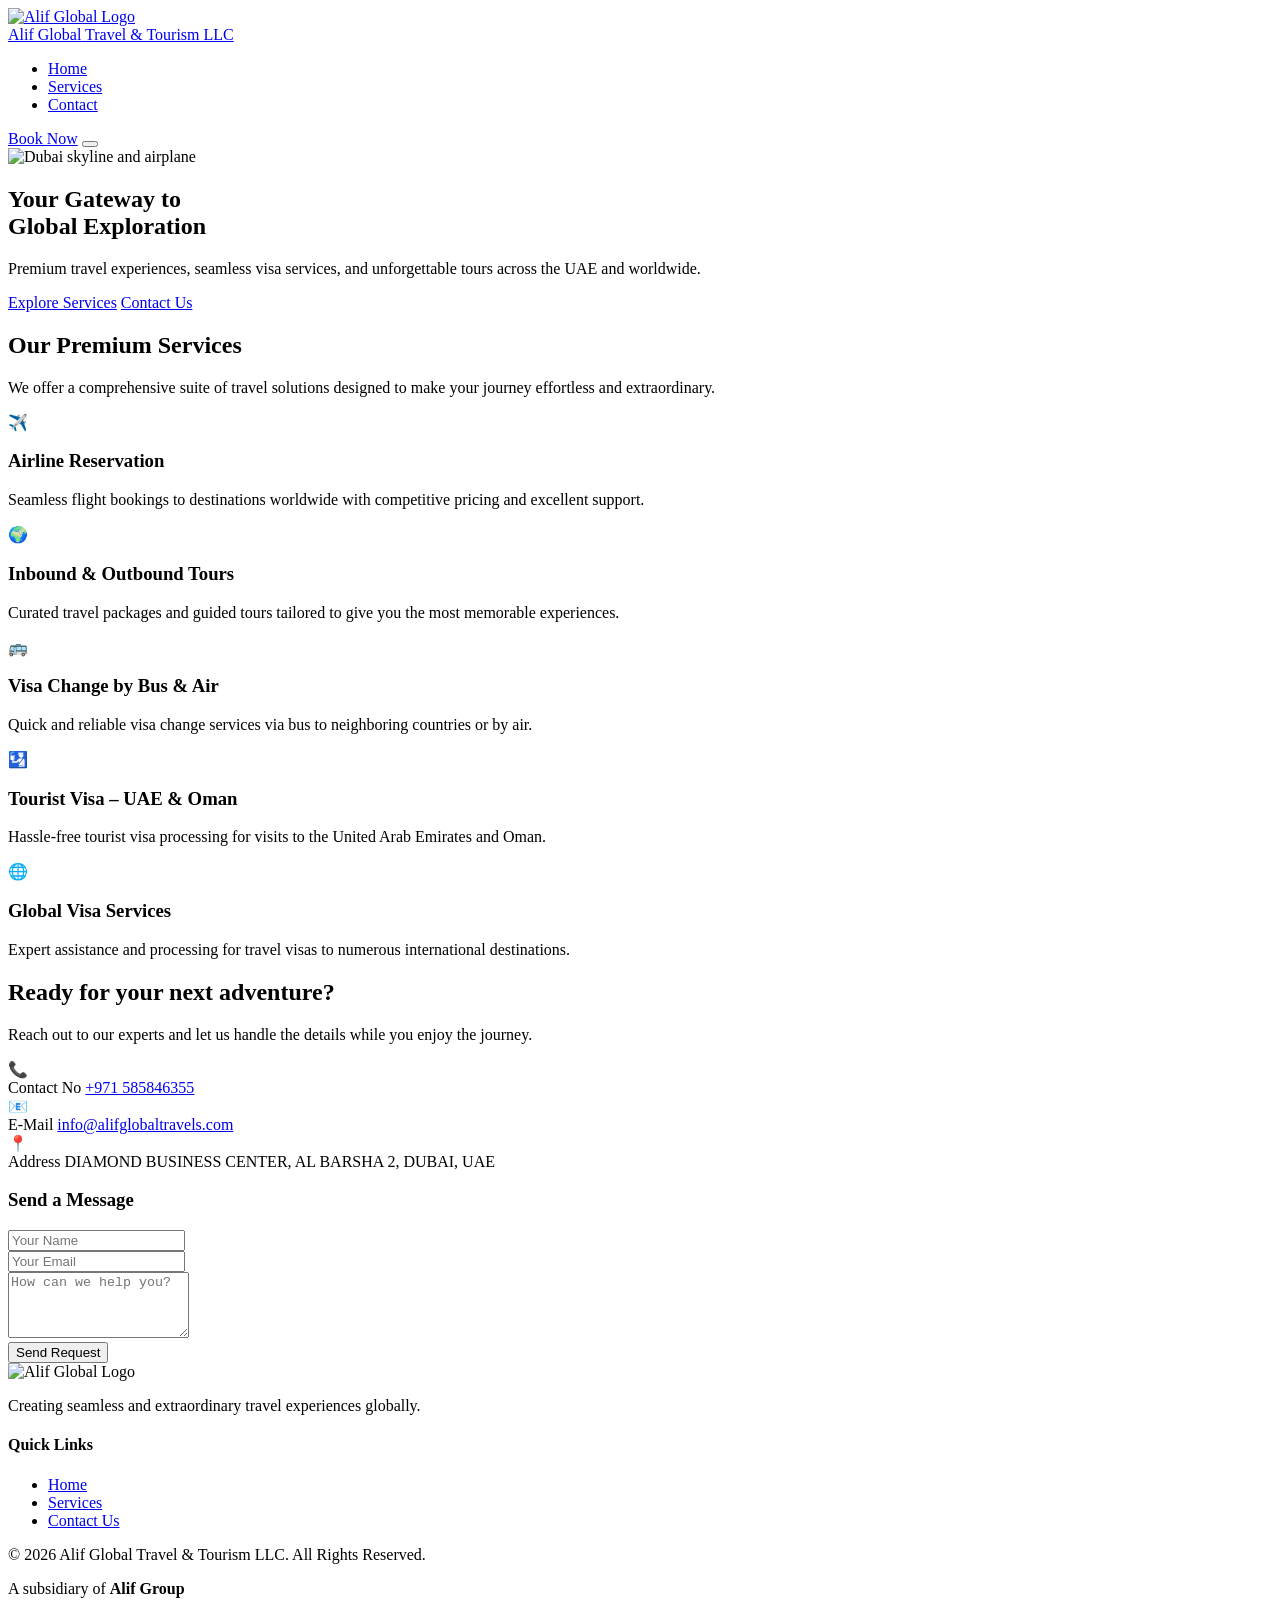
==== index.html @ 5198c52e "feat: integrate Google Apps Script for contact form submission" ====
<!DOCTYPE html>
<html lang="en">
<head>
    <meta charset="UTF-8">
    <meta name="viewport" content="width=device-width, initial-scale=1.0">
    <meta name="description" content="Alif Global Travel & Tourism LLC. Explore our services including Airline Reservation, Inbound & Outbound Tours, and Visa Services in UAE & Oman.">
    <title>Alif Global Travel & Tourism LLC</title>
    <!-- Favicon -->
    <link rel="icon" type="image/png" href="assets/logo.png">
    
    <!-- Google Fonts -->
    <link rel="preconnect" href="https://fonts.googleapis.com">
    <link rel="preconnect" href="https://fonts.gstatic.com" crossorigin>
    <link href="https://fonts.googleapis.com/css2?family=Outfit:wght@300;400;600;700;800&family=Playfair+Display:ital,wght@0,600;1,600&display=swap" rel="stylesheet">
    <link rel="stylesheet" href="style.css">
</head>
<body>

    <!-- Header Section -->
    <header class="header" id="header">
        <div class="container nav-container">
            <a href="#" class="logo">
                <img src="assets/logo.png" alt="Alif Global Logo" class="logo-img">
                <div class="logo-text">
                    <span class="company-name">Alif Global</span>
                    <span class="company-sub">Travel & Tourism LLC</span>
                </div>
            </a>
            <nav class="nav">
                <ul class="nav-list">
                    <li><a href="#hero" class="nav-link">Home</a></li>
                    <li><a href="#services" class="nav-link">Services</a></li>
                    <li><a href="#contact" class="nav-link">Contact</a></li>
                </ul>
            </nav>
            <a href="#contact" class="btn btn-primary nav-cta">Book Now</a>
            <button class="mobile-toggle" id="mobile-toggle" aria-label="Toggle navigation">
                <span></span>
                <span></span>
                <span></span>
            </button>
        </div>
    </header>

    <!-- Hero Section -->
    <section class="hero" id="hero">
        <div class="hero-bg">
            <img src="assets/hero.png" alt="Dubai skyline and airplane">
            <div class="hero-overlay"></div>
        </div>
        <div class="container hero-content">
            <div class="hero-text-box">
                <h1 class="hero-title">Your Gateway to <br><span class="highlight">Global Exploration</span></h1>
                <p class="hero-subtitle">Premium travel experiences, seamless visa services, and unforgettable tours across the UAE and worldwide.</p>
                <div class="hero-buttons">
                    <a href="#services" class="btn btn-primary btn-large">Explore Services</a>
                    <a href="#contact" class="btn btn-outline btn-large">Contact Us</a>
                </div>
            </div>
        </div>
    </section>

    <!-- Services Section -->
    <section class="services section" id="services">
        <div class="container">
            <div class="section-header">
                <h2 class="section-title">Our Premium Services</h2>
                <div class="divider"></div>
                <p class="section-desc">We offer a comprehensive suite of travel solutions designed to make your journey effortless and extraordinary.</p>
            </div>
            
            <div class="services-grid">
                <!-- Service 1 -->
                <div class="service-card">
                    <div class="service-icon">✈️</div>
                    <h3 class="service-title">Airline Reservation</h3>
                    <p class="service-text">Seamless flight bookings to destinations worldwide with competitive pricing and excellent support.</p>
                </div>
                <!-- Service 2 -->
                <div class="service-card">
                    <div class="service-icon">🌍</div>
                    <h3 class="service-title">Inbound & Outbound Tours</h3>
                    <p class="service-text">Curated travel packages and guided tours tailored to give you the most memorable experiences.</p>
                </div>
                <!-- Service 3 -->
                <div class="service-card">
                    <div class="service-icon">🚌</div>
                    <h3 class="service-title">Visa Change by Bus & Air</h3>
                    <p class="service-text">Quick and reliable visa change services via bus to neighboring countries or by air.</p>
                </div>
                <!-- Service 4 -->
                <div class="service-card">
                    <div class="service-icon">🛂</div>
                    <h3 class="service-title">Tourist Visa – UAE & Oman</h3>
                    <p class="service-text">Hassle-free tourist visa processing for visits to the United Arab Emirates and Oman.</p>
                </div>
                <!-- Service 5 -->
                <div class="service-card">
                    <div class="service-icon">🌐</div>
                    <h3 class="service-title">Global Visa Services</h3>
                    <p class="service-text">Expert assistance and processing for travel visas to numerous international destinations.</p>
                </div>
            </div>
        </div>
    </section>

    <!-- Contact Section -->
    <section class="contact section" id="contact">
        <div class="container">
            <div class="contact-card glass-panel">
                <div class="contact-info">
                    <h2 class="contact-title">Ready for your next adventure?</h2>
                    <p class="contact-desc">Reach out to our experts and let us handle the details while you enjoy the journey.</p>
                    
                    <div class="contact-details">
                        <div class="contact-item">
                            <span class="icon">📞</span>
                            <div>
                                <span class="label">Contact No</span>
                                <a href="tel:+971585846355" class="value">+971 585846355</a>
                            </div>
                        </div>
                        <div class="contact-item">
                            <span class="icon">📧</span>
                            <div>
                                <span class="label">E-Mail</span>
                                <a href="mailto:info@alifglobaltravels.com" class="value">info@alifglobaltravels.com</a>
                            </div>
                        </div>
                        <div class="contact-item">
                            <span class="icon">📍</span>
                            <div>
                                <span class="label">Address</span>
                                <span class="value">DIAMOND BUSINESS CENTER, AL BARSHA 2, DUBAI, UAE</span>
                            </div>
                        </div>
                    </div>
                </div>
                
                <form class="contact-form" id="contactForm">
                    <h3 class="form-title">Send a Message</h3>
                    <div id="form-message" style="display: none; padding: 10px; margin-bottom: 15px; border-radius: 5px; text-align: center;"></div>
                    <div class="form-group">
                        <input type="text" name="Name" id="name" class="form-control" placeholder="Your Name" required>
                    </div>
                    <div class="form-group">
                        <input type="email" name="Email" id="email" class="form-control" placeholder="Your Email" required>
                    </div>
                    <div class="form-group">
                        <textarea name="Message" id="message" class="form-control" rows="4" placeholder="How can we help you?" required></textarea>
                    </div>
                    <button type="submit" class="btn btn-primary btn-full">Send Request</button>
                </form>
            </div>
        </div>
    </section>

    <!-- Footer -->
    <footer class="footer">
        <div class="container">
            <div class="footer-content">
                <div class="footer-brand">
                    <img src="assets/logo.png" alt="Alif Global Logo" class="footer-logo">
                    <p class="footer-text">Creating seamless and extraordinary travel experiences globally.</p>
                </div>
                <div class="footer-links">
                    <h4 class="footer-title">Quick Links</h4>
                    <ul>
                        <li><a href="#hero">Home</a></li>
                        <li><a href="#services">Services</a></li>
                        <li><a href="#contact">Contact Us</a></li>
                    </ul>
                </div>
            </div>
            <div class="footer-bottom">
                <p>&copy; 2026 Alif Global Travel & Tourism LLC. All Rights Reserved.</p>
                <div class="alif-group">A subsidiary of <strong>Alif Group</strong></div>
            </div>
        </div>
    </footer>

    <script src="script.js"></script>
</body>
</html>
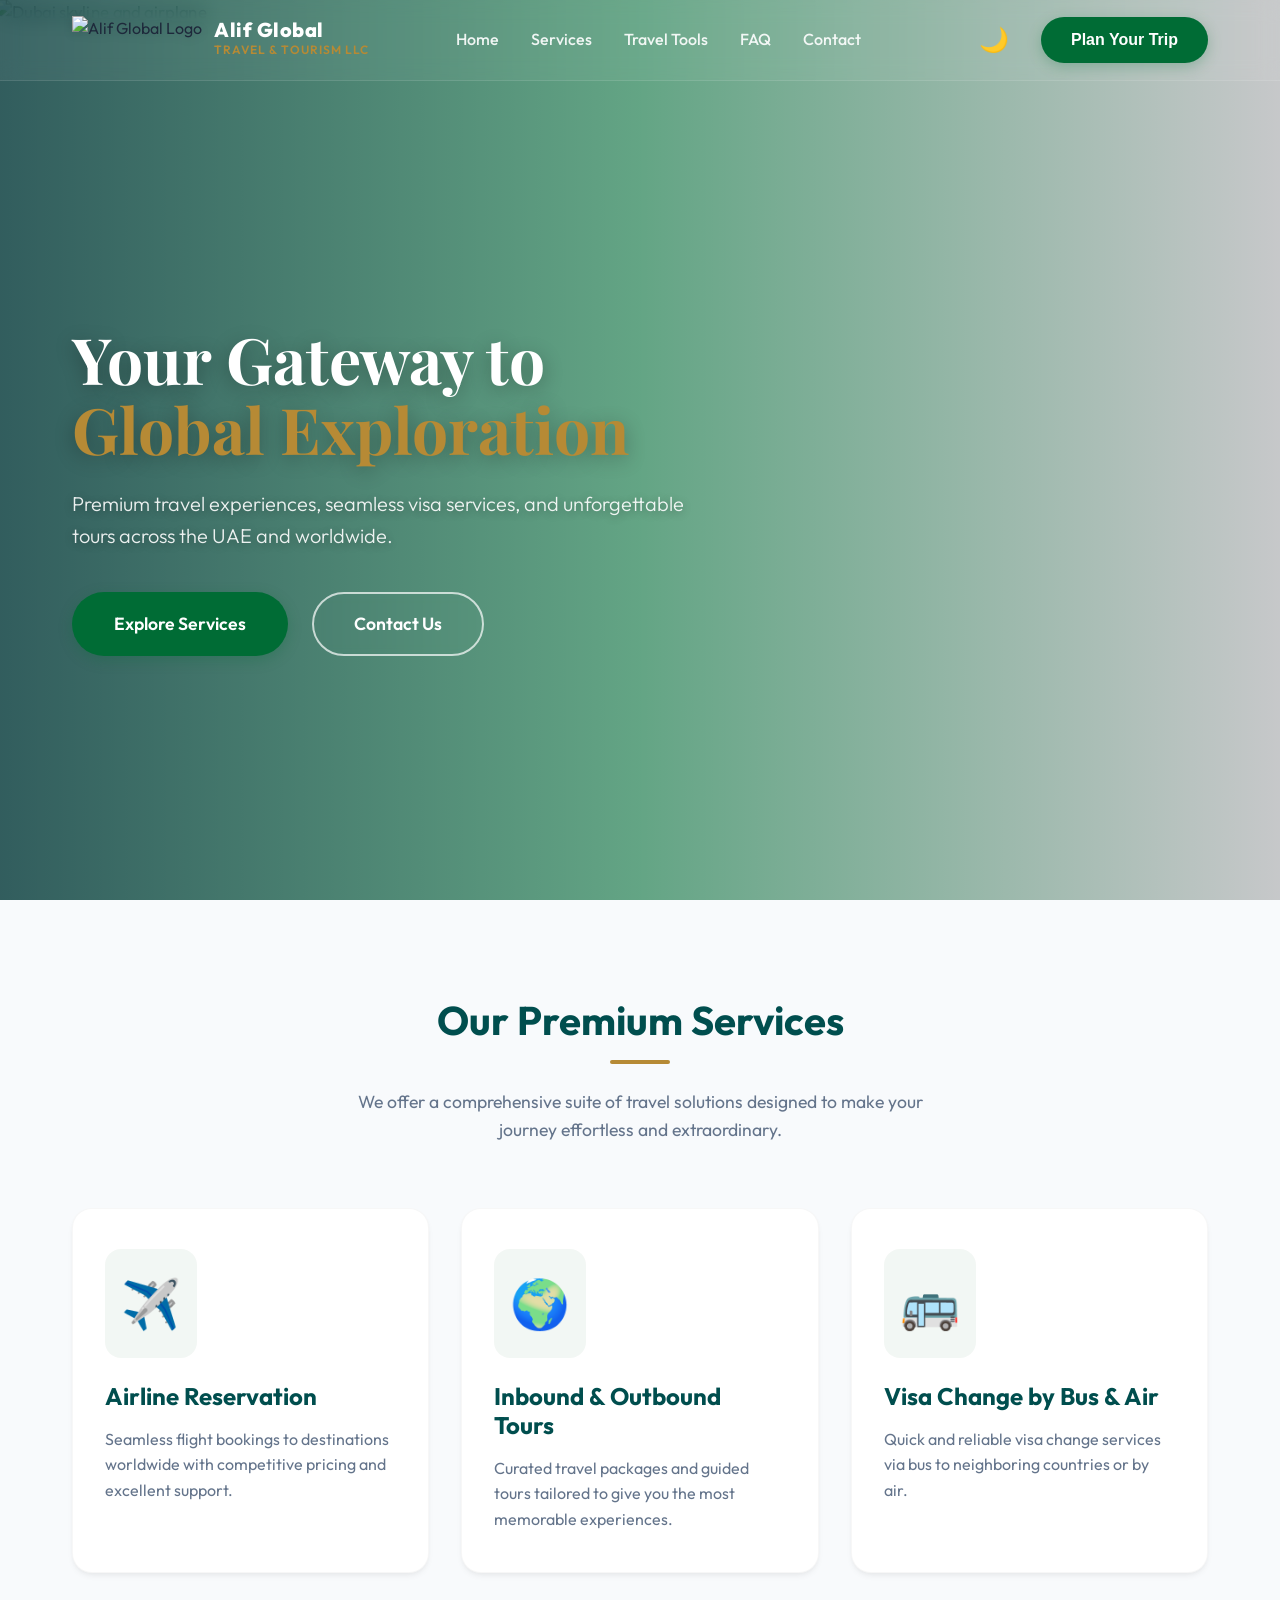
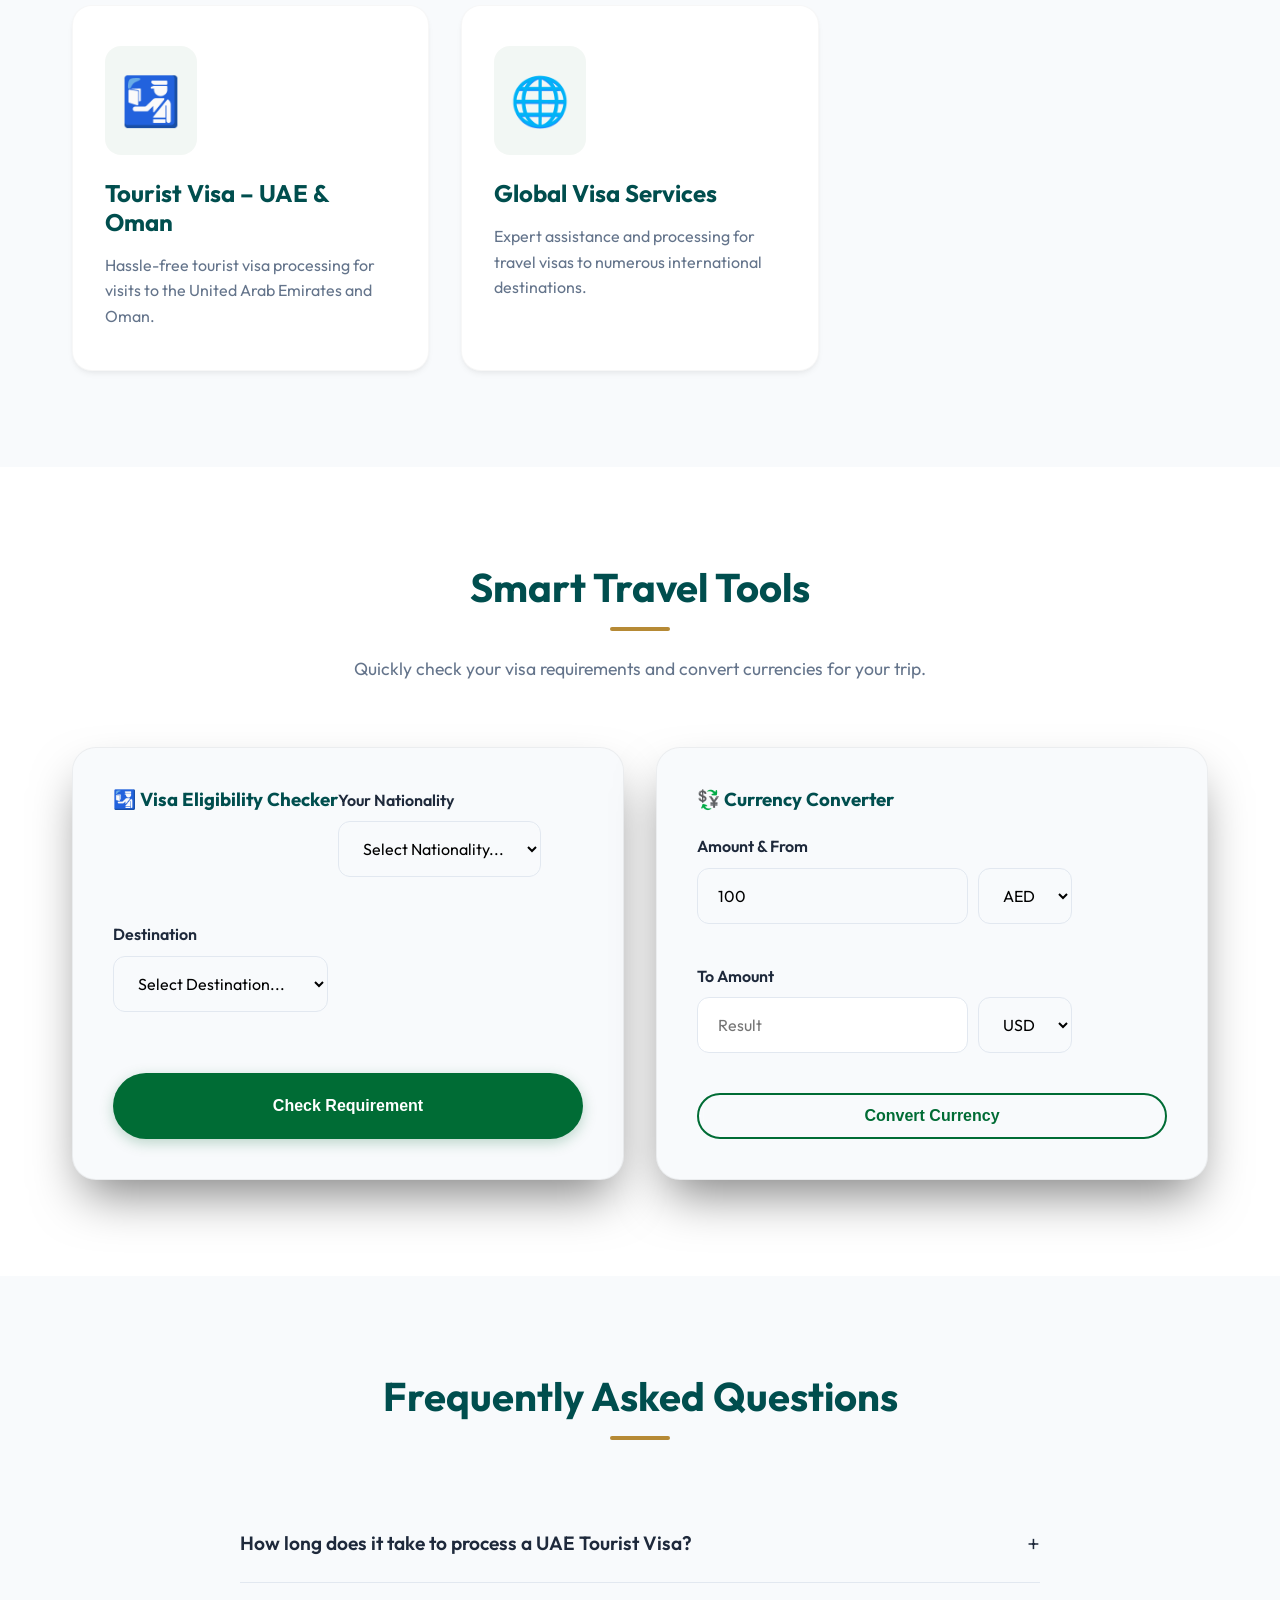
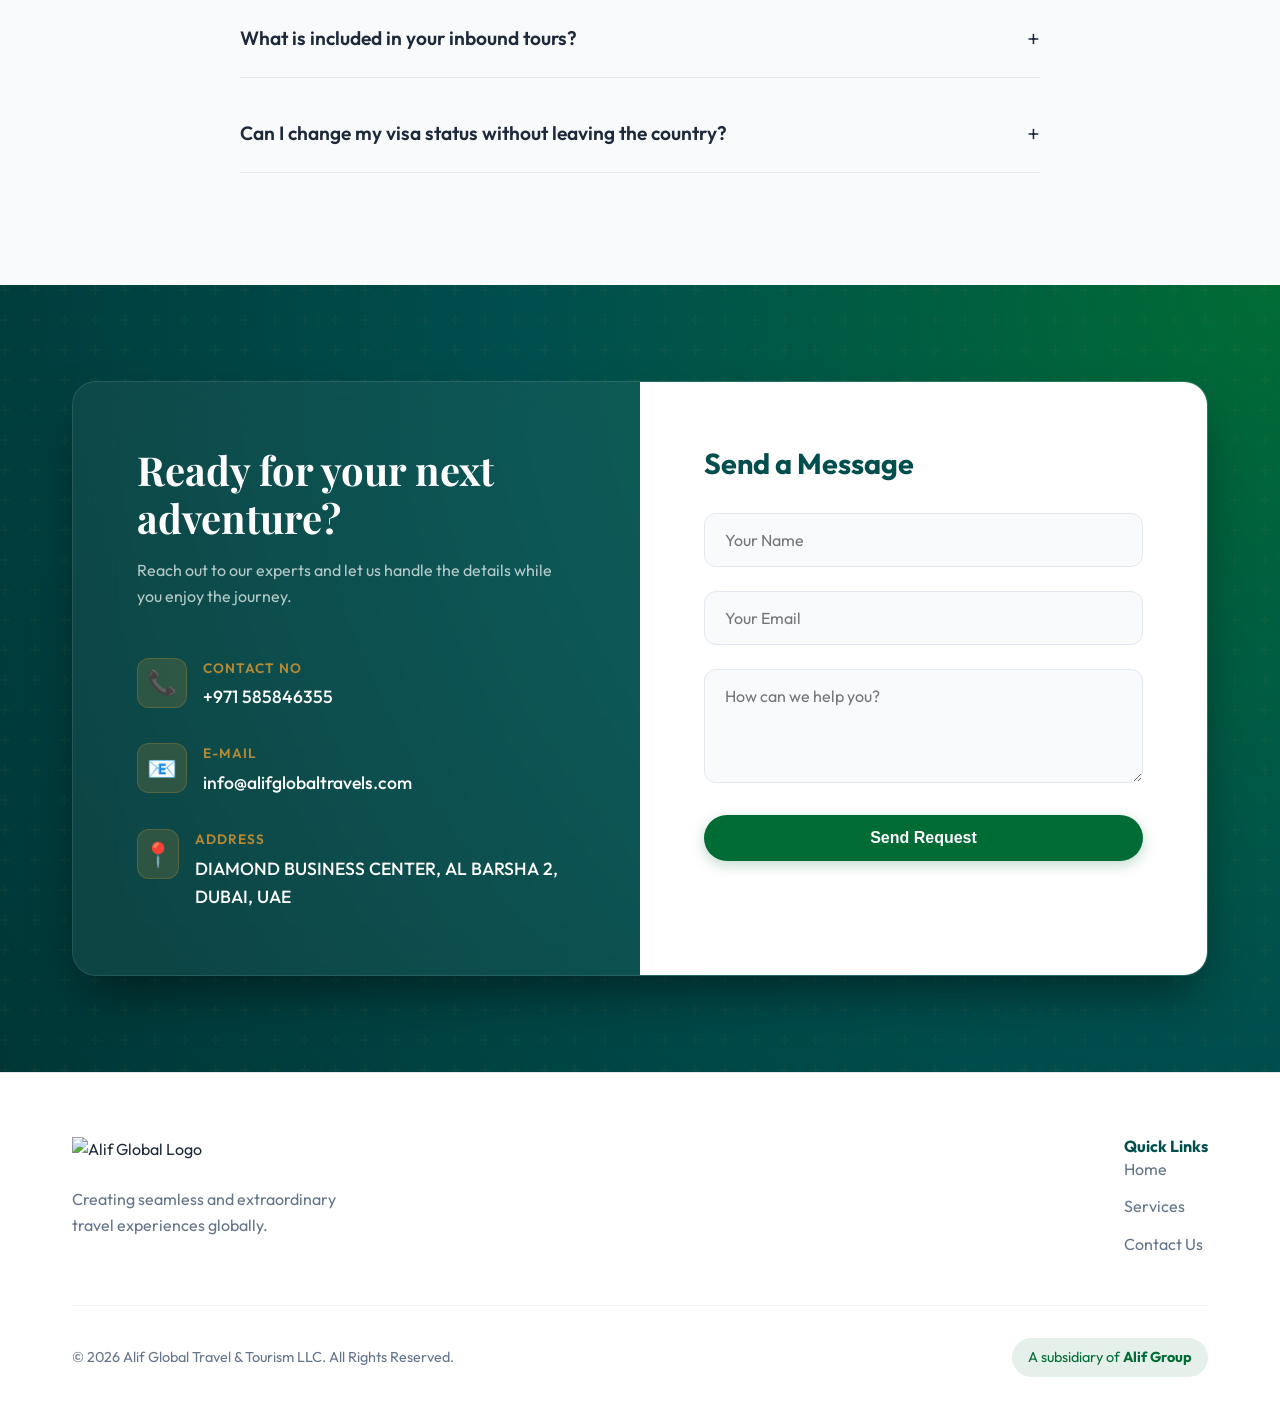
==== commit 86d81d23: "Update site with new interactive features and styling" ====
--- a/index.html
+++ b/index.html
@@ -30,10 +30,16 @@
                 <ul class="nav-list">
                     <li><a href="#hero" class="nav-link">Home</a></li>
                     <li><a href="#services" class="nav-link">Services</a></li>
+                    <li><a href="#tools" class="nav-link">Travel Tools</a></li>
+                    <li><a href="#faq" class="nav-link">FAQ</a></li>
                     <li><a href="#contact" class="nav-link">Contact</a></li>
                 </ul>
             </nav>
-            <a href="#contact" class="btn btn-primary nav-cta">Book Now</a>
+            <div class="nav-actions">
+                <div id="google_translate_element" class="translate-widget"></div>
+                <button id="theme-toggle" class="theme-toggle" aria-label="Toggle Dark Mode">🌙</button>
+                <button id="open-modal-btn" class="btn btn-primary nav-cta">Plan Your Trip</button>
+            </div>
             <button class="mobile-toggle" id="mobile-toggle" aria-label="Toggle navigation">
                 <span></span>
                 <span></span>
@@ -99,6 +105,105 @@
                     <div class="service-icon">🌐</div>
                     <h3 class="service-title">Global Visa Services</h3>
                     <p class="service-text">Expert assistance and processing for travel visas to numerous international destinations.</p>
+                </div>
+            </div>
+        </div>
+    </section>
+
+    <!-- Travel Tools Section (Visa & Currency) -->
+    <section class="tools section" id="tools" style="background-color: var(--color-surface);">
+        <div class="container">
+            <div class="section-header">
+                <h2 class="section-title">Smart Travel Tools</h2>
+                <div class="divider"></div>
+                <p class="section-desc">Quickly check your visa requirements and convert currencies for your trip.</p>
+            </div>
+            
+            <div class="tools-grid">
+                <!-- Visa Form -->
+                <div class="tool-card glass-panel" style="padding: 2.5rem; background: var(--color-bg);">
+                    <h3 class="tool-title" style="margin-bottom: 1.5rem;">🛂 Visa Eligibility Checker</h3>
+                    <div class="form-group">
+                        <label for="nationality" style="display:block; margin-bottom: 0.5rem; color: var(--color-text-main); font-weight: 600;">Your Nationality</label>
+                        <select id="nationality" class="form-control">
+                            <option value="">Select Nationality...</option>
+                            <option value="US">United States</option>
+                            <option value="UK">United Kingdom</option>
+                            <option value="IN">India</option>
+                            <option value="PK">Pakistan</option>
+                            <option value="PH">Philippines</option>
+                            <option value="RU">Russia</option>
+                            <option value="CN">China</option>
+                            <option value="EU">European Union</option>
+                            <option value="OTHER">Other</option>
+                        </select>
+                    </div>
+                    <div class="form-group">
+                        <label for="destination" style="display:block; margin-bottom: 0.5rem; color: var(--color-text-main); font-weight: 600;">Destination</label>
+                        <select id="destination" class="form-control">
+                            <option value="">Select Destination...</option>
+                            <option value="UAE">United Arab Emirates</option>
+                            <option value="OMAN">Oman</option>
+                        </select>
+                    </div>
+                    <button id="check-visa-btn" class="btn btn-primary btn-full" style="margin-top: 1rem;">Check Requirement</button>
+                    <div id="visa-result" class="tool-result" style="display: none; margin-top: 1.5rem; padding: 1rem; border-radius: 8px; text-align: center; font-weight: bold;"></div>
+                </div>
+
+                <!-- Currency Form -->
+                <div class="tool-card glass-panel" style="padding: 2.5rem; background: var(--color-bg);">
+                    <h3 class="tool-title" style="margin-bottom: 1.5rem;">💱 Currency Converter</h3>
+                    <div class="form-group">
+                        <label style="display:block; margin-bottom: 0.5rem; color: var(--color-text-main); font-weight: 600;">Amount & From</label>
+                        <div style="display: flex; gap: 10px;">
+                            <input type="number" id="currency-amount" class="form-control" placeholder="100" value="100" style="flex: 1;">
+                            <select id="currency-from" class="form-control" style="width: auto;">
+                                <option value="USD">USD</option>
+                                <option value="EUR">EUR</option>
+                                <option value="GBP">GBP</option>
+                                <option value="INR">INR</option>
+                                <option value="AED" selected>AED</option>
+                            </select>
+                        </div>
+                    </div>
+                    <div class="form-group" style="margin-top: 1rem;">
+                        <label style="display:block; margin-bottom: 0.5rem; color: var(--color-text-main); font-weight: 600;">To Amount</label>
+                        <div style="display: flex; gap: 10px;">
+                            <input type="text" id="currency-result" class="form-control" placeholder="Result" readonly style="flex: 1; background-color: var(--color-surface); cursor: not-allowed;">
+                            <select id="currency-to" class="form-control" style="width: auto;">
+                                <option value="USD" selected>USD</option>
+                                <option value="EUR">EUR</option>
+                                <option value="GBP">GBP</option>
+                                <option value="INR">INR</option>
+                                <option value="AED">AED</option>
+                            </select>
+                        </div>
+                    </div>
+                    <button id="convert-btn" class="btn btn-outline btn-full" style="margin-top: 1rem; color: var(--color-primary); border-color: var(--color-primary);">Convert Currency</button>
+                </div>
+            </div>
+        </div>
+    </section>
+
+    <!-- FAQ Section -->
+    <section class="faq section" id="faq">
+        <div class="container">
+            <div class="section-header">
+                <h2 class="section-title">Frequently Asked Questions</h2>
+                <div class="divider"></div>
+            </div>
+            <div class="faq-container" style="max-width: 800px; margin: 0 auto;">
+                <div class="faq-item">
+                    <button class="faq-question">How long does it take to process a UAE Tourist Visa? <span class="icon" style="float: right;">+</span></button>
+                    <div class="faq-answer"><p>Standard processing typically takes 2 to 3 working days. We also offer express processing services if you need your visa urgently.</p></div>
+                </div>
+                <div class="faq-item">
+                    <button class="faq-question">What is included in your inbound tours? <span class="icon" style="float: right;">+</span></button>
+                    <div class="faq-answer"><p>Our inbound tours generally include airport transfers, accommodation, guided sightseeing, and selected attraction tickets. Custom packages are also available.</p></div>
+                </div>
+                <div class="faq-item">
+                    <button class="faq-question">Can I change my visa status without leaving the country? <span class="icon" style="float: right;">+</span></button>
+                    <div class="faq-answer"><p>Yes! We offer inside-country visa change services via bus to neighboring countries (like Oman) or affordable airport-to-airport visa change flights.</p></div>
                 </div>
             </div>
         </div>
@@ -179,6 +284,74 @@
         </div>
     </footer>
 
+    <!-- Plan Your Trip Modal (Wizard) -->
+    <div id="trip-modal" class="modal-overlay">
+        <div class="modal-content glass-panel" style="background: var(--color-surface);">
+            <span class="close-modal">&times;</span>
+            <div class="modal-header">
+                <h3 style="font-family: var(--font-heading); font-size: 2rem; color: var(--color-secondary);">Plan Your Trip</h3>
+                <div class="step-indicator">
+                    <div class="step active">1</div><div class="step-line"></div>
+                    <div class="step">2</div><div class="step-line"></div>
+                    <div class="step">3</div>
+                </div>
+            </div>
+            <div class="modal-body">
+                <form id="tripForm">
+                    <div id="trip-form-message" style="display: none; padding: 10px; margin-bottom: 15px; border-radius: 5px; text-align: center;"></div>
+                    <!-- Step 1 -->
+                    <div class="wizard-step active" id="step-1">
+                        <h4 style="margin-bottom: 1rem; color: var(--color-text-main);">Where do you want to go?</h4>
+                        <select name="Destination" id="wizard-dest" class="form-control" style="margin-bottom: 1.5rem;" required>
+                            <option value="UAE">United Arab Emirates</option>
+                            <option value="OMAN">Oman</option>
+                            <option value="EUROPE">Europe</option>
+                            <option value="ASIA">Asia</option>
+                            <option value="OTHER">Other</option>
+                        </select>
+                        <button type="button" class="btn btn-primary btn-full next-step">Next Step: Travelers</button>
+                    </div>
+                    <!-- Step 2 -->
+                    <div class="wizard-step" id="step-2" style="display: none;">
+                        <h4 style="margin-bottom: 1rem; color: var(--color-text-main);">Who is traveling?</h4>
+                        <div style="display: flex; gap: 1rem; margin-bottom: 1.5rem;">
+                            <div style="flex: 1;">
+                                <label style="display:block; font-size: 0.9rem; margin-bottom:0.3rem; color: var(--color-text-main);">Adults</label>
+                                <input type="number" name="Adults" class="form-control" value="1" min="1" required>
+                            </div>
+                            <div style="flex: 1;">
+                                <label style="display:block; font-size: 0.9rem; margin-bottom:0.3rem; color: var(--color-text-main);">Children</label>
+                                <input type="number" name="Children" class="form-control" value="0" min="0" required>
+                            </div>
+                        </div>
+                        <div style="display: flex; gap: 1rem;">
+                            <button type="button" class="btn btn-outline prev-step" style="flex: 1; color: var(--color-text-main); border-color: var(--color-text-muted);">Back</button>
+                            <button type="button" class="btn btn-primary next-step" style="flex: 2;">Next Step: Contact</button>
+                        </div>
+                    </div>
+                    <!-- Step 3 -->
+                    <div class="wizard-step" id="step-3" style="display: none;">
+                        <h4 style="margin-bottom: 1rem; color: var(--color-text-main);">Your Details</h4>
+                        <input type="text" name="Name" class="form-control" placeholder="Full Name" style="margin-bottom: 1rem; width: 100%;" required>
+                        <input type="email" name="Email" class="form-control" placeholder="Email Address" style="margin-bottom: 1.5rem; width: 100%;" required>
+                        <div style="display: flex; gap: 1rem;">
+                            <button type="button" class="btn btn-outline prev-step" style="flex: 1; color: var(--color-text-main); border-color: var(--color-text-muted);">Back</button>
+                            <button type="submit" class="btn btn-primary" style="flex: 2;">Submit Request</button>
+                        </div>
+                    </div>
+                </form>
+            </div>
+        </div>
+    </div>
+
+    <!-- Google Translate Script -->
+    <script type="text/javascript">
+        function googleTranslateElementInit() {
+            new google.translate.TranslateElement({pageLanguage: 'en', layout: google.translate.TranslateElement.InlineLayout.SIMPLE, autoDisplay: false}, 'google_translate_element');
+        }
+    </script>
+    <script type="text/javascript" src="//translate.google.com/translate_a/element.js?cb=googleTranslateElementInit"></script>
+
     <script src="script.js"></script>
 </body>
 </html>
--- a/style.css
+++ b/style.css
@@ -0,0 +1,886 @@
+:root {
+    /* Brand Colors based on Alif Safety UAE */
+    --color-primary: #006C35; /* Deep Green */
+    --color-primary-light: #008f46;
+    --color-secondary: #004E4E; /* Dark Teal */
+    --color-secondary-dark: #003636;
+    --color-accent: #B68A35; /* Gold / Bronze */
+    --color-accent-light: #d8a84b;
+    
+    /* Neutral Colors */
+    --color-bg: #f8fafc;
+    --color-surface: #ffffff;
+    --color-text-main: #1e293b;
+    --color-text-muted: #64748b;
+    --color-text-light: #f1f5f9;
+    
+    /* Typography */
+    --font-main: 'Outfit', sans-serif;
+    --font-heading: 'Playfair Display', serif;
+    
+    /* Effects */
+    --shadow-sm: 0 4px 6px -1px rgba(0, 0, 0, 0.05), 0 2px 4px -1px rgba(0, 0, 0, 0.03);
+    --shadow-md: 0 10px 15px -3px rgba(0, 0, 0, 0.05), 0 4px 6px -2px rgba(0, 0, 0, 0.025);
+    --shadow-lg: 0 20px 25px -5px rgba(0, 0, 0, 0.1), 0 10px 10px -5px rgba(0, 0, 0, 0.04);
+    --shadow-gold: 0 10px 25px -5px rgba(182, 138, 53, 0.3);
+    
+    /* Transitions */
+    --transition-fast: 0.2s cubic-bezier(0.4, 0, 0.2, 1);
+    --transition-normal: 0.3s cubic-bezier(0.4, 0, 0.2, 1);
+}
+
+/* Reset */
+* {
+    margin: 0;
+    padding: 0;
+    box-sizing: border-box;
+}
+
+html {
+    scroll-behavior: smooth;
+    font-size: 16px;
+}
+
+body {
+    font-family: var(--font-main);
+    color: var(--color-text-main);
+    background-color: var(--color-bg);
+    line-height: 1.6;
+    overflow-x: hidden;
+}
+
+ul {
+    list-style: none;
+}
+
+a {
+    text-decoration: none;
+    color: inherit;
+    transition: all var(--transition-fast);
+}
+
+/* Typography Base */
+h1, h2, h3, h4 {
+    font-family: var(--font-main);
+    font-weight: 700;
+    line-height: 1.2;
+    color: var(--color-secondary);
+}
+
+/* Layout */
+.container {
+    width: 100%;
+    max-width: 1200px;
+    margin: 0 auto;
+    padding: 0 2rem;
+}
+
+.section {
+    padding: 6rem 0;
+}
+
+/* Components: Buttons */
+.btn {
+    display: inline-flex;
+    align-items: center;
+    justify-content: center;
+    padding: 0.75rem 1.75rem;
+    border-radius: 50px;
+    font-weight: 600;
+    font-size: 1rem;
+    cursor: pointer;
+    transition: all var(--transition-normal);
+    border: 2px solid transparent;
+}
+
+.btn-large {
+    padding: 1rem 2.5rem;
+    font-size: 1.1rem;
+}
+
+.btn-full {
+    width: 100%;
+}
+
+.btn-primary {
+    background-color: var(--color-primary);
+    color: var(--color-surface);
+    box-shadow: 0 4px 14px 0 rgba(0, 108, 53, 0.25);
+}
+
+.btn-primary:hover {
+    background-color: var(--color-primary-light);
+    transform: translateY(-2px);
+    box-shadow: 0 6px 20px 0 rgba(0, 108, 53, 0.35);
+}
+
+.btn-outline {
+    background-color: transparent;
+    color: var(--color-surface);
+    border-color: rgba(255, 255, 255, 0.7);
+    backdrop-filter: blur(5px);
+}
+
+.btn-outline:hover {
+    background-color: var(--color-surface);
+    color: var(--color-primary);
+    border-color: var(--color-surface);
+}
+
+/* Header */
+.header {
+    position: fixed;
+    top: 0;
+    left: 0;
+    width: 100%;
+    z-index: 1000;
+    transition: all var(--transition-normal);
+    background-color: rgba(255, 255, 255, 0.05);
+    backdrop-filter: blur(10px);
+    border-bottom: 1px solid rgba(255, 255, 255, 0.1);
+}
+
+.header.scrolled {
+    background-color: rgba(255, 255, 255, 0.95);
+    backdrop-filter: blur(15px);
+    box-shadow: var(--shadow-sm);
+    padding: 0.5rem 0;
+}
+
+.nav-container {
+    display: flex;
+    justify-content: space-between;
+    align-items: center;
+    height: 80px;
+}
+
+.logo {
+    display: flex;
+    align-items: center;
+    gap: 0.75rem;
+}
+
+.logo-img {
+    height: 48px;
+    width: auto;
+    filter: drop-shadow(0 2px 4px rgba(0,0,0,0.1));
+}
+
+.logo-text {
+    display: flex;
+    flex-direction: column;
+}
+
+.company-name {
+    font-size: 1.25rem;
+    font-weight: 800;
+    color: var(--color-surface);
+    letter-spacing: 0.5px;
+    line-height: 1;
+}
+
+.header.scrolled .company-name {
+    color: var(--color-secondary);
+}
+
+.company-sub {
+    font-size: 0.75rem;
+    font-weight: 600;
+    color: var(--color-accent);
+    letter-spacing: 1px;
+    text-transform: uppercase;
+}
+
+.nav-list {
+    display: flex;
+    gap: 2rem;
+}
+
+.nav-link {
+    font-weight: 500;
+    color: rgba(255, 255, 255, 0.9);
+    position: relative;
+    padding: 0.5rem 0;
+}
+
+.header.scrolled .nav-link {
+    color: var(--color-text-main);
+}
+
+.nav-link::after {
+    content: '';
+    position: absolute;
+    bottom: 0;
+    left: 0;
+    width: 0;
+    height: 2px;
+    background-color: var(--color-accent);
+    transition: width var(--transition-normal);
+}
+
+.nav-link:hover::after {
+    width: 100%;
+}
+
+.nav-cta {
+    margin-left: 1rem;
+}
+
+.mobile-toggle {
+    display: none;
+    background: transparent;
+    border: none;
+    cursor: pointer;
+    flex-direction: column;
+    gap: 5px;
+}
+
+.mobile-toggle span {
+    display: block;
+    width: 25px;
+    height: 3px;
+    background-color: var(--color-surface);
+    transition: var(--transition-fast);
+}
+
+.header.scrolled .mobile-toggle span {
+    background-color: var(--color-secondary);
+}
+
+/* Hero Section */
+.hero {
+    position: relative;
+    height: 100vh;
+    min-height: 700px;
+    display: flex;
+    align-items: center;
+    padding-top: 80px;
+    overflow: hidden;
+}
+
+.hero-bg {
+    position: absolute;
+    top: 0;
+    left: 0;
+    width: 100%;
+    height: 100%;
+    z-index: -1;
+}
+
+.hero-bg img {
+    width: 100%;
+    height: 100%;
+    object-fit: cover;
+    object-position: center;
+    transform: scale(1.05); /* Slight zoom for image */
+    animation: slowZoom 20s infinite alternate linear;
+}
+
+@keyframes slowZoom {
+    0% { transform: scale(1); }
+    100% { transform: scale(1.1); }
+}
+
+.hero-overlay {
+    position: absolute;
+    top: 0;
+    left: 0;
+    width: 100%;
+    height: 100%;
+    background: linear-gradient(to right, rgba(0, 54, 54, 0.8) 0%, rgba(0, 108, 53, 0.6) 50%, rgba(0, 0, 0, 0.2) 100%);
+}
+
+.hero-content {
+    position: relative;
+    z-index: 10;
+}
+
+.hero-text-box {
+    max-width: 650px;
+    animation: fadeInUp 1s ease-out;
+}
+
+@keyframes fadeInUp {
+    from {
+        opacity: 0;
+        transform: translateY(30px);
+    }
+    to {
+        opacity: 1;
+        transform: translateY(0);
+    }
+}
+
+.hero-title {
+    font-family: var(--font-heading);
+    font-size: clamp(3rem, 5vw, 4.5rem);
+    color: var(--color-surface);
+    margin-bottom: 1.5rem;
+    line-height: 1.1;
+    text-shadow: 0 4px 20px rgba(0,0,0,0.3);
+}
+
+.hero-title .highlight {
+    color: var(--color-accent);
+}
+
+.hero-subtitle {
+    font-size: 1.25rem;
+    color: rgba(255, 255, 255, 0.9);
+    margin-bottom: 2.5rem;
+    font-weight: 300;
+    text-shadow: 0 2px 10px rgba(0,0,0,0.3);
+}
+
+.hero-buttons {
+    display: flex;
+    gap: 1.5rem;
+    flex-wrap: wrap;
+}
+
+/* Services */
+.services {
+    background-color: var(--color-bg);
+}
+
+.section-header {
+    text-align: center;
+    margin-bottom: 4rem;
+}
+
+.section-title {
+    font-size: 2.5rem;
+    margin-bottom: 1rem;
+}
+
+.divider {
+    height: 4px;
+    width: 60px;
+    background-color: var(--color-accent);
+    margin: 0 auto 1.5rem;
+    border-radius: 2px;
+}
+
+.section-desc {
+    color: var(--color-text-muted);
+    max-width: 600px;
+    margin: 0 auto;
+    font-size: 1.1rem;
+}
+
+.services-grid {
+    display: grid;
+    grid-template-columns: repeat(auto-fit, minmax(300px, 1fr));
+    gap: 2rem;
+}
+
+.service-card {
+    background: var(--color-surface);
+    border-radius: 20px;
+    padding: 2.5rem 2rem;
+    box-shadow: var(--shadow-sm);
+    transition: all var(--transition-normal);
+    position: relative;
+    overflow: hidden;
+    border: 1px solid rgba(0,0,0,0.03);
+}
+
+.service-card::before {
+    content: '';
+    position: absolute;
+    top: 0;
+    left: 0;
+    width: 100%;
+    height: 4px;
+    background: linear-gradient(90deg, var(--color-primary), var(--color-secondary));
+    transform: scaleX(0);
+    transform-origin: left;
+    transition: transform var(--transition-normal);
+}
+
+.service-card:hover {
+    transform: translateY(-10px);
+    box-shadow: var(--shadow-lg);
+}
+
+.service-card:hover::before {
+    transform: scaleX(1);
+}
+
+.service-icon {
+    font-size: 3rem;
+    margin-bottom: 1.5rem;
+    display: inline-block;
+    padding: 1rem;
+    background-color: rgba(0, 108, 53, 0.05);
+    border-radius: 16px;
+    color: var(--color-primary);
+}
+
+.service-title {
+    font-size: 1.5rem;
+    margin-bottom: 1rem;
+    color: var(--color-secondary);
+}
+
+.service-text {
+    color: var(--color-text-muted);
+}
+
+/* Contact Section */
+.contact {
+    background-color: var(--color-secondary);
+    background-image: radial-gradient(circle at top right, var(--color-primary) 0%, var(--color-secondary) 50%, var(--color-secondary-dark) 100%);
+    position: relative;
+    z-index: 1;
+}
+
+.contact::before {
+    content: '';
+    position: absolute;
+    top: 0;
+    left: 0;
+    width: 100%;
+    height: 100%;
+    background-image: url('data:image/svg+xml,%3Csvg width="60" height="60" viewBox="0 0 60 60" xmlns="http://www.w3.org/2000/svg"%3E%3Cg fill="none" fill-rule="evenodd"%3E%3Cg fill="%23b68a35" fill-opacity="0.05"%3E%3Cpath d="M36 34v-4h-2v4h-4v2h4v4h2v-4h4v-2h-4zm0-30V0h-2v4h-4v2h4v4h2V6h4V4h-4zM6 34v-4H4v4H0v2h4v4h2v-4h4v-2H6zM6 4V0H4v4H0v2h4v4h2V6h4V4H6z"/%3E%3C/g%3E%3C/g%3E%3C/svg%3E');
+    z-index: -1;
+}
+
+.glass-panel {
+    background: rgba(255, 255, 255, 0.05);
+    backdrop-filter: blur(20px);
+    -webkit-backdrop-filter: blur(20px);
+    border: 1px solid rgba(255, 255, 255, 0.1);
+    border-radius: 24px;
+    overflow: hidden;
+    display: flex;
+    flex-wrap: wrap;
+    box-shadow: 0 25px 50px -12px rgba(0, 0, 0, 0.5);
+}
+
+.contact-info {
+    flex: 1;
+    min-width: 300px;
+    padding: 4rem;
+    color: var(--color-text-light);
+}
+
+.contact-title {
+    color: var(--color-surface);
+    font-family: var(--font-heading);
+    font-size: 2.5rem;
+    margin-bottom: 1rem;
+}
+
+.contact-desc {
+    color: rgba(255, 255, 255, 0.7);
+    margin-bottom: 3rem;
+}
+
+.contact-details {
+    display: flex;
+    flex-direction: column;
+    gap: 2rem;
+}
+
+.contact-item {
+    display: flex;
+    align-items: flex-start;
+    gap: 1rem;
+}
+
+.contact-item .icon {
+    font-size: 1.5rem;
+    background: rgba(182, 138, 53, 0.2);
+    width: 50px;
+    height: 50px;
+    display: flex;
+    align-items: center;
+    justify-content: center;
+    border-radius: 12px;
+    border: 1px solid rgba(182, 138, 53, 0.3);
+}
+
+.contact-item .label {
+    display: block;
+    font-size: 0.85rem;
+    color: var(--color-accent);
+    text-transform: uppercase;
+    letter-spacing: 1px;
+    margin-bottom: 0.25rem;
+    font-weight: 600;
+}
+
+.contact-item .value {
+    color: var(--color-surface);
+    font-size: 1.1rem;
+    font-weight: 500;
+}
+
+.contact-item a.value:hover {
+    color: var(--color-accent-light);
+}
+
+.contact-form {
+    flex: 1;
+    min-width: 300px;
+    background: var(--color-surface);
+    padding: 4rem;
+}
+
+.form-title {
+    margin-bottom: 2rem;
+    font-size: 1.8rem;
+}
+
+.form-group {
+    margin-bottom: 1.5rem;
+}
+
+.form-control {
+    width: 100%;
+    padding: 1rem 1.25rem;
+    border: 1px solid #e2e8f0;
+    border-radius: 12px;
+    font-family: var(--font-main);
+    font-size: 1rem;
+    background-color: #f8fafc;
+    transition: all var(--transition-fast);
+}
+
+.form-control:focus {
+    outline: none;
+    border-color: var(--color-primary);
+    box-shadow: 0 0 0 4px rgba(0, 108, 53, 0.1);
+    background-color: var(--color-surface);
+}
+
+/* Footer */
+.footer {
+    background-color: var(--color-surface);
+    padding: 4rem 0 2rem;
+    border-top: 1px solid #e2e8f0;
+}
+
+.footer-content {
+    display: flex;
+    justify-content: space-between;
+    flex-wrap: wrap;
+    gap: 3rem;
+    margin-bottom: 3rem;
+}
+
+.footer-brand {
+    max-width: 300px;
+}
+
+.footer-logo {
+    height: 50px;
+    margin-bottom: 1.5rem;
+}
+
+.footer-text {
+    color: var(--color-text-muted);
+}
+
+.footer-links ul {
+    display: flex;
+    flex-direction: column;
+    gap: 0.75rem;
+}
+
+.footer-links a {
+    color: var(--color-text-muted);
+}
+
+.footer-links a:hover {
+    color: var(--color-primary);
+}
+
+.footer-bottom {
+    display: flex;
+    justify-content: space-between;
+    align-items: center;
+    flex-wrap: wrap;
+    gap: 1rem;
+    padding-top: 2rem;
+    border-top: 1px solid #f1f5f9;
+    color: var(--color-text-muted);
+    font-size: 0.9rem;
+}
+
+.alif-group {
+    background: rgba(0, 108, 53, 0.1);
+    padding: 0.5rem 1rem;
+    border-radius: 20px;
+    color: var(--color-primary);
+}
+
+/* Dark Mode Theme */
+[data-theme="dark"] {
+    --color-bg: #0f172a;
+    --color-surface: #1e293b;
+    --color-text-main: #f8fafc;
+    --color-text-muted: #94a3b8;
+    --shadow-sm: 0 4px 6px -1px rgba(0,0,0,0.3);
+    --shadow-md: 0 10px 15px -3px rgba(0,0,0,0.3);
+    --shadow-lg: 0 20px 25px -5px rgba(0,0,0,0.3);
+}
+
+[data-theme="dark"] .form-control {
+    background-color: #0f172a;
+    border-color: #334155;
+    color: var(--color-text-main);
+}
+[data-theme="dark"] .form-control:focus {
+    background-color: #1e293b;
+}
+
+/* Nav Actions (Translate & Toggle) */
+.nav-actions {
+    display: flex;
+    align-items: center;
+    gap: 1rem;
+    margin-left: 1rem;
+}
+
+.theme-toggle {
+    background: none;
+    border: none;
+    font-size: 1.5rem;
+    cursor: pointer;
+    color: var(--color-text-main);
+    transition: transform var(--transition-fast);
+}
+
+.theme-toggle:hover {
+    transform: scale(1.1);
+}
+
+.goog-te-gadget-simple {
+    background-color: var(--color-surface) !important;
+    border: 1px solid rgba(0,0,0,0.1) !important;
+    padding: 4px 8px !important;
+    border-radius: 8px !important;
+    font-family: var(--font-main) !important;
+}
+
+/* Tools Section */
+.tools-grid {
+    display: grid;
+    grid-template-columns: repeat(auto-fit, minmax(300px, 1fr));
+    gap: 2rem;
+}
+
+.tool-card {
+    border: 1px solid rgba(0,0,0,0.05);
+}
+
+[data-theme="dark"] .tool-card {
+    border: 1px solid rgba(255,255,255,0.05);
+}
+
+.tool-result {
+    transition: all var(--transition-fast);
+}
+
+/* FAQ Section */
+.faq-item {
+    border-bottom: 1px solid #e2e8f0;
+    margin-bottom: 1rem;
+}
+
+[data-theme="dark"] .faq-item {
+    border-color: #334155;
+}
+
+.faq-question {
+    width: 100%;
+    text-align: left;
+    background: none;
+    border: none;
+    padding: 1.5rem 0;
+    font-size: 1.2rem;
+    font-weight: 600;
+    color: var(--color-text-main);
+    cursor: pointer;
+    font-family: var(--font-main);
+    display: flex;
+    justify-content: space-between;
+    align-items: center;
+}
+
+.faq-answer {
+    max-height: 0;
+    overflow: hidden;
+    transition: max-height 0.4s ease-out;
+    color: var(--color-text-muted);
+}
+
+.faq-answer p {
+    padding-bottom: 1.5rem;
+}
+
+.faq-item.active .faq-answer {
+    max-height: 300px; /* Arbitrary large max-height for toggle */
+}
+
+.faq-item .icon {
+    font-size: 1.5rem;
+    transition: transform var(--transition-fast);
+    font-weight: 300;
+}
+
+.faq-item.active .icon {
+    transform: rotate(45deg);
+}
+
+/* Modal (Wizard) */
+.modal-overlay {
+    position: fixed;
+    top: 0;
+    left: 0;
+    width: 100%;
+    height: 100%;
+    background: rgba(0,0,0,0.5);
+    backdrop-filter: blur(5px);
+    z-index: 2000;
+    display: flex;
+    justify-content: center;
+    align-items: center;
+    opacity: 0;
+    visibility: hidden;
+    transition: opacity var(--transition-fast);
+}
+
+.modal-overlay.active {
+    opacity: 1;
+    visibility: visible;
+}
+
+.modal-content {
+    background: var(--color-surface);
+    width: 90%;
+    max-width: 500px;
+    padding: 2.5rem;
+    border-radius: 20px;
+    position: relative;
+    transform: translateY(20px);
+    transition: transform var(--transition-fast);
+    box-shadow: var(--shadow-lg);
+}
+
+.modal-overlay.active .modal-content {
+    transform: translateY(0);
+}
+
+.close-modal {
+    position: absolute;
+    top: 1rem;
+    right: 1.5rem;
+    font-size: 2rem;
+    cursor: pointer;
+    color: var(--color-text-muted);
+    transition: color var(--transition-fast);
+}
+
+.close-modal:hover {
+    color: var(--color-primary);
+}
+
+.step-indicator {
+    display: flex;
+    align-items: center;
+    justify-content: center;
+    margin: 1.5rem 0 2.5rem;
+}
+
+.step {
+    width: 35px;
+    height: 35px;
+    border-radius: 50%;
+    background: #e2e8f0;
+    color: var(--color-text-muted);
+    display: flex;
+    align-items: center;
+    justify-content: center;
+    font-weight: bold;
+    transition: background var(--transition-fast), color var(--transition-fast);
+}
+
+.step.active {
+    background: var(--color-primary);
+    color: white;
+}
+
+.step-line {
+    height: 3px;
+    width: 40px;
+    background: #e2e8f0;
+    transition: background var(--transition-fast);
+}
+
+[data-theme="dark"] .step-line, 
+[data-theme="dark"] .step { 
+    background: #334155; 
+}
+
+[data-theme="dark"] .step.active,
+[data-theme="dark"] .step-line.active { 
+    background: var(--color-primary); 
+}
+
+/* Responsive */
+@media (max-width: 900px) {
+    .glass-panel {
+        flex-direction: column;
+    }
+    .contact-info, .contact-form {
+        padding: 3rem 2rem;
+    }
+}
+
+@media (max-width: 768px) {
+    .nav {
+        position: fixed;
+        top: 80px;
+        left: -100%;
+        width: 100%;
+        height: calc(100vh - 80px);
+        background-color: var(--color-surface);
+        padding: 2rem;
+        transition: left var(--transition-normal);
+    }
+    .nav.active {
+        left: 0;
+    }
+    .nav-list {
+        flex-direction: column;
+        align-items: center;
+        gap: 2rem;
+    }
+    .nav-actions {
+        flex-direction: column;
+        margin-top: 2rem;
+        margin-left: 0;
+    }
+    .nav-link, .header.scrolled .nav-link {
+        color: var(--color-text-main);
+        font-size: 1.25rem;
+    }
+    .mobile-toggle {
+        display: flex;
+    }
+    .nav-cta {
+        display: none;
+    }
+    .hero-title {
+        font-size: 2.5rem;
+    }
+    .company-name {
+        font-size: 1rem;
+    }
+    .logo-img {
+        height: 36px;
+    }
+}
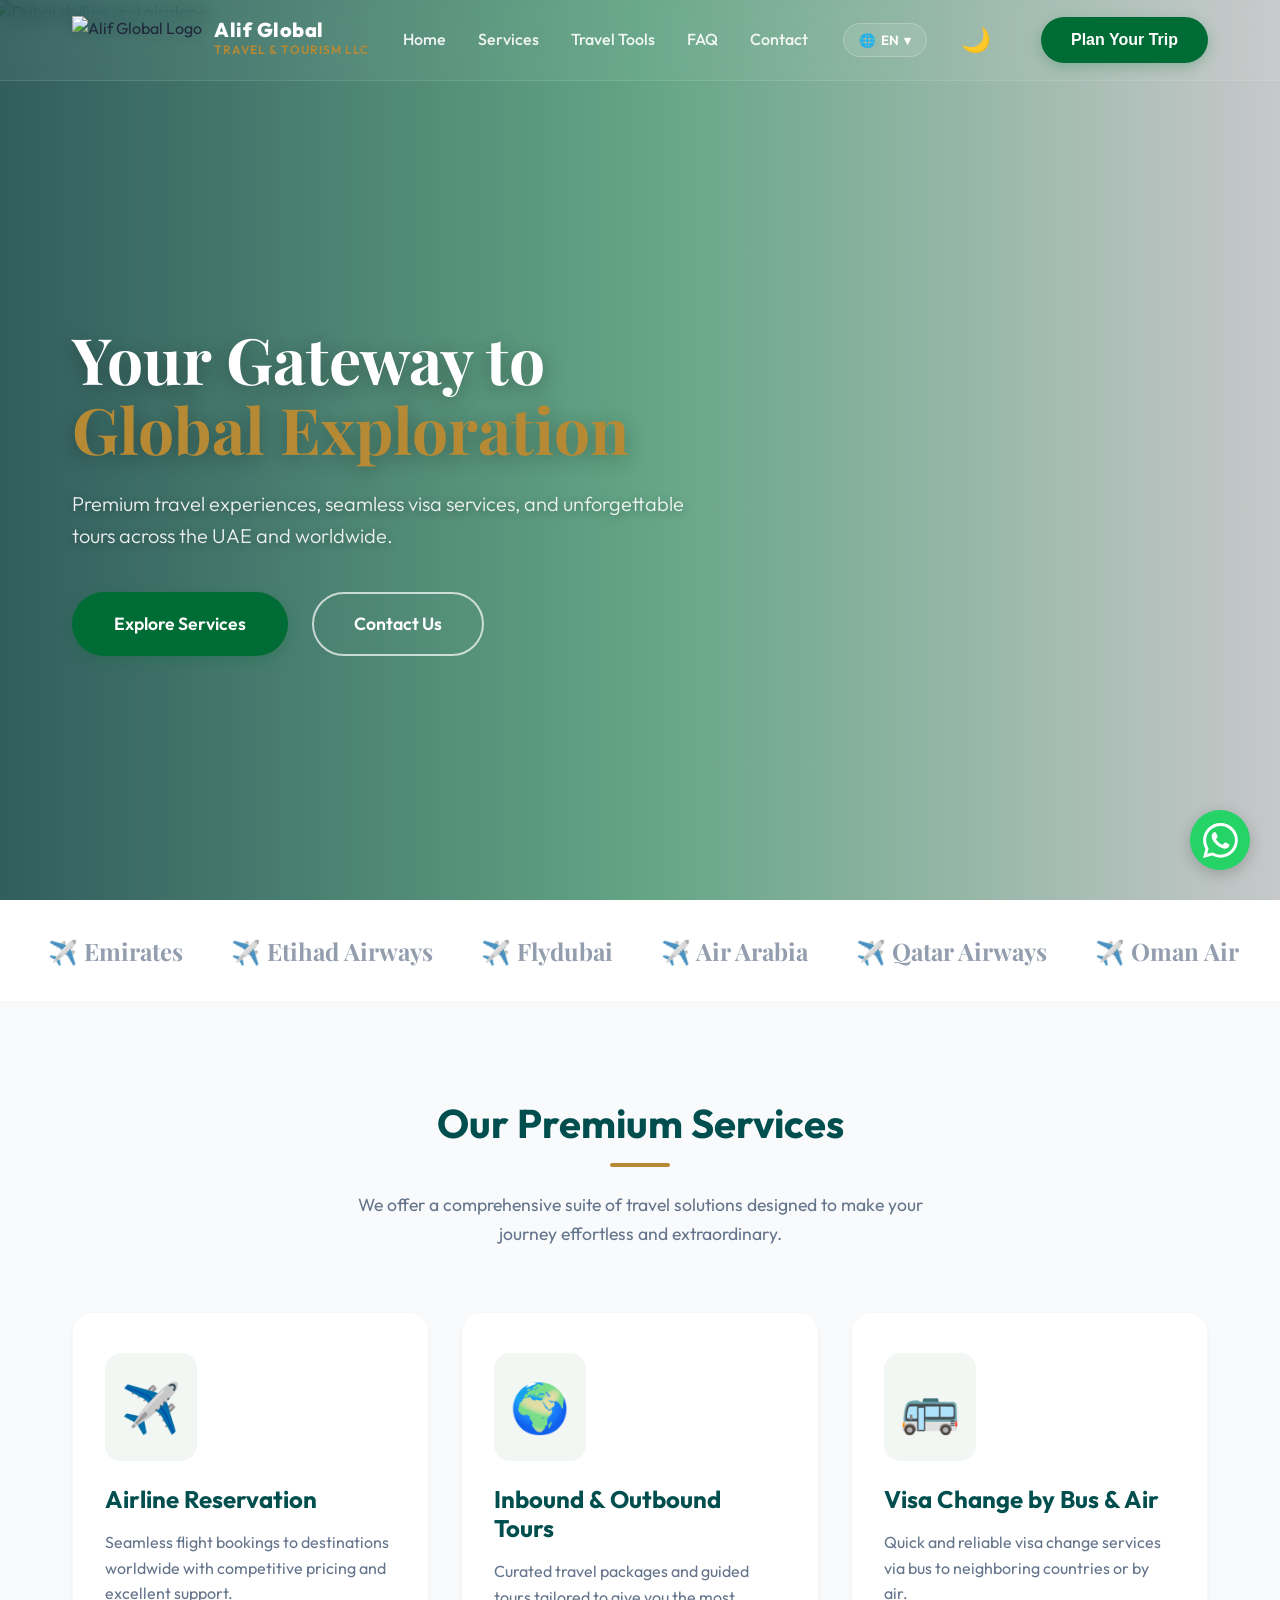
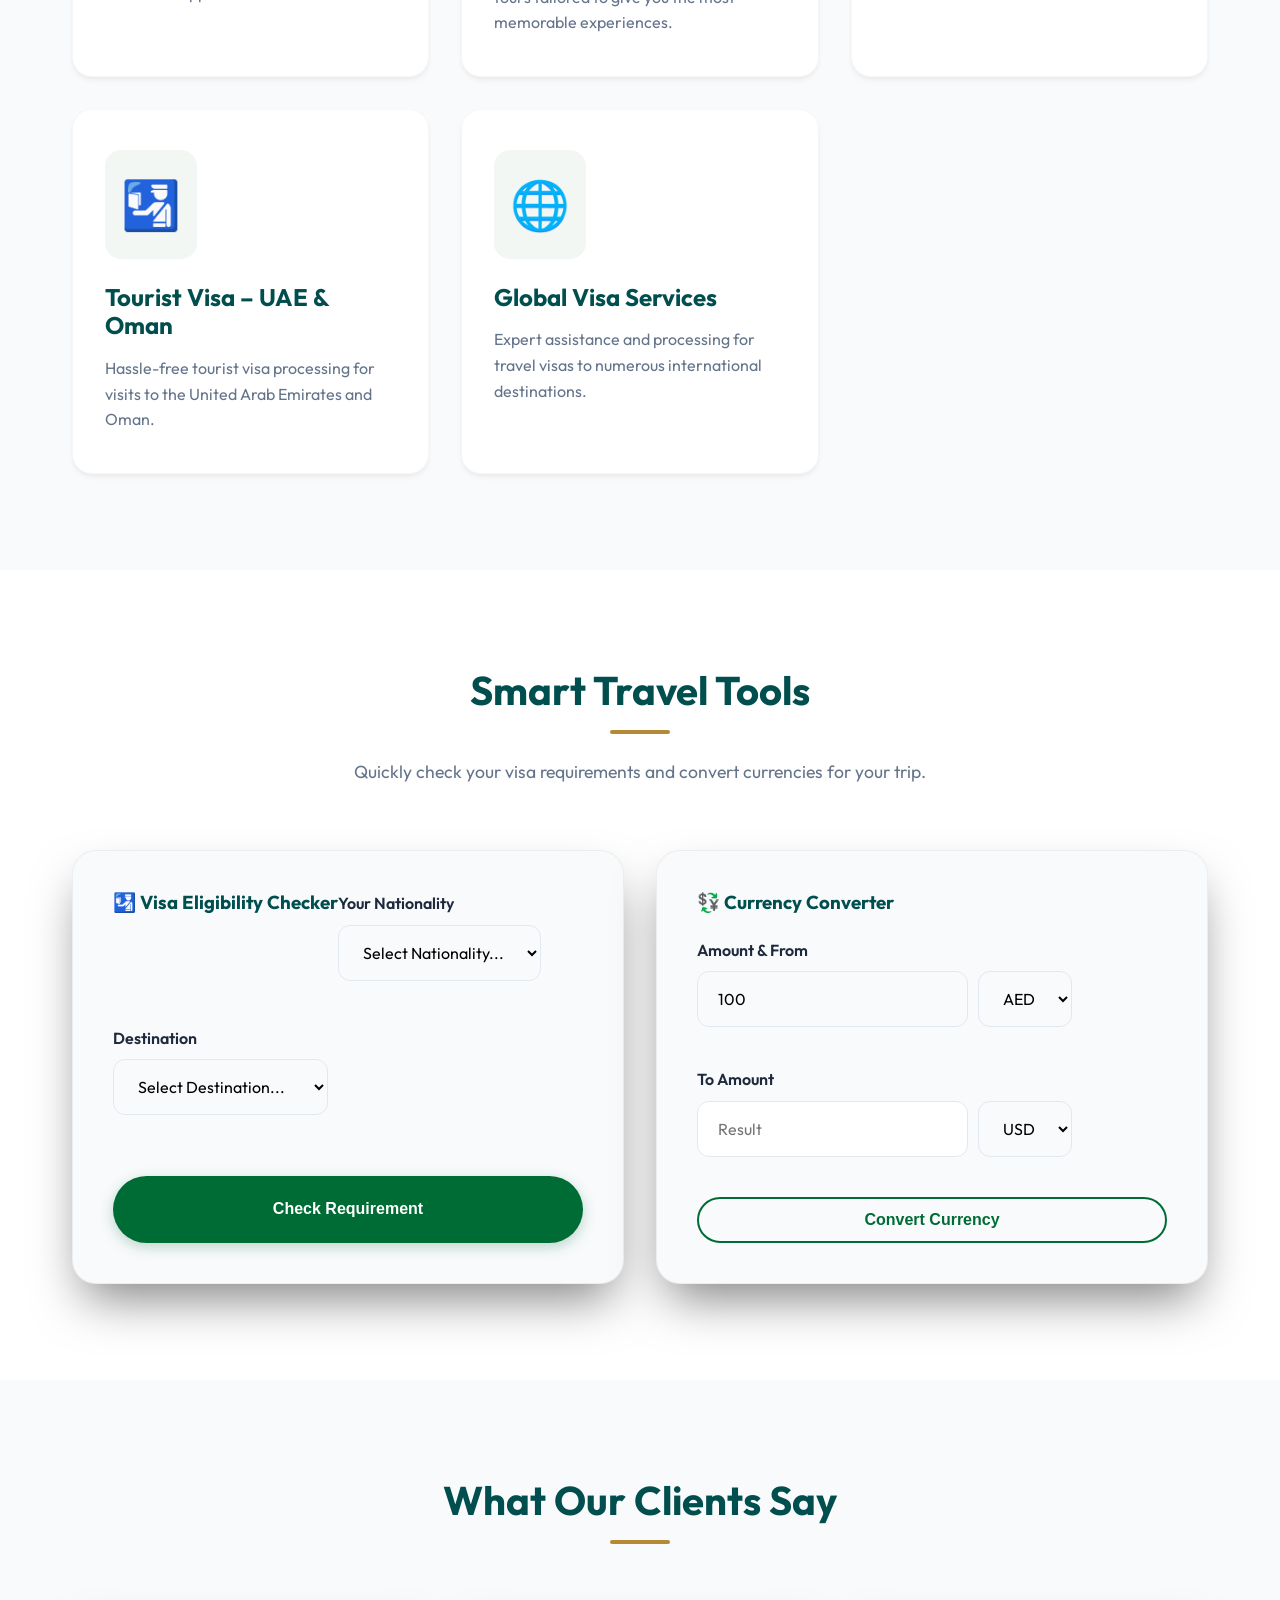
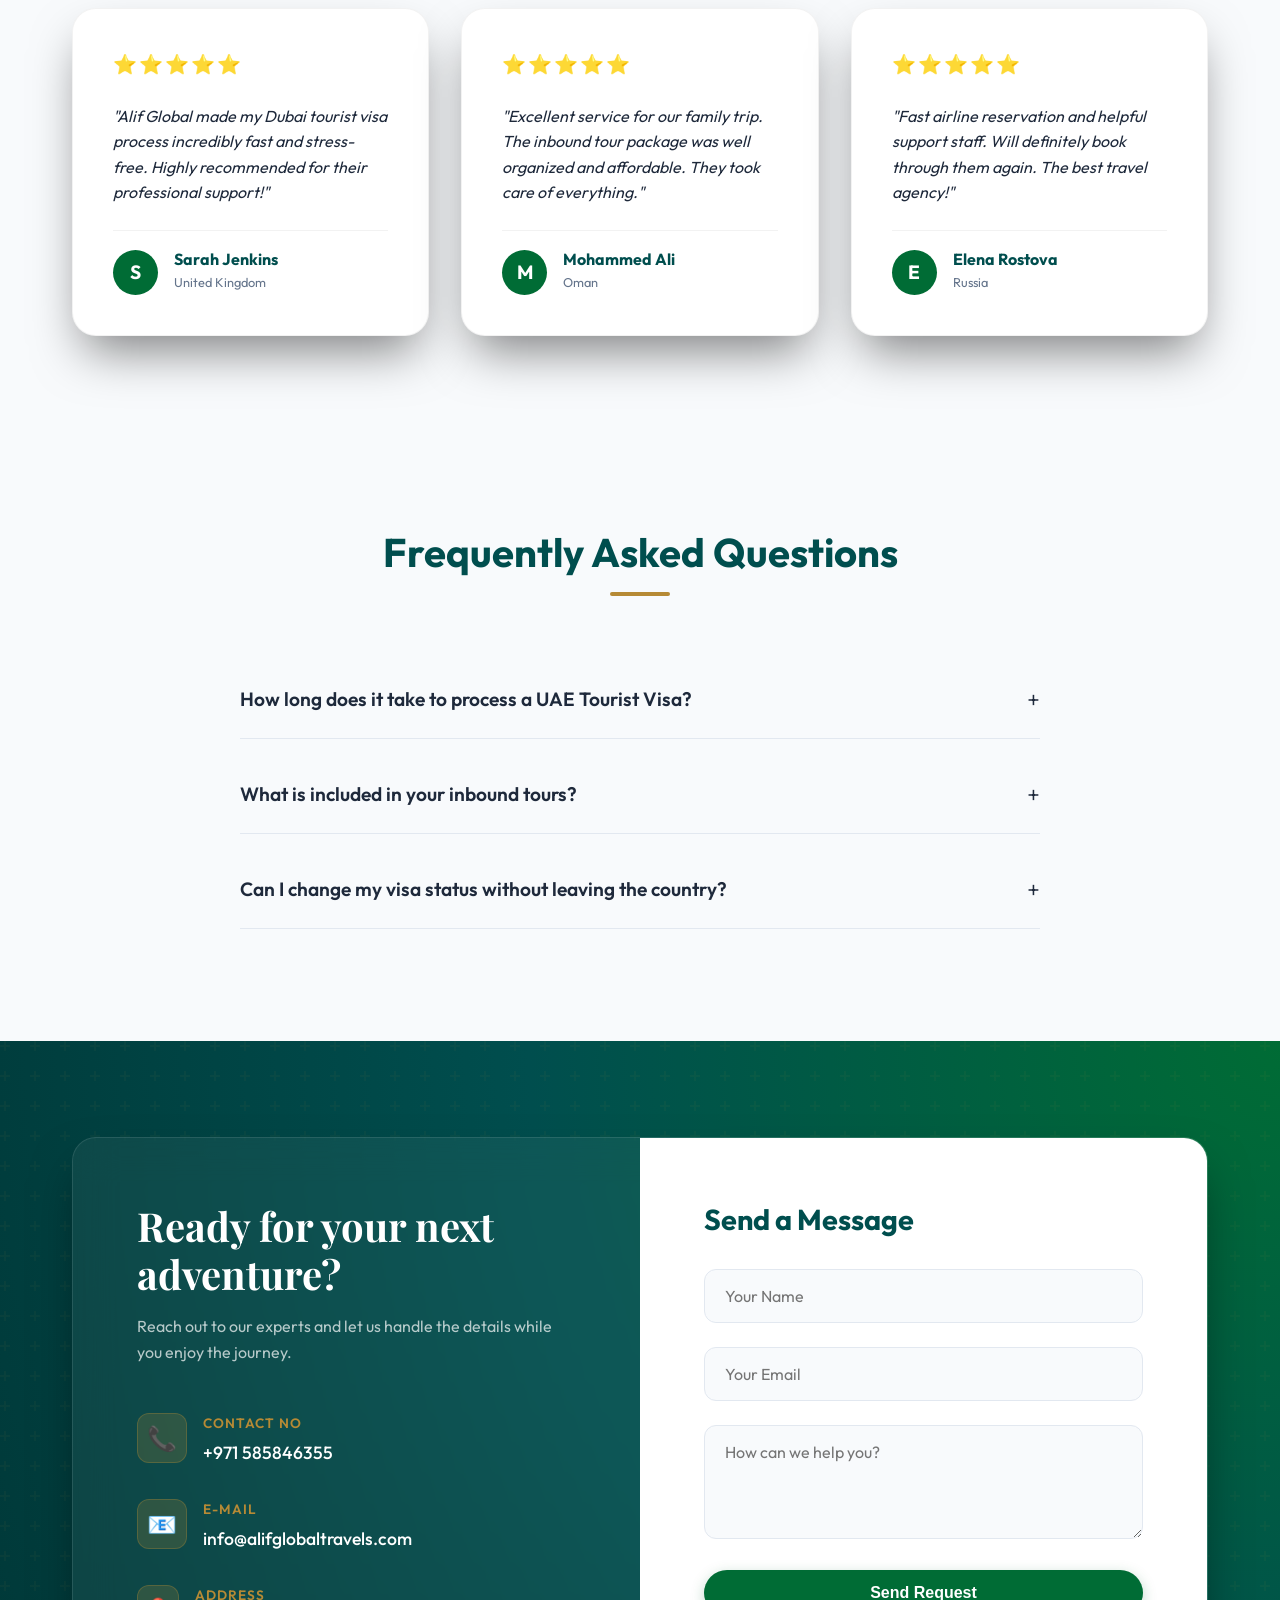
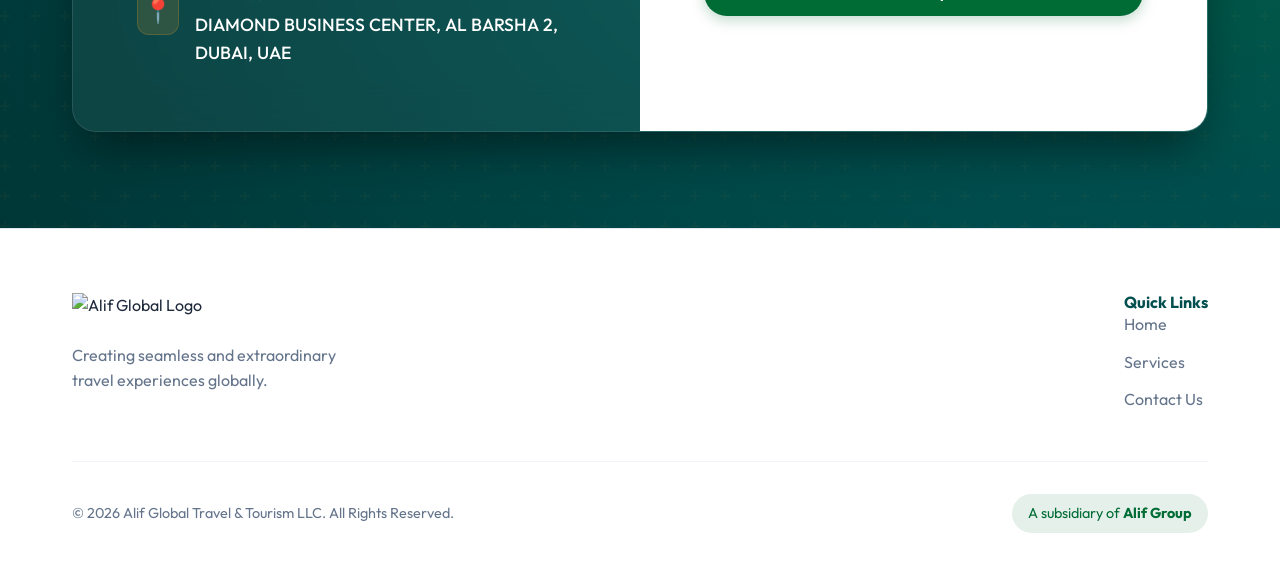
==== commit 3c94b874: "feat: custom translator, whatsapp float, testimonials, and partners section" ====
--- a/index.html
+++ b/index.html
@@ -35,8 +35,20 @@
                     <li><a href="#contact" class="nav-link">Contact</a></li>
                 </ul>
             </nav>
-            <div class="nav-actions">
-                <div id="google_translate_element" class="translate-widget"></div>
+                <div class="custom-translate">
+                    <button class="translate-btn" aria-label="Select Language">
+                        <span class="globe-icon">🌐</span> <span class="current-lang">EN</span> <span class="caret">▾</span>
+                    </button>
+                    <ul class="translate-dropdown">
+                        <li data-lang="en">English</li>
+                        <li data-lang="ar">العربية (Arabic)</li>
+                        <li data-lang="ru">Русский (Russian)</li>
+                        <li data-lang="hi">हिन्दी (Hindi)</li>
+                        <li data-lang="zh-CN">中文 (Chinese)</li>
+                    </ul>
+                </div>
+                <!-- Hidden Google Translate Element -->
+                <div id="google_translate_element" style="display:none;"></div>
                 <button id="theme-toggle" class="theme-toggle" aria-label="Toggle Dark Mode">🌙</button>
                 <button id="open-modal-btn" class="btn btn-primary nav-cta">Plan Your Trip</button>
             </div>
@@ -62,6 +74,29 @@
                     <a href="#services" class="btn btn-primary btn-large">Explore Services</a>
                     <a href="#contact" class="btn btn-outline btn-large">Contact Us</a>
                 </div>
+            </div>
+        </div>
+    </section>
+
+    <!-- Trusted Partners Marquee -->
+    <section class="partners-section">
+        <div class="partners-marquee">
+            <div class="marquee-content">
+                <span>✈️ Emirates</span>
+                <span>✈️ Etihad Airways</span>
+                <span>✈️ Flydubai</span>
+                <span>✈️ Air Arabia</span>
+                <span>✈️ Qatar Airways</span>
+                <span>✈️ Oman Air</span>
+                <span>✈️ Saudi Airlines</span>
+                <!-- Duplicate for infinite effect -->
+                <span>✈️ Emirates</span>
+                <span>✈️ Etihad Airways</span>
+                <span>✈️ Flydubai</span>
+                <span>✈️ Air Arabia</span>
+                <span>✈️ Qatar Airways</span>
+                <span>✈️ Oman Air</span>
+                <span>✈️ Saudi Airlines</span>
             </div>
         </div>
     </section>
@@ -180,6 +215,51 @@
                         </div>
                     </div>
                     <button id="convert-btn" class="btn btn-outline btn-full" style="margin-top: 1rem; color: var(--color-primary); border-color: var(--color-primary);">Convert Currency</button>
+                </div>
+            </div>
+        </div>
+    </section>
+
+    <!-- Testimonials Section -->
+    <section class="testimonials section" id="testimonials">
+        <div class="container">
+            <div class="section-header">
+                <h2 class="section-title">What Our Clients Say</h2>
+                <div class="divider"></div>
+            </div>
+            <div class="testimonials-grid">
+                <div class="testimonial-card glass-panel">
+                    <div class="stars">⭐⭐⭐⭐⭐</div>
+                    <p class="review-text">"Alif Global made my Dubai tourist visa process incredibly fast and stress-free. Highly recommended for their professional support!"</p>
+                    <div class="reviewer">
+                        <div class="reviewer-avatar">S</div>
+                        <div class="reviewer-info">
+                            <h4>Sarah Jenkins</h4>
+                            <span>United Kingdom</span>
+                        </div>
+                    </div>
+                </div>
+                <div class="testimonial-card glass-panel">
+                    <div class="stars">⭐⭐⭐⭐⭐</div>
+                    <p class="review-text">"Excellent service for our family trip. The inbound tour package was well organized and affordable. They took care of everything."</p>
+                    <div class="reviewer">
+                        <div class="reviewer-avatar">M</div>
+                        <div class="reviewer-info">
+                            <h4>Mohammed Ali</h4>
+                            <span>Oman</span>
+                        </div>
+                    </div>
+                </div>
+                <div class="testimonial-card glass-panel">
+                    <div class="stars">⭐⭐⭐⭐⭐</div>
+                    <p class="review-text">"Fast airline reservation and helpful support staff. Will definitely book through them again. The best travel agency!"</p>
+                    <div class="reviewer">
+                        <div class="reviewer-avatar">E</div>
+                        <div class="reviewer-info">
+                            <h4>Elena Rostova</h4>
+                            <span>Russia</span>
+                        </div>
+                    </div>
                 </div>
             </div>
         </div>
@@ -347,11 +427,18 @@
     <!-- Google Translate Script -->
     <script type="text/javascript">
         function googleTranslateElementInit() {
-            new google.translate.TranslateElement({pageLanguage: 'en', layout: google.translate.TranslateElement.InlineLayout.SIMPLE, autoDisplay: false}, 'google_translate_element');
+            new google.translate.TranslateElement({pageLanguage: 'en', includedLanguages: 'en,ar,ru,hi,zh-CN', layout: google.translate.TranslateElement.InlineLayout.SIMPLE, autoDisplay: false}, 'google_translate_element');
         }
     </script>
     <script type="text/javascript" src="//translate.google.com/translate_a/element.js?cb=googleTranslateElementInit"></script>
 
+    <!-- WhatsApp Floating Button -->
+    <a href="https://wa.me/971585846355" class="whatsapp-float" target="_blank" aria-label="Chat on WhatsApp">
+        <svg xmlns="http://www.w3.org/2000/svg" width="35" height="35" fill="currentColor" viewBox="0 0 16 16">
+            <path d="M13.601 2.326A7.854 7.854 0 0 0 7.994 0C3.627 0 .068 3.558.064 7.926c0 1.399.366 2.76 1.057 3.965L0 16l4.204-1.102a7.933 7.933 0 0 0 3.79.965h.004c4.368 0 7.926-3.558 7.93-7.93A7.898 7.898 0 0 0 13.6 2.326zM7.994 14.521a6.573 6.573 0 0 1-3.356-.92l-.24-.144-2.494.654.666-2.433-.156-.251a6.56 6.56 0 0 1-1.007-3.505c0-3.626 2.957-6.584 6.591-6.584a6.56 6.56 0 0 1 4.66 1.931 6.557 6.557 0 0 1 1.928 4.66c-.004 3.639-2.961 6.592-6.592 6.592zm3.615-4.934c-.197-.099-1.17-.578-1.353-.646-.182-.065-.315-.099-.445.099-.133.197-.513.646-.627.775-.114.133-.232.148-.43.05-.197-.1-.836-.308-1.592-.985-.59-.525-.985-1.175-1.103-1.372-.114-.198-.011-.304.088-.403.087-.088.197-.232.296-.346.1-.114.133-.198.198-.33.065-.134.034-.248-.015-.347-.05-.099-.445-1.076-.612-1.47-.16-.389-.323-.335-.445-.34-.114-.007-.247-.007-.38-.007a.729.729 0 0 0-.529.247c-.182.198-.691.677-.691 1.654 0 .977.71 1.916.81 2.049.098.133 1.394 2.132 3.383 2.992.47.205.84.326 1.129.418.475.152.904.129 1.246.08.38-.058 1.171-.48 1.338-.943.164-.464.164-.86.114-.943-.049-.084-.182-.133-.38-.232z"/>
+        </svg>
+    </a>
+
     <script src="script.js"></script>
 </body>
 </html>
--- a/style.css
+++ b/style.css
@@ -884,3 +884,195 @@
         height: 36px;
     }
 }
+
+/* --- New Features --- */
+
+/* Custom Translate Dropdown */
+.custom-translate {
+    position: relative;
+    display: inline-block;
+}
+.translate-btn {
+    background: rgba(255, 255, 255, 0.1);
+    border: 1px solid rgba(255, 255, 255, 0.2);
+    color: var(--color-surface);
+    padding: 8px 15px;
+    border-radius: 20px;
+    cursor: pointer;
+    font-family: var(--font-main);
+    font-weight: 600;
+    display: flex;
+    align-items: center;
+    gap: 5px;
+    transition: all var(--transition-fast);
+}
+.header.scrolled .translate-btn, [data-theme="dark"] .translate-btn {
+    color: var(--color-text-main);
+    border-color: rgba(0, 0, 0, 0.1);
+}
+[data-theme="dark"] .header.scrolled .translate-btn {
+    border-color: rgba(255, 255, 255, 0.1);
+}
+.translate-btn:hover {
+    background: rgba(0, 108, 53, 0.1);
+}
+.translate-dropdown {
+    position: absolute;
+    top: 120%;
+    right: 0;
+    background: var(--color-surface);
+    border-radius: 12px;
+    box-shadow: var(--shadow-md);
+    list-style: none;
+    min-width: 150px;
+    opacity: 0;
+    visibility: hidden;
+    transform: translateY(-10px);
+    transition: all var(--transition-fast);
+    padding: 10px 0;
+    z-index: 100;
+}
+.custom-translate.active .translate-dropdown {
+    opacity: 1;
+    visibility: visible;
+    transform: translateY(0);
+}
+.translate-dropdown li {
+    padding: 10px 20px;
+    cursor: pointer;
+    color: var(--color-text-main);
+    transition: background var(--transition-fast);
+}
+.translate-dropdown li:hover {
+    background: rgba(0, 108, 53, 0.1);
+    color: var(--color-primary);
+}
+
+/* Partners Marquee */
+.partners-section {
+    padding: 2rem 0;
+    background: var(--color-surface);
+    border-bottom: 1px solid rgba(0,0,0,0.05);
+    overflow: hidden;
+}
+[data-theme="dark"] .partners-section {
+    border-bottom: 1px solid rgba(255,255,255,0.05);
+}
+.partners-marquee {
+    display: flex;
+    white-space: nowrap;
+    overflow: hidden;
+}
+.marquee-content {
+    display: flex;
+    animation: scroll 20s linear infinite;
+    gap: 3rem;
+    padding-left: 3rem;
+}
+.marquee-content span {
+    font-size: 1.5rem;
+    font-weight: 700;
+    color: var(--color-text-muted);
+    font-family: var(--font-heading);
+    opacity: 0.7;
+    transition: all var(--transition-fast);
+}
+.marquee-content span:hover {
+    opacity: 1;
+    color: var(--color-primary);
+    transform: scale(1.05);
+}
+@keyframes scroll {
+    0% { transform: translateX(0); }
+    100% { transform: translateX(-50%); }
+}
+
+/* Testimonials */
+.testimonials-grid {
+    display: grid;
+    grid-template-columns: repeat(auto-fit, minmax(300px, 1fr));
+    gap: 2rem;
+}
+.testimonial-card {
+    padding: 2.5rem;
+    display: flex;
+    flex-direction: column;
+    gap: 1.5rem;
+    background: var(--color-surface);
+    border: 1px solid rgba(0,0,0,0.05);
+}
+[data-theme="dark"] .testimonial-card {
+    border: 1px solid rgba(255,255,255,0.05);
+}
+.stars {
+    font-size: 1.2rem;
+    letter-spacing: 2px;
+}
+.review-text {
+    font-style: italic;
+    color: var(--color-text-main);
+    line-height: 1.6;
+    flex-grow: 1;
+}
+.reviewer {
+    display: flex;
+    align-items: center;
+    gap: 1rem;
+    border-top: 1px solid rgba(0,0,0,0.05);
+    padding-top: 1.2rem;
+}
+[data-theme="dark"] .reviewer {
+    border-top-color: rgba(255,255,255,0.05);
+}
+.reviewer-avatar {
+    width: 45px;
+    height: 45px;
+    background: var(--color-primary);
+    color: white;
+    border-radius: 50%;
+    display: flex;
+    justify-content: center;
+    align-items: center;
+    font-weight: bold;
+    font-size: 1.2rem;
+}
+.reviewer-info h4 {
+    margin: 0;
+    font-size: 1rem;
+    color: var(--color-secondary);
+}
+.reviewer-info span {
+    font-size: 0.8rem;
+    color: var(--color-text-muted);
+}
+
+/* WhatsApp Floating Button */
+.whatsapp-float {
+    position: fixed;
+    bottom: 30px;
+    right: 30px;
+    background-color: #25d366;
+    color: white;
+    border-radius: 50%;
+    width: 60px;
+    height: 60px;
+    display: flex;
+    justify-content: center;
+    align-items: center;
+    box-shadow: 0px 4px 15px rgba(0, 0, 0, 0.2);
+    z-index: 1000;
+    transition: transform 0.3s ease, box-shadow 0.3s ease;
+}
+.whatsapp-float:hover {
+    transform: scale(1.1);
+    box-shadow: 0px 6px 20px rgba(0, 0, 0, 0.3);
+    color: white;
+}
+
+/* Hide Default Google Translate Banner entirely */
+body {
+    top: 0 !important;
+}
+.skiptranslate iframe, .skiptranslate {
+    display: none !important;
+}
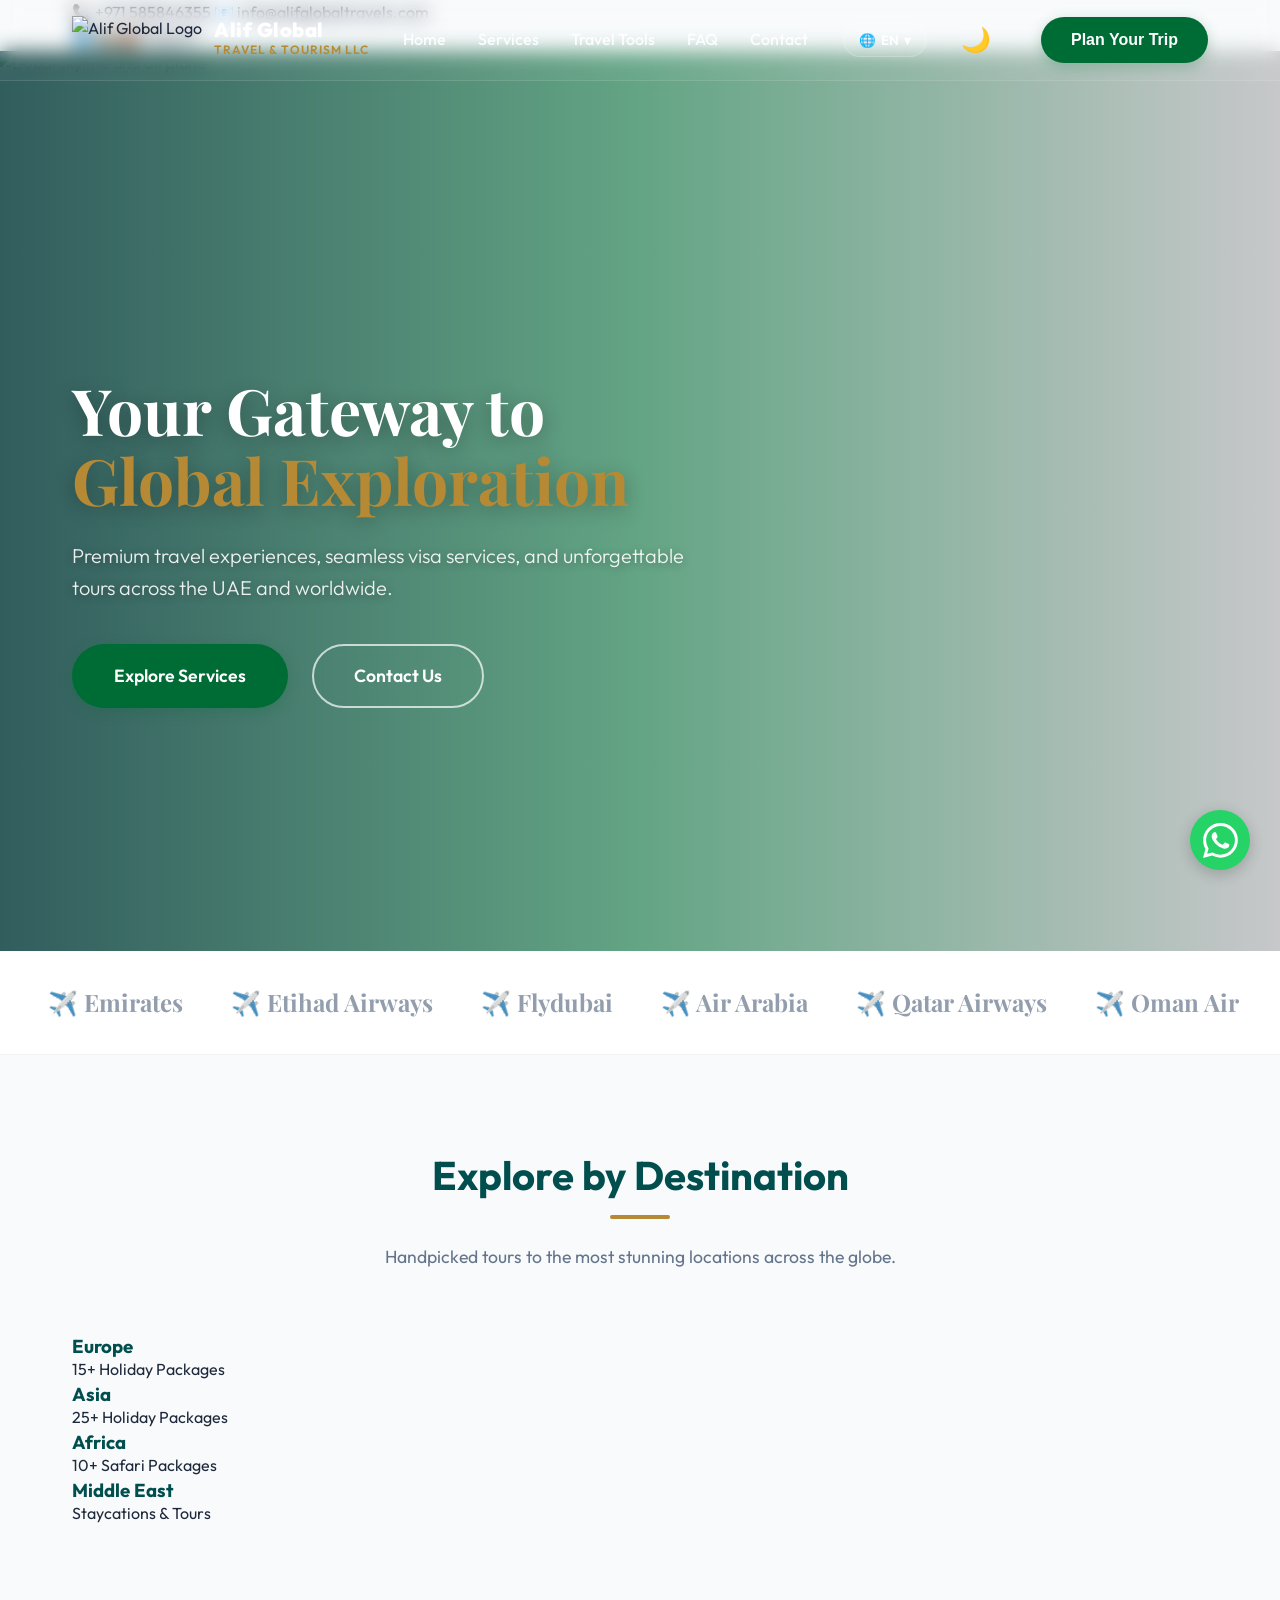
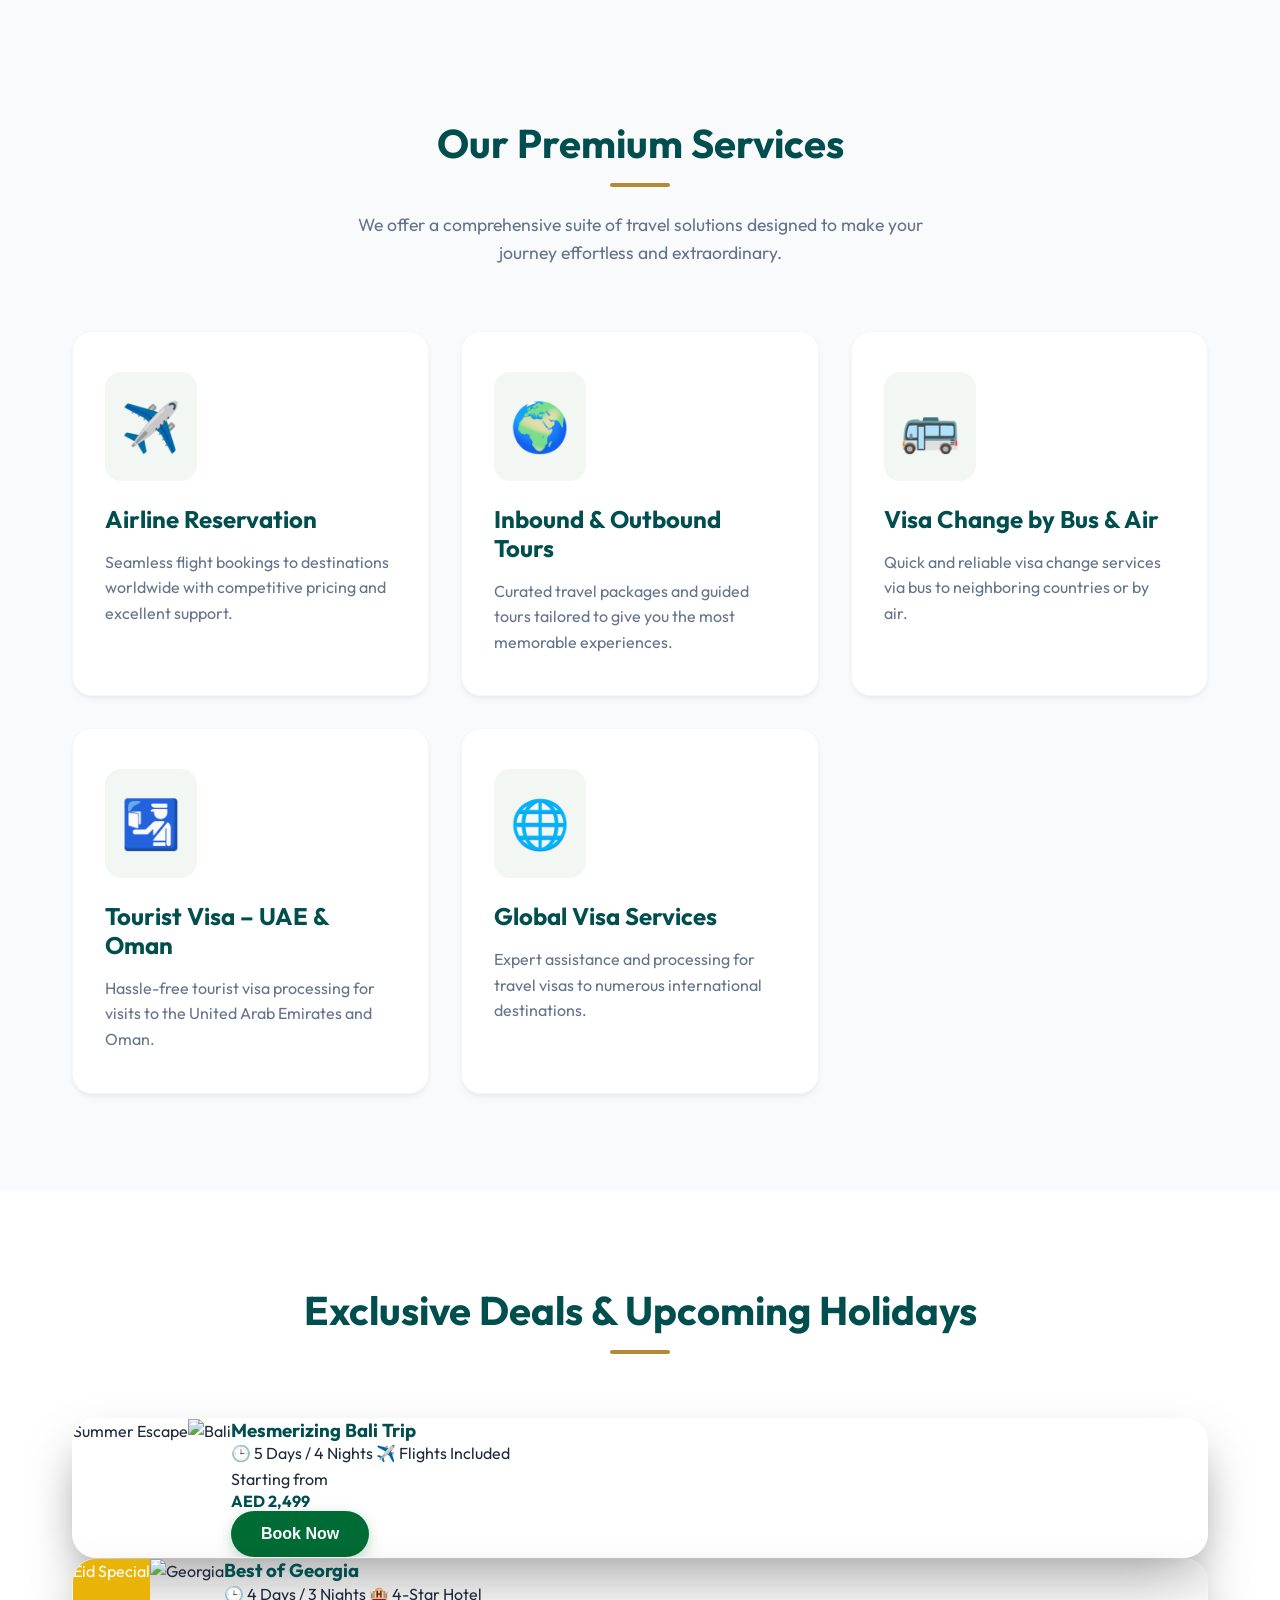
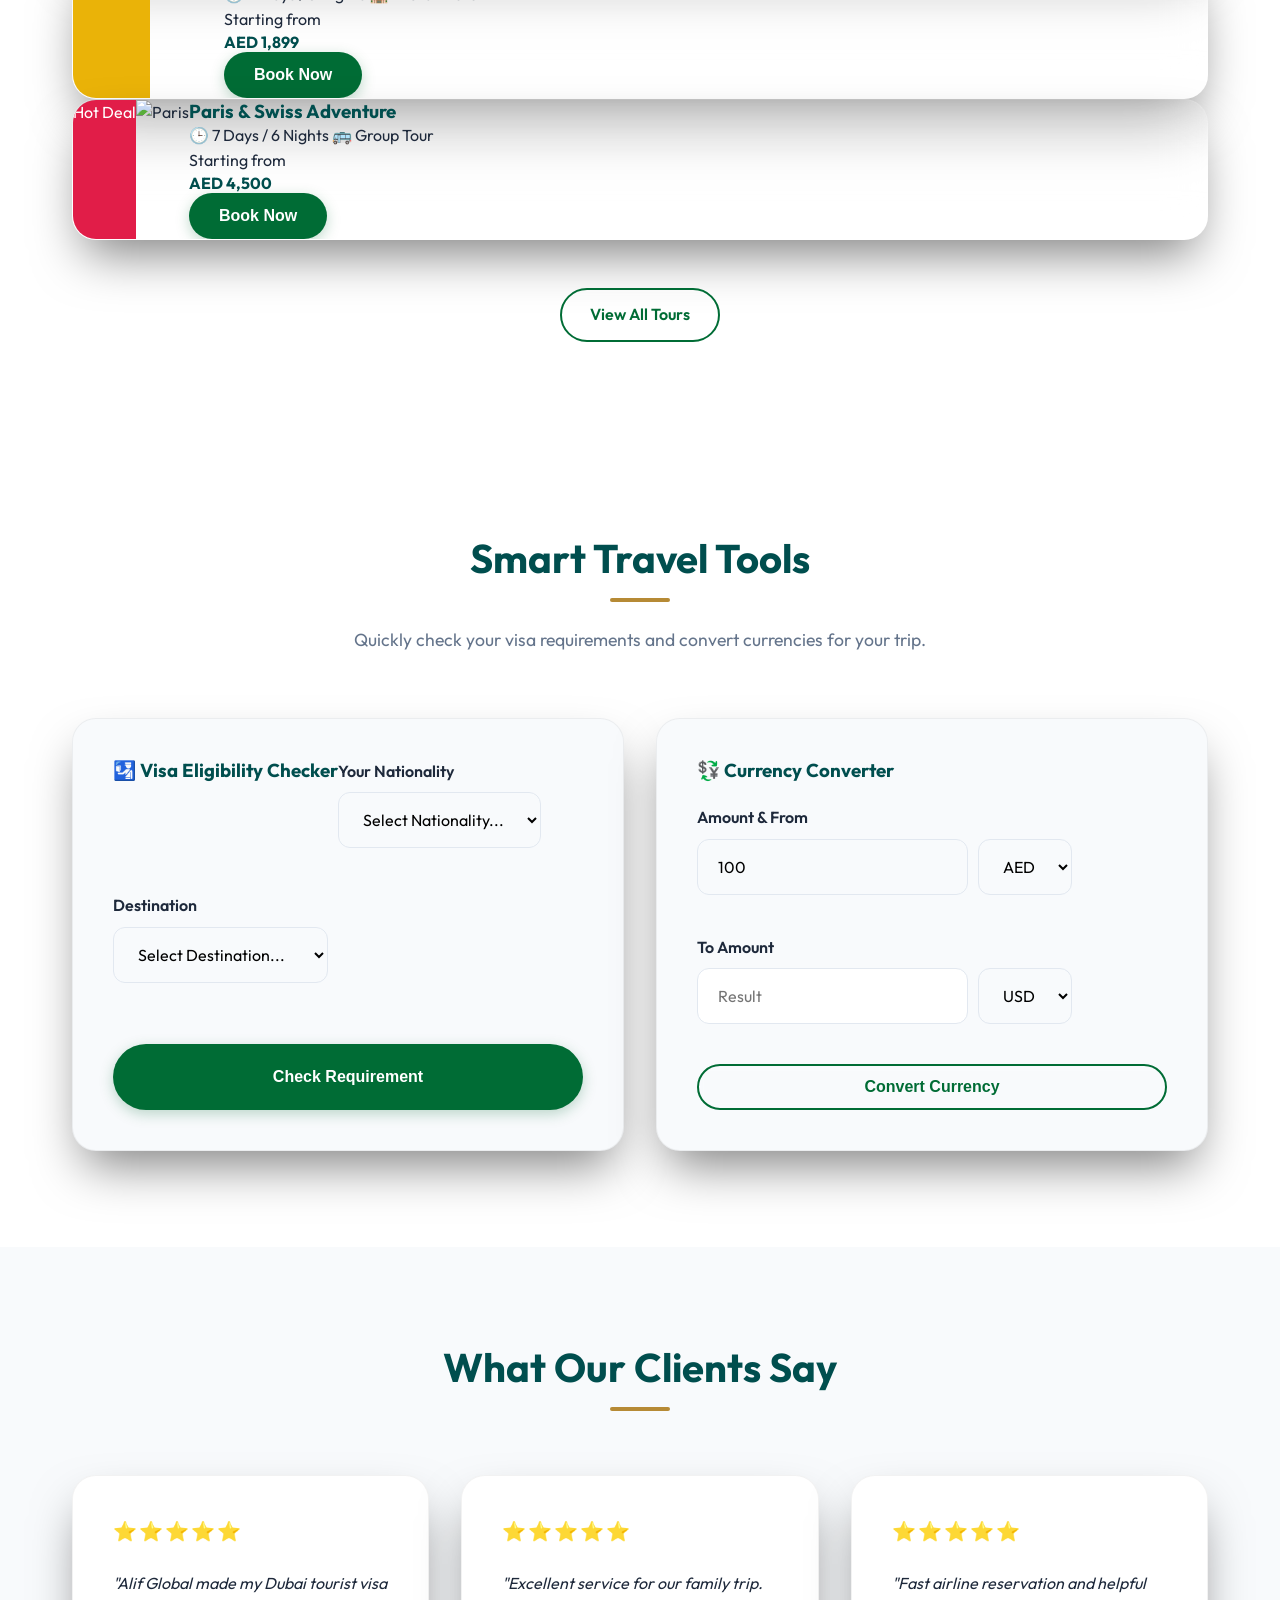
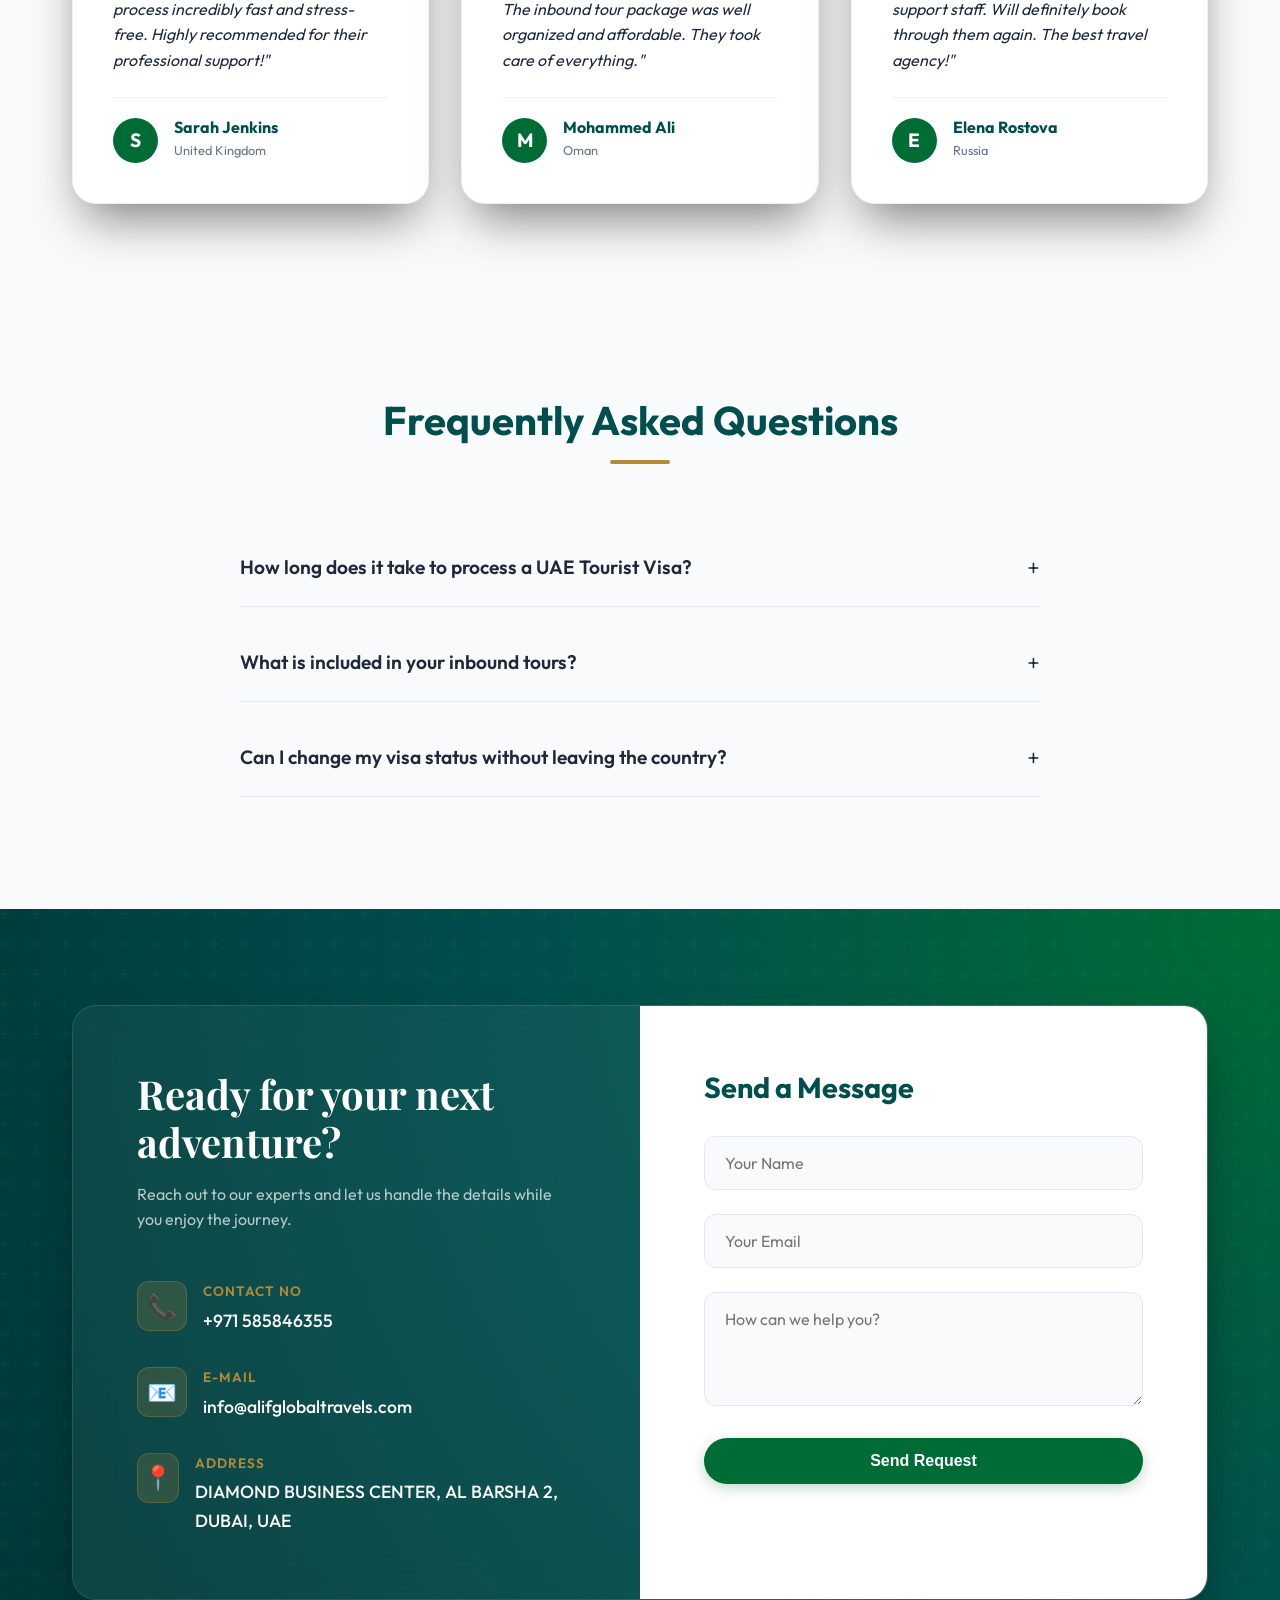
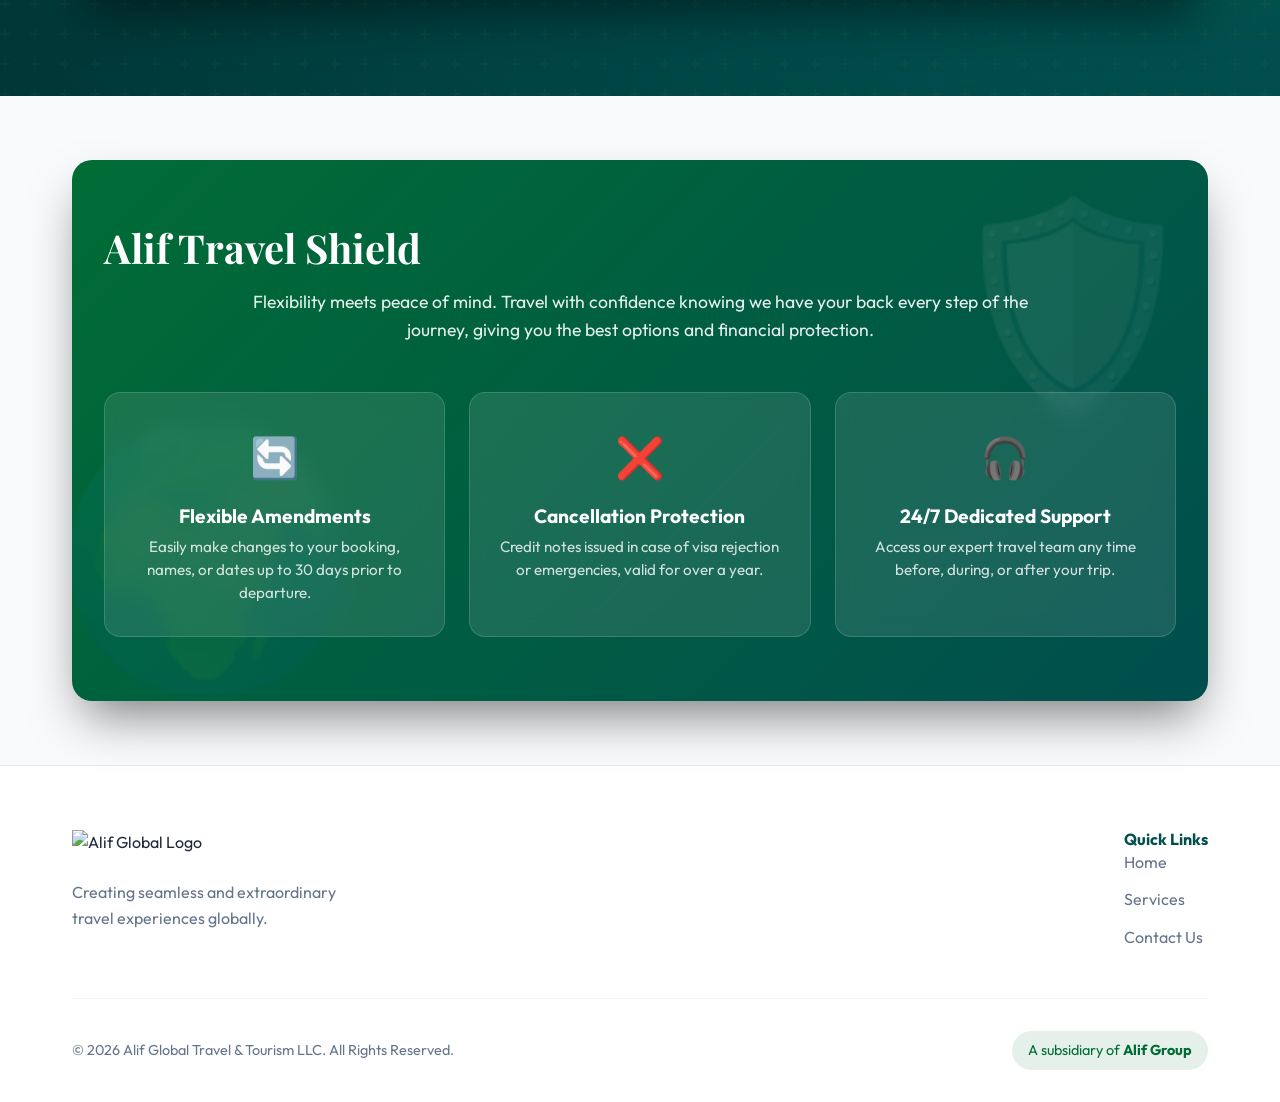
==== commit 2f2a9d3d: "fix(cache): add versioning to css and js imports to bust cache" ====
--- a/index.html
+++ b/index.html
@@ -12,9 +12,25 @@
     <link rel="preconnect" href="https://fonts.googleapis.com">
     <link rel="preconnect" href="https://fonts.gstatic.com" crossorigin>
     <link href="https://fonts.googleapis.com/css2?family=Outfit:wght@300;400;600;700;800&family=Playfair+Display:ital,wght@0,600;1,600&display=swap" rel="stylesheet">
-    <link rel="stylesheet" href="style.css">
+    <link rel="stylesheet" href="style.css?v=2.0">
 </head>
 <body>
+
+    <!-- Top Contact Bar -->
+    <div class="top-bar" id="top-bar">
+        <div class="container top-bar-container">
+            <div class="top-bar-left">
+                <a href="tel:+971585846355"><span class="icon">📞</span> +971 585846355</a>
+                <a href="mailto:info@alifglobaltravels.com" class="hide-mobile"><span class="icon">📧</span> info@alifglobaltravels.com</a>
+            </div>
+            <div class="top-bar-right">
+                <a href="#" aria-label="Facebook">📘</a>
+                <a href="#" aria-label="Instagram">📸</a>
+                <a href="#" aria-label="LinkedIn">💼</a>
+                <a href="#contact" class="top-bar-link hide-mobile">Support</a>
+            </div>
+        </div>
+    </div>
 
     <!-- Header Section -->
     <header class="header" id="header">
@@ -101,6 +117,47 @@
         </div>
     </section>
 
+    <!-- Top Destinations Section -->
+    <section class="destinations section" id="destinations">
+        <div class="container">
+            <div class="section-header">
+                <h2 class="section-title">Explore by Destination</h2>
+                <div class="divider"></div>
+                <p class="section-desc">Handpicked tours to the most stunning locations across the globe.</p>
+            </div>
+            <div class="destinations-grid">
+                <a href="#deals" class="dest-card" style="background-image: url('https://images.unsplash.com/photo-1499856871958-5b9627545d1a?auto=format&fit=crop&w=800&q=80');">
+                    <div class="dest-overlay"></div>
+                    <div class="dest-content">
+                        <h3>Europe</h3>
+                        <p>15+ Holiday Packages</p>
+                    </div>
+                </a>
+                <a href="#deals" class="dest-card" style="background-image: url('https://images.unsplash.com/photo-1540483756294-b2586d5e1dc4?auto=format&fit=crop&w=800&q=80');">
+                    <div class="dest-overlay"></div>
+                    <div class="dest-content">
+                        <h3>Asia</h3>
+                        <p>25+ Holiday Packages</p>
+                    </div>
+                </a>
+                <a href="#deals" class="dest-card" style="background-image: url('https://images.unsplash.com/photo-1516026672322-bc52d61a55d5?auto=format&fit=crop&w=800&q=80');">
+                    <div class="dest-overlay"></div>
+                    <div class="dest-content">
+                        <h3>Africa</h3>
+                        <p>10+ Safari Packages</p>
+                    </div>
+                </a>
+                <a href="#deals" class="dest-card" style="background-image: url('https://images.unsplash.com/photo-1518684079-3c830dcef090?auto=format&fit=crop&w=800&q=80');">
+                    <div class="dest-overlay"></div>
+                    <div class="dest-content">
+                        <h3>Middle East</h3>
+                        <p>Staycations & Tours</p>
+                    </div>
+                </a>
+            </div>
+        </div>
+    </section>
+
     <!-- Services Section -->
     <section class="services section" id="services">
         <div class="container">
@@ -141,6 +198,75 @@
                     <h3 class="service-title">Global Visa Services</h3>
                     <p class="service-text">Expert assistance and processing for travel visas to numerous international destinations.</p>
                 </div>
+            </div>
+        </div>
+    </section>
+
+    <!-- Special Deals Section -->
+    <section class="deals section" id="deals" style="background-color: var(--color-surface);">
+        <div class="container">
+            <div class="section-header">
+                <h2 class="section-title">Exclusive Deals & Upcoming Holidays</h2>
+                <div class="divider"></div>
+            </div>
+            <div class="deals-grid">
+                <div class="deal-card glass-panel">
+                    <div class="deal-badge">Summer Escape</div>
+                    <img src="https://images.unsplash.com/photo-1537996194471-e657df975ab4?auto=format&fit=crop&w=600&q=80" alt="Bali" class="deal-img">
+                    <div class="deal-info">
+                        <h3>Mesmerizing Bali Trip</h3>
+                        <div class="deal-meta">
+                            <span>🕒 5 Days / 4 Nights</span>
+                            <span>✈️ Flights Included</span>
+                        </div>
+                        <div class="deal-price-row">
+                            <div class="price">
+                                <span class="starting-at">Starting from</span>
+                                <h4>AED 2,499</h4>
+                            </div>
+                            <button class="btn btn-primary btn-sm deal-book-btn">Book Now</button>
+                        </div>
+                    </div>
+                </div>
+                <div class="deal-card glass-panel">
+                    <div class="deal-badge" style="background: #eab308; color: #fff;">Eid Special</div>
+                    <img src="https://images.unsplash.com/photo-1565008576549-57569a49371d?auto=format&fit=crop&w=600&q=80" alt="Georgia" class="deal-img">
+                    <div class="deal-info">
+                        <h3>Best of Georgia</h3>
+                        <div class="deal-meta">
+                            <span>🕒 4 Days / 3 Nights</span>
+                            <span>🏨 4-Star Hotel</span>
+                        </div>
+                        <div class="deal-price-row">
+                            <div class="price">
+                                <span class="starting-at">Starting from</span>
+                                <h4>AED 1,899</h4>
+                            </div>
+                            <button class="btn btn-primary btn-sm deal-book-btn">Book Now</button>
+                        </div>
+                    </div>
+                </div>
+                <div class="deal-card glass-panel">
+                    <div class="deal-badge" style="background: #e11d48; color: #fff;">Hot Deal</div>
+                    <img src="https://images.unsplash.com/photo-1502602898657-3e907a5ea82c?auto=format&fit=crop&w=600&q=80" alt="Paris" class="deal-img">
+                    <div class="deal-info">
+                        <h3>Paris & Swiss Adventure</h3>
+                        <div class="deal-meta">
+                            <span>🕒 7 Days / 6 Nights</span>
+                            <span>🚌 Group Tour</span>
+                        </div>
+                        <div class="deal-price-row">
+                            <div class="price">
+                                <span class="starting-at">Starting from</span>
+                                <h4>AED 4,500</h4>
+                            </div>
+                            <button class="btn btn-primary btn-sm deal-book-btn">Book Now</button>
+                        </div>
+                    </div>
+                </div>
+            </div>
+            <div class="center-btn" style="text-align: center; margin-top: 3rem;">
+                <a href="#contact" class="btn btn-outline" style="color: var(--color-primary); border-color: var(--color-primary);">View All Tours</a>
             </div>
         </div>
     </section>
@@ -340,6 +466,38 @@
         </div>
     </section>
 
+    <!-- Travel Confidence Banner -->
+    <section class="confidence-banner" style="padding: 4rem 0;">
+        <div class="container">
+            <div class="confidence-content glass-panel" style="background: linear-gradient(135deg, var(--color-primary) 0%, var(--color-secondary) 100%); color: white; padding: 4rem 2rem; border-radius: 20px; text-align: center; position: relative; overflow: hidden; border: none;">
+                <!-- Decorative background elements -->
+                <div style="position: absolute; top: -20px; right: 10px; opacity: 0.1; font-size: 200px;">🛡️</div>
+                <div style="position: absolute; bottom: -50px; left: -20px; opacity: 0.05; font-size: 250px;">🌍</div>
+                
+                <h2 style="font-family: var(--font-heading); font-size: 2.5rem; margin-bottom: 1rem; position: relative; z-index: 2; color: #fff;">Alif Travel Shield</h2>
+                <p style="font-size: 1.1rem; max-width: 800px; margin: 0 auto 3rem; opacity: 0.9; position: relative; z-index: 2; line-height: 1.6;">Flexibility meets peace of mind. Travel with confidence knowing we have your back every step of the journey, giving you the best options and financial protection.</p>
+                
+                <div class="confidence-features" style="display: flex; justify-content: center; gap: 1.5rem; flex-wrap: wrap; position: relative; z-index: 2;">
+                    <div class="conf-item" style="flex: 1; min-width: 250px; background: rgba(255,255,255,0.1); padding: 2rem 1.5rem; border-radius: 16px; backdrop-filter: blur(10px); -webkit-backdrop-filter: blur(10px); border: 1px solid rgba(255,255,255,0.15); transition: transform 0.3s ease;">
+                        <div style="font-size: 2.5rem; margin-bottom: 1rem;">🔄</div>
+                        <h4 style="margin-bottom: 0.5rem; color: white; font-size: 1.2rem;">Flexible Amendments</h4>
+                        <p style="font-size: 0.95rem; opacity: 0.8; line-height: 1.5;">Easily make changes to your booking, names, or dates up to 30 days prior to departure.</p>
+                    </div>
+                    <div class="conf-item" style="flex: 1; min-width: 250px; background: rgba(255,255,255,0.1); padding: 2rem 1.5rem; border-radius: 16px; backdrop-filter: blur(10px); -webkit-backdrop-filter: blur(10px); border: 1px solid rgba(255,255,255,0.15); transition: transform 0.3s ease;">
+                        <div style="font-size: 2.5rem; margin-bottom: 1rem;">❌</div>
+                        <h4 style="margin-bottom: 0.5rem; color: white; font-size: 1.2rem;">Cancellation Protection</h4>
+                        <p style="font-size: 0.95rem; opacity: 0.8; line-height: 1.5;">Credit notes issued in case of visa rejection or emergencies, valid for over a year.</p>
+                    </div>
+                    <div class="conf-item" style="flex: 1; min-width: 250px; background: rgba(255,255,255,0.1); padding: 2rem 1.5rem; border-radius: 16px; backdrop-filter: blur(10px); -webkit-backdrop-filter: blur(10px); border: 1px solid rgba(255,255,255,0.15); transition: transform 0.3s ease;">
+                        <div style="font-size: 2.5rem; margin-bottom: 1rem;">🎧</div>
+                        <h4 style="margin-bottom: 0.5rem; color: white; font-size: 1.2rem;">24/7 Dedicated Support</h4>
+                        <p style="font-size: 0.95rem; opacity: 0.8; line-height: 1.5;">Access our expert travel team any time before, during, or after your trip.</p>
+                    </div>
+                </div>
+            </div>
+        </div>
+    </section>
+
     <!-- Footer -->
     <footer class="footer">
         <div class="container">
@@ -439,6 +597,6 @@
         </svg>
     </a>
 
-    <script src="script.js"></script>
+    <script src="script.js?v=2.0"></script>
 </body>
 </html>
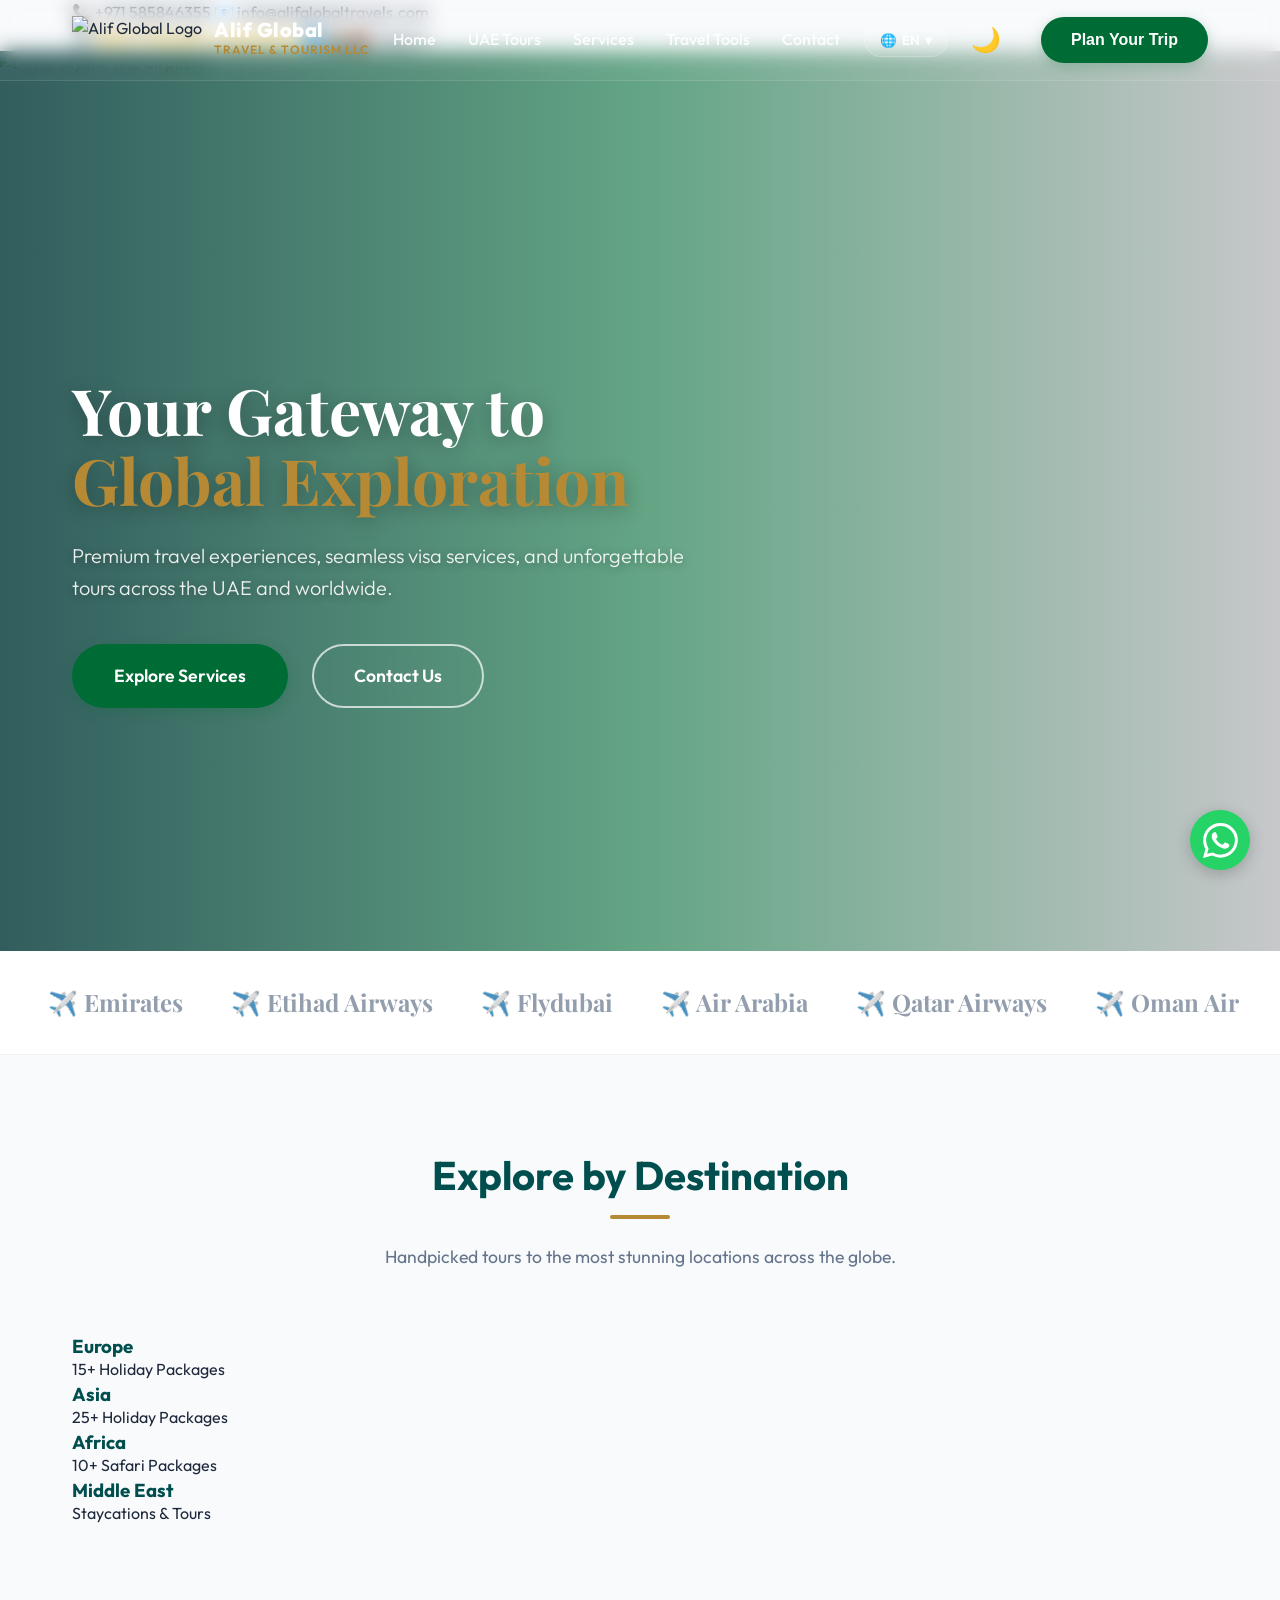
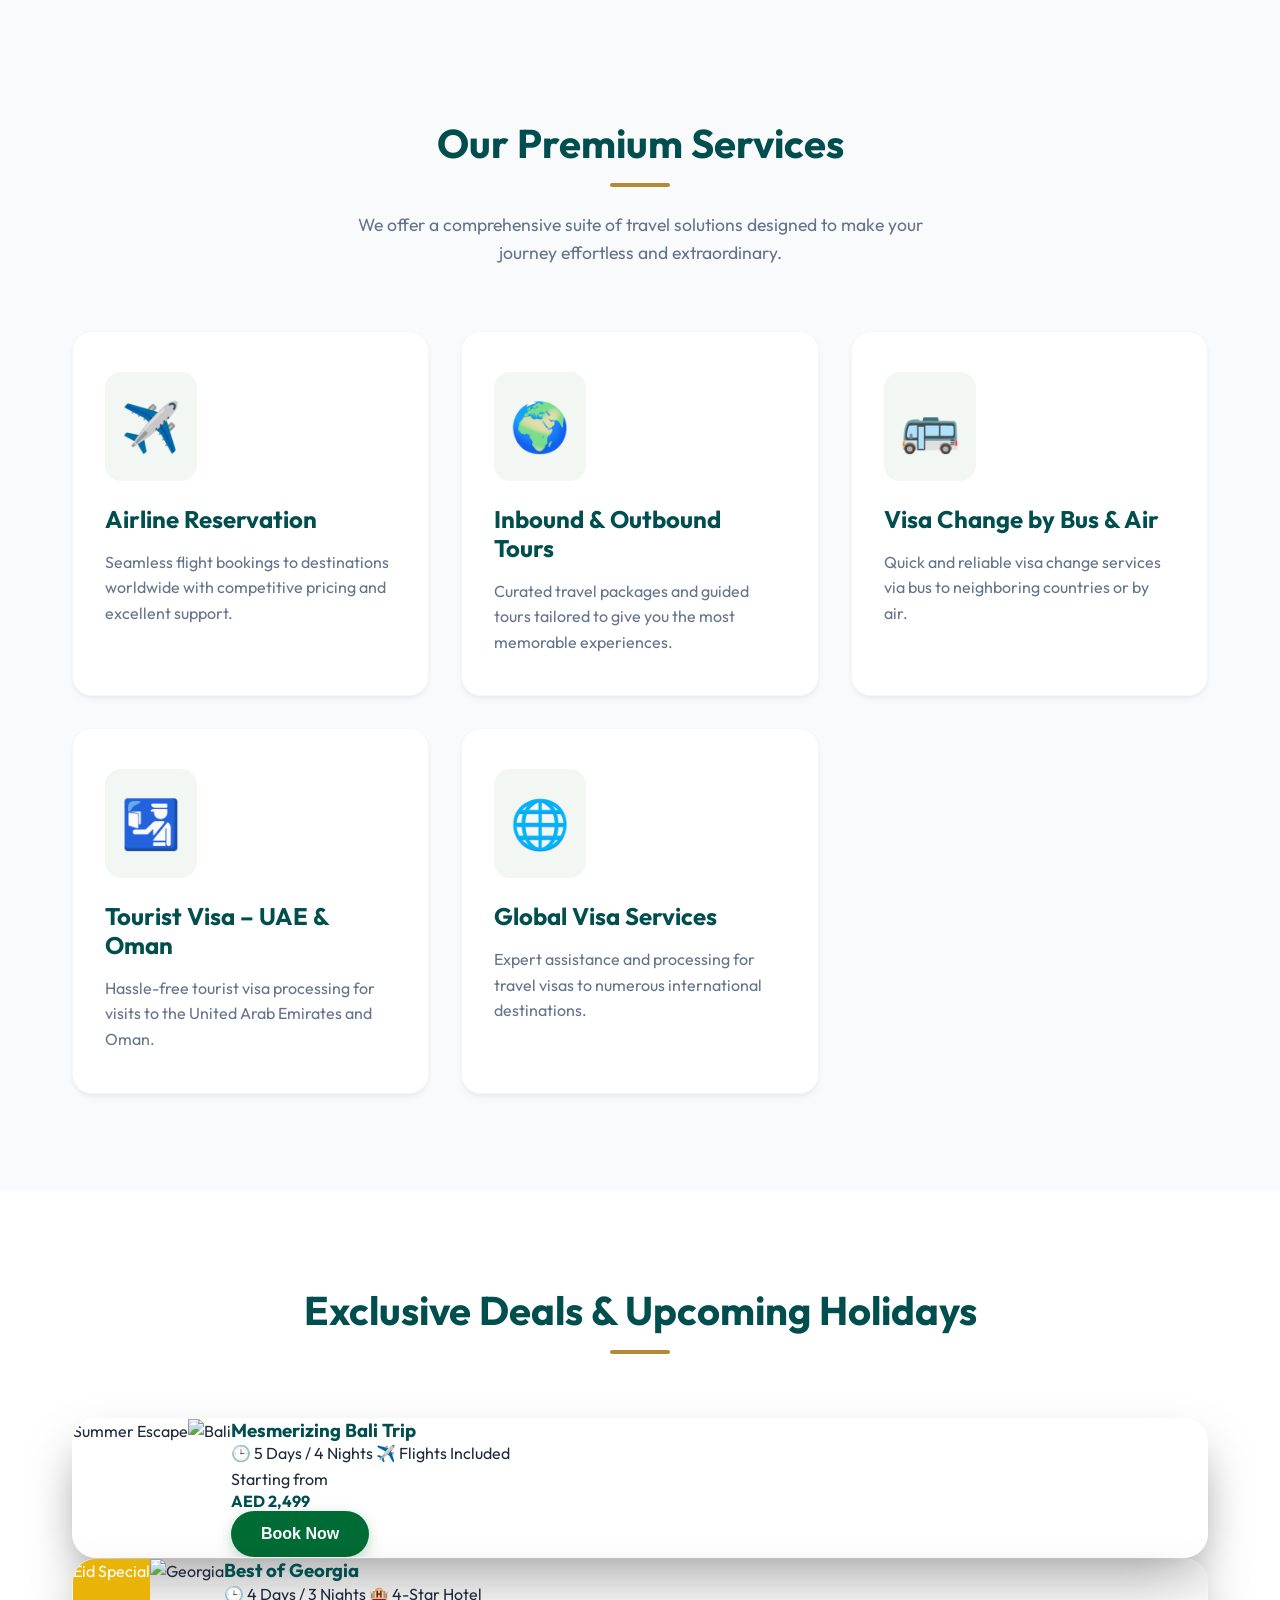
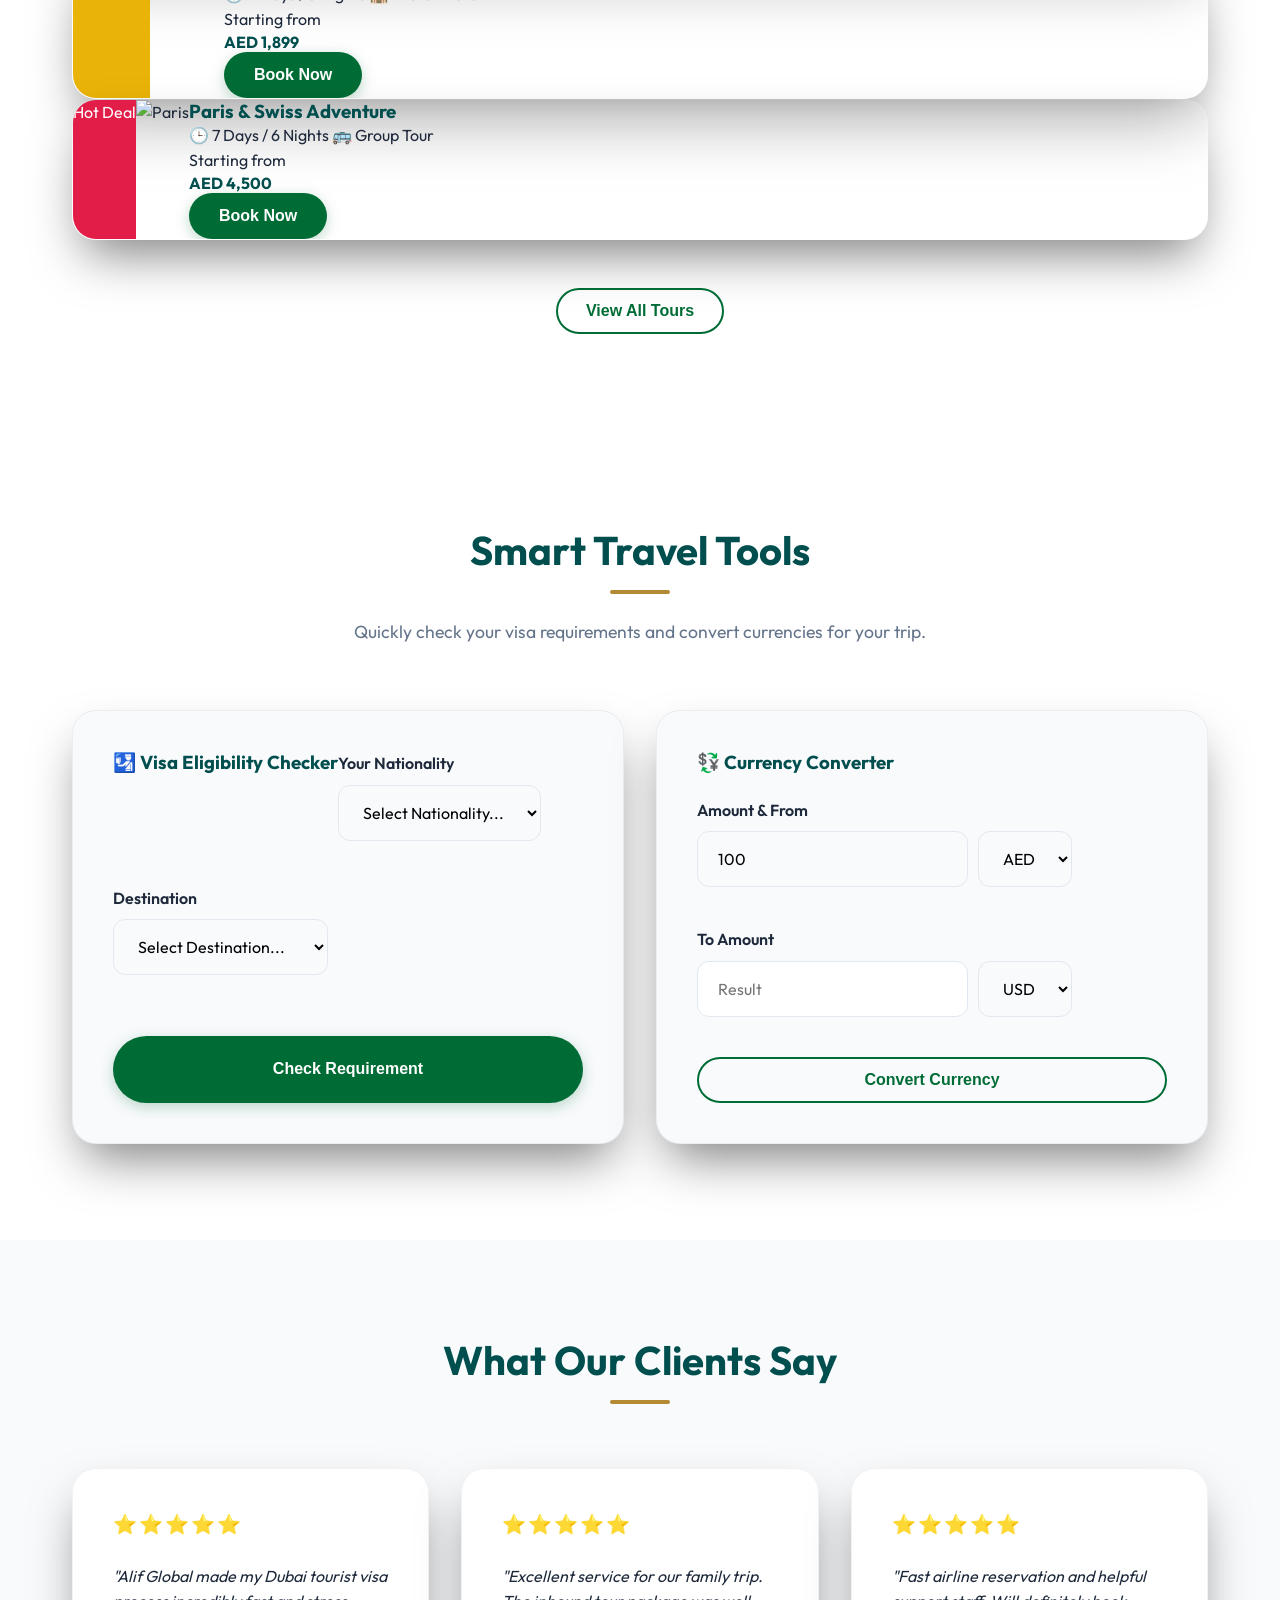
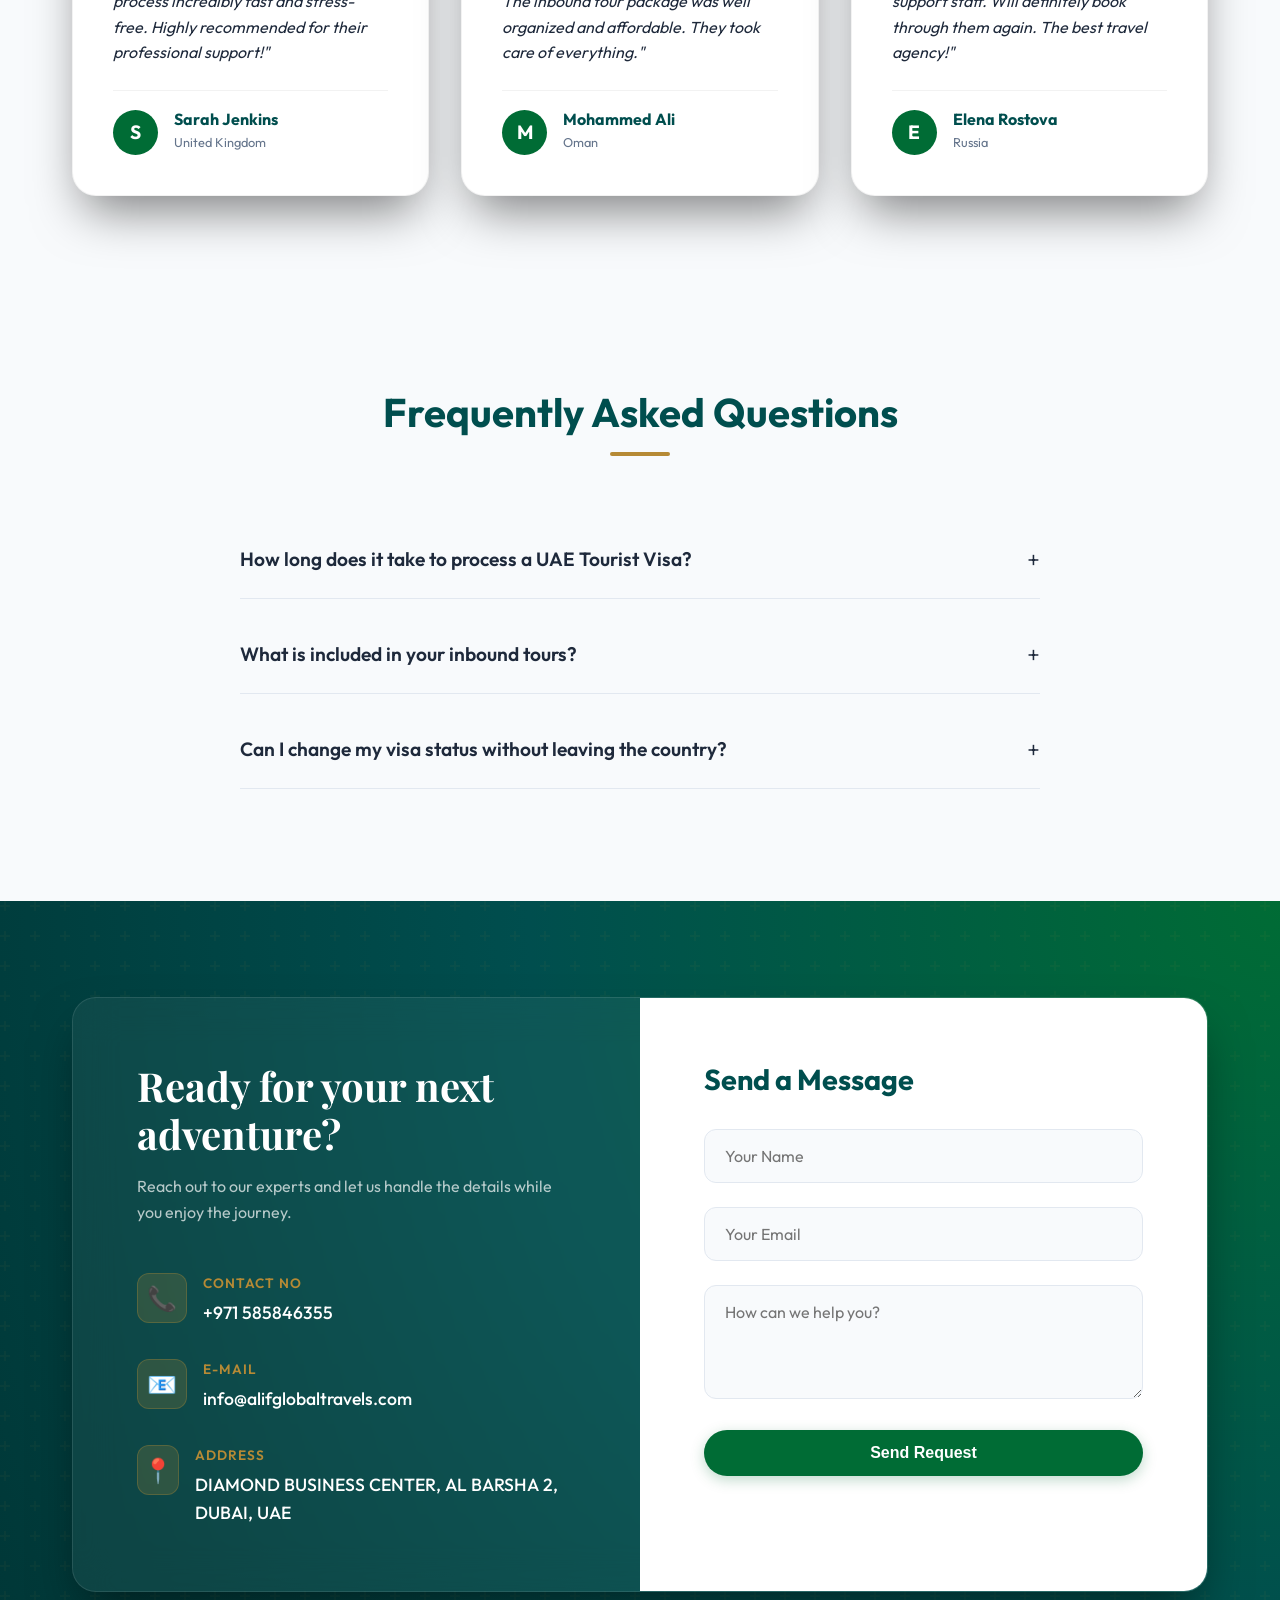
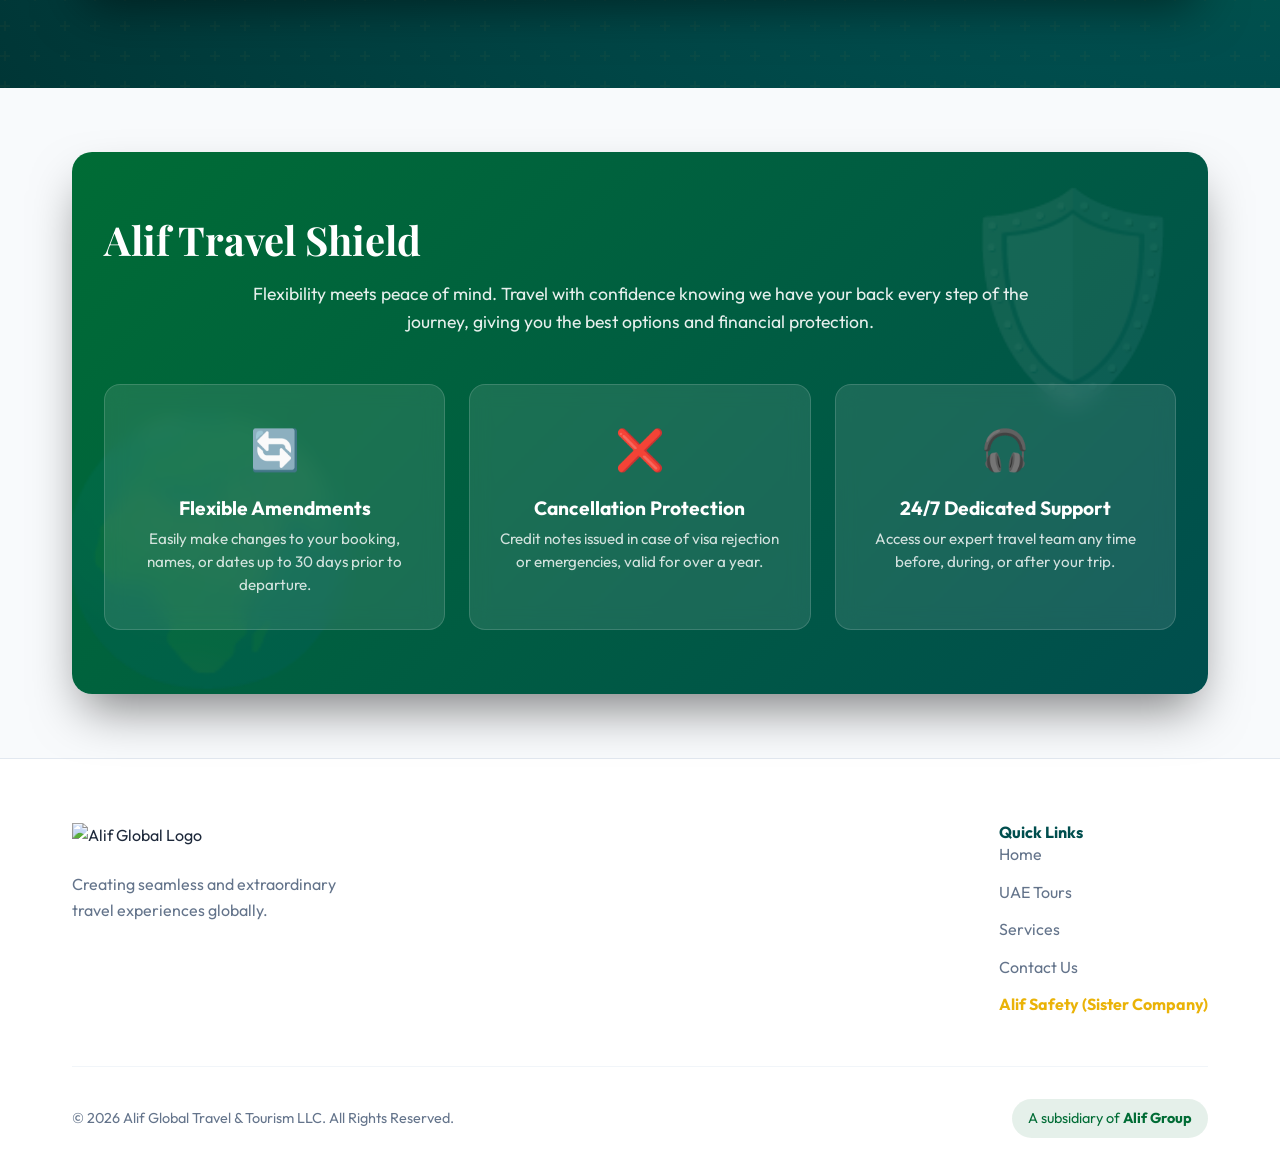
==== commit 8817b4d1: "Fix Google Translate dropdown functionality" ====
--- a/index.html
+++ b/index.html
@@ -12,7 +12,7 @@
     <link rel="preconnect" href="https://fonts.googleapis.com">
     <link rel="preconnect" href="https://fonts.gstatic.com" crossorigin>
     <link href="https://fonts.googleapis.com/css2?family=Outfit:wght@300;400;600;700;800&family=Playfair+Display:ital,wght@0,600;1,600&display=swap" rel="stylesheet">
-    <link rel="stylesheet" href="style.css?v=2.0">
+    <link rel="stylesheet" href="style.css?v=3.0">
 </head>
 <body>
 
@@ -24,6 +24,7 @@
                 <a href="mailto:info@alifglobaltravels.com" class="hide-mobile"><span class="icon">📧</span> info@alifglobaltravels.com</a>
             </div>
             <div class="top-bar-right">
+                <a href="https://alifsafetyuae.com" target="_blank" class="top-bar-link hide-mobile" style="color: #eab308; font-weight: bold;"><span class="icon">🏢</span> Sister Company: Alif Safety</a>
                 <a href="#" aria-label="Facebook">📘</a>
                 <a href="#" aria-label="Instagram">📸</a>
                 <a href="#" aria-label="LinkedIn">💼</a>
@@ -44,10 +45,10 @@
             </a>
             <nav class="nav">
                 <ul class="nav-list">
-                    <li><a href="#hero" class="nav-link">Home</a></li>
-                    <li><a href="#services" class="nav-link">Services</a></li>
-                    <li><a href="#tools" class="nav-link">Travel Tools</a></li>
-                    <li><a href="#faq" class="nav-link">FAQ</a></li>
+                    <li><a href="index.html" class="nav-link">Home</a></li>
+                    <li><a href="uae-tours.html" class="nav-link">UAE Tours</a></li>
+                    <li><a href="index.html#services" class="nav-link">Services</a></li>
+                    <li><a href="index.html#tools" class="nav-link">Travel Tools</a></li>
                     <li><a href="#contact" class="nav-link">Contact</a></li>
                 </ul>
             </nav>
@@ -64,7 +65,7 @@
                     </ul>
                 </div>
                 <!-- Hidden Google Translate Element -->
-                <div id="google_translate_element" style="display:none;"></div>
+                <div id="google_translate_element" style="position: absolute; width: 1px; height: 1px; padding: 0; margin: -1px; overflow: hidden; clip: rect(0, 0, 0, 0); border: 0;"></div>
                 <button id="theme-toggle" class="theme-toggle" aria-label="Toggle Dark Mode">🌙</button>
                 <button id="open-modal-btn" class="btn btn-primary nav-cta">Plan Your Trip</button>
             </div>
@@ -133,7 +134,7 @@
                         <p>15+ Holiday Packages</p>
                     </div>
                 </a>
-                <a href="#deals" class="dest-card" style="background-image: url('https://images.unsplash.com/photo-1540483756294-b2586d5e1dc4?auto=format&fit=crop&w=800&q=80');">
+                <a href="#deals" class="dest-card" style="background-image: url('assets/asia.png');">
                     <div class="dest-overlay"></div>
                     <div class="dest-content">
                         <h3>Asia</h3>
@@ -248,7 +249,7 @@
                 </div>
                 <div class="deal-card glass-panel">
                     <div class="deal-badge" style="background: #e11d48; color: #fff;">Hot Deal</div>
-                    <img src="https://images.unsplash.com/photo-1502602898657-3e907a5ea82c?auto=format&fit=crop&w=600&q=80" alt="Paris" class="deal-img">
+                    <img src="assets/paris.png" alt="Paris" class="deal-img">
                     <div class="deal-info">
                         <h3>Paris & Swiss Adventure</h3>
                         <div class="deal-meta">
@@ -264,9 +265,63 @@
                         </div>
                     </div>
                 </div>
+                <div class="deal-card glass-panel hidden-deal" style="display: none !important;">
+                    <div class="deal-badge" style="background: #0ea5e9;">Spring Fling</div>
+                    <img src="assets/switzerland.png" alt="Switzerland" class="deal-img">
+                    <div class="deal-info">
+                        <h3>Scenic Switzerland</h3>
+                        <div class="deal-meta">
+                            <span>🕒 6 Days / 5 Nights</span>
+                            <span>🏔️ Alps Tour Included</span>
+                        </div>
+                        <div class="deal-price-row">
+                            <div class="price">
+                                <span class="starting-at">Starting from</span>
+                                <h4>AED 5,200</h4>
+                            </div>
+                            <button class="btn btn-primary btn-sm deal-book-btn">Book Now</button>
+                        </div>
+                    </div>
+                </div>
+                <div class="deal-card glass-panel hidden-deal" style="display: none !important;">
+                    <div class="deal-badge" style="background: #f97316;">Desert Safari</div>
+                    <img src="https://images.unsplash.com/photo-1546412414-8035e1776c9a?auto=format&fit=crop&w=600&q=80" alt="Dubai Safari" class="deal-img">
+                    <div class="deal-info">
+                        <h3>Premium Dubai Safari</h3>
+                        <div class="deal-meta">
+                            <span>🕒 1 Day Tour</span>
+                            <span>🚙 4x4 Dune Bashing</span>
+                        </div>
+                        <div class="deal-price-row">
+                            <div class="price">
+                                <span class="starting-at">Starting from</span>
+                                <h4>AED 299</h4>
+                            </div>
+                            <button class="btn btn-primary btn-sm deal-book-btn">Book Now</button>
+                        </div>
+                    </div>
+                </div>
+                <div class="deal-card glass-panel hidden-deal" style="display: none !important;">
+                    <div class="deal-badge" style="background: #10b981;">Nature Escape</div>
+                    <img src="https://images.unsplash.com/photo-1537996194471-e657df975ab4?auto=format&fit=crop&w=600&q=80" alt="Maldives" class="deal-img">
+                    <div class="deal-info">
+                        <h3>Maldives Paradise</h3>
+                        <div class="deal-meta">
+                            <span>🕒 4 Days / 3 Nights</span>
+                            <span>🏖️ Beach Villa</span>
+                        </div>
+                        <div class="deal-price-row">
+                            <div class="price">
+                                <span class="starting-at">Starting from</span>
+                                <h4>AED 3,899</h4>
+                            </div>
+                            <button class="btn btn-primary btn-sm deal-book-btn">Book Now</button>
+                        </div>
+                    </div>
+                </div>
             </div>
             <div class="center-btn" style="text-align: center; margin-top: 3rem;">
-                <a href="#contact" class="btn btn-outline" style="color: var(--color-primary); border-color: var(--color-primary);">View All Tours</a>
+                <button id="view-all-tours-btn" class="btn btn-outline" style="color: var(--color-primary); border-color: var(--color-primary); background: transparent;">View All Tours</button>
             </div>
         </div>
     </section>
@@ -509,9 +564,11 @@
                 <div class="footer-links">
                     <h4 class="footer-title">Quick Links</h4>
                     <ul>
-                        <li><a href="#hero">Home</a></li>
-                        <li><a href="#services">Services</a></li>
+                        <li><a href="index.html">Home</a></li>
+                        <li><a href="uae-tours.html">UAE Tours</a></li>
+                        <li><a href="index.html#services">Services</a></li>
                         <li><a href="#contact">Contact Us</a></li>
+                        <li><a href="https://alifsafetyuae.com" target="_blank" style="color: #eab308; font-weight: bold;">Alif Safety (Sister Company)</a></li>
                     </ul>
                 </div>
             </div>
@@ -597,6 +654,6 @@
         </svg>
     </a>
 
-    <script src="script.js?v=2.0"></script>
+    <script src="script.js?v=3.0"></script>
 </body>
 </html>
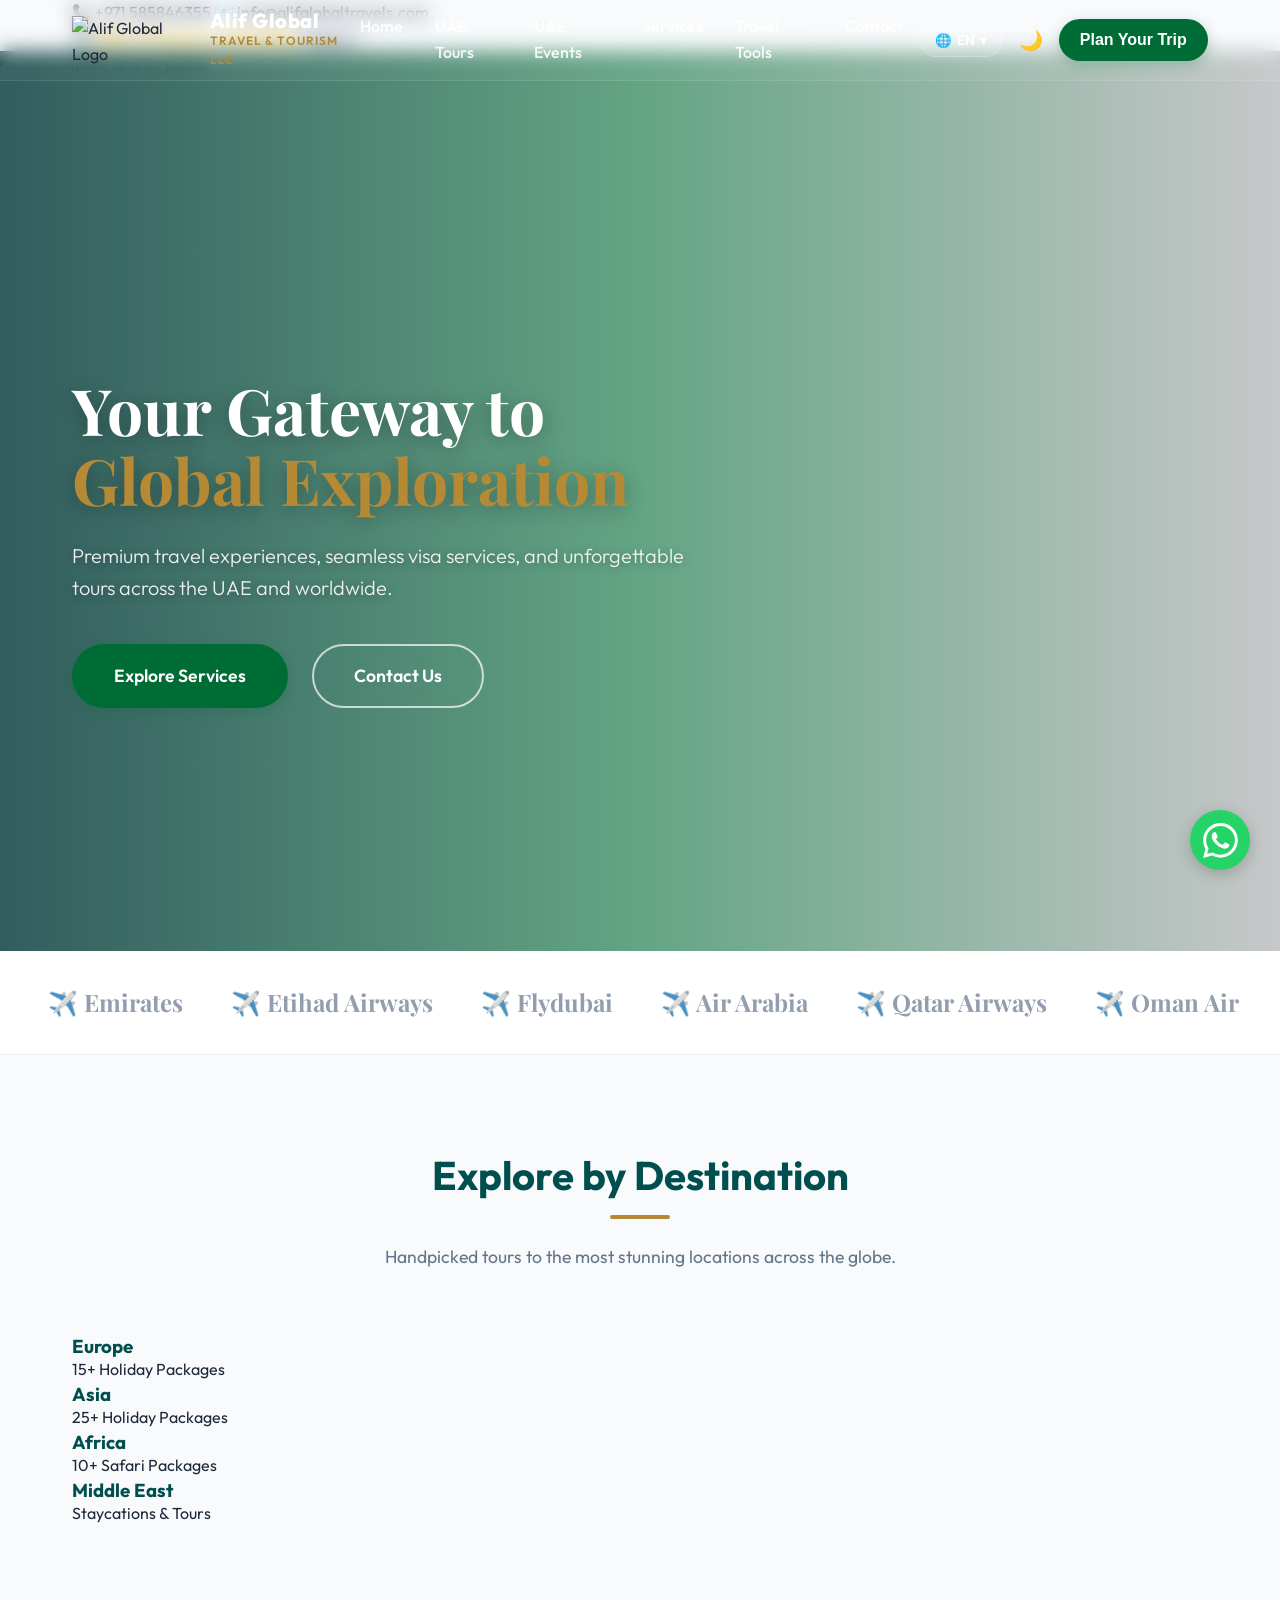
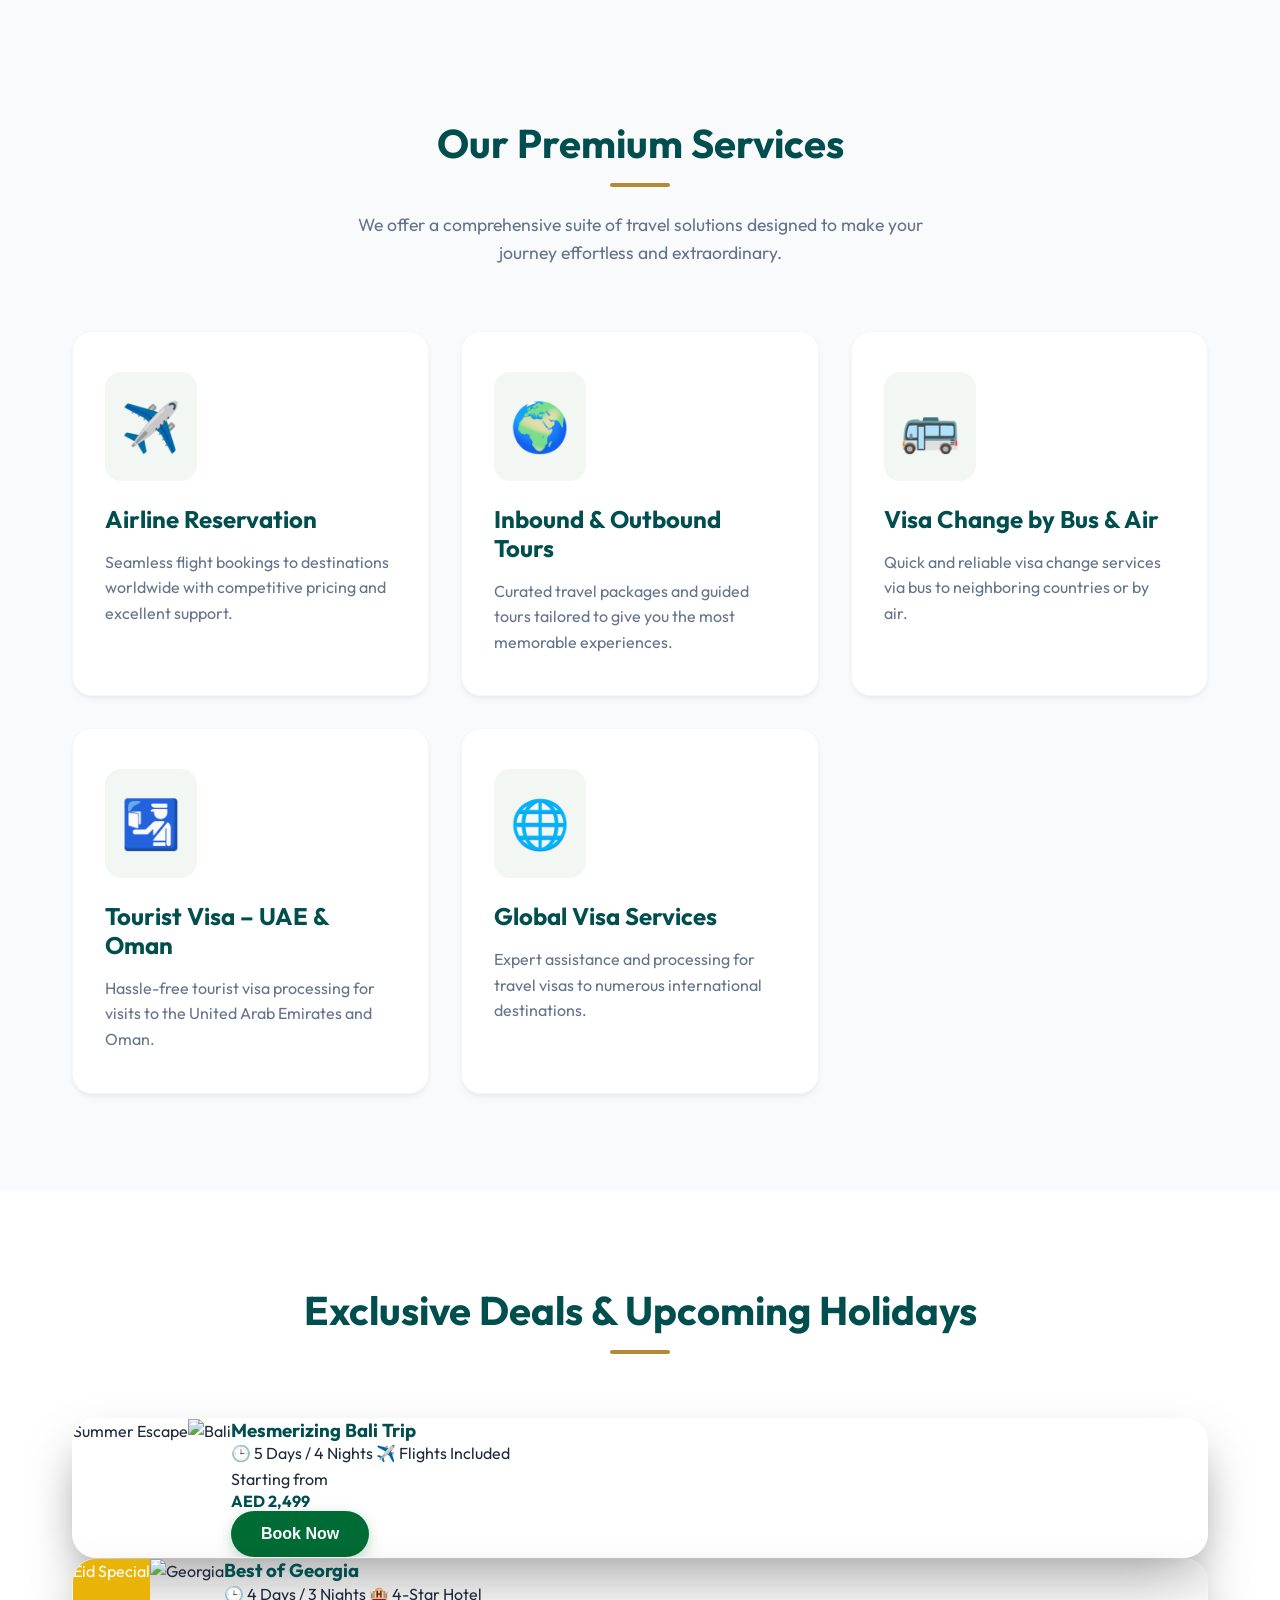
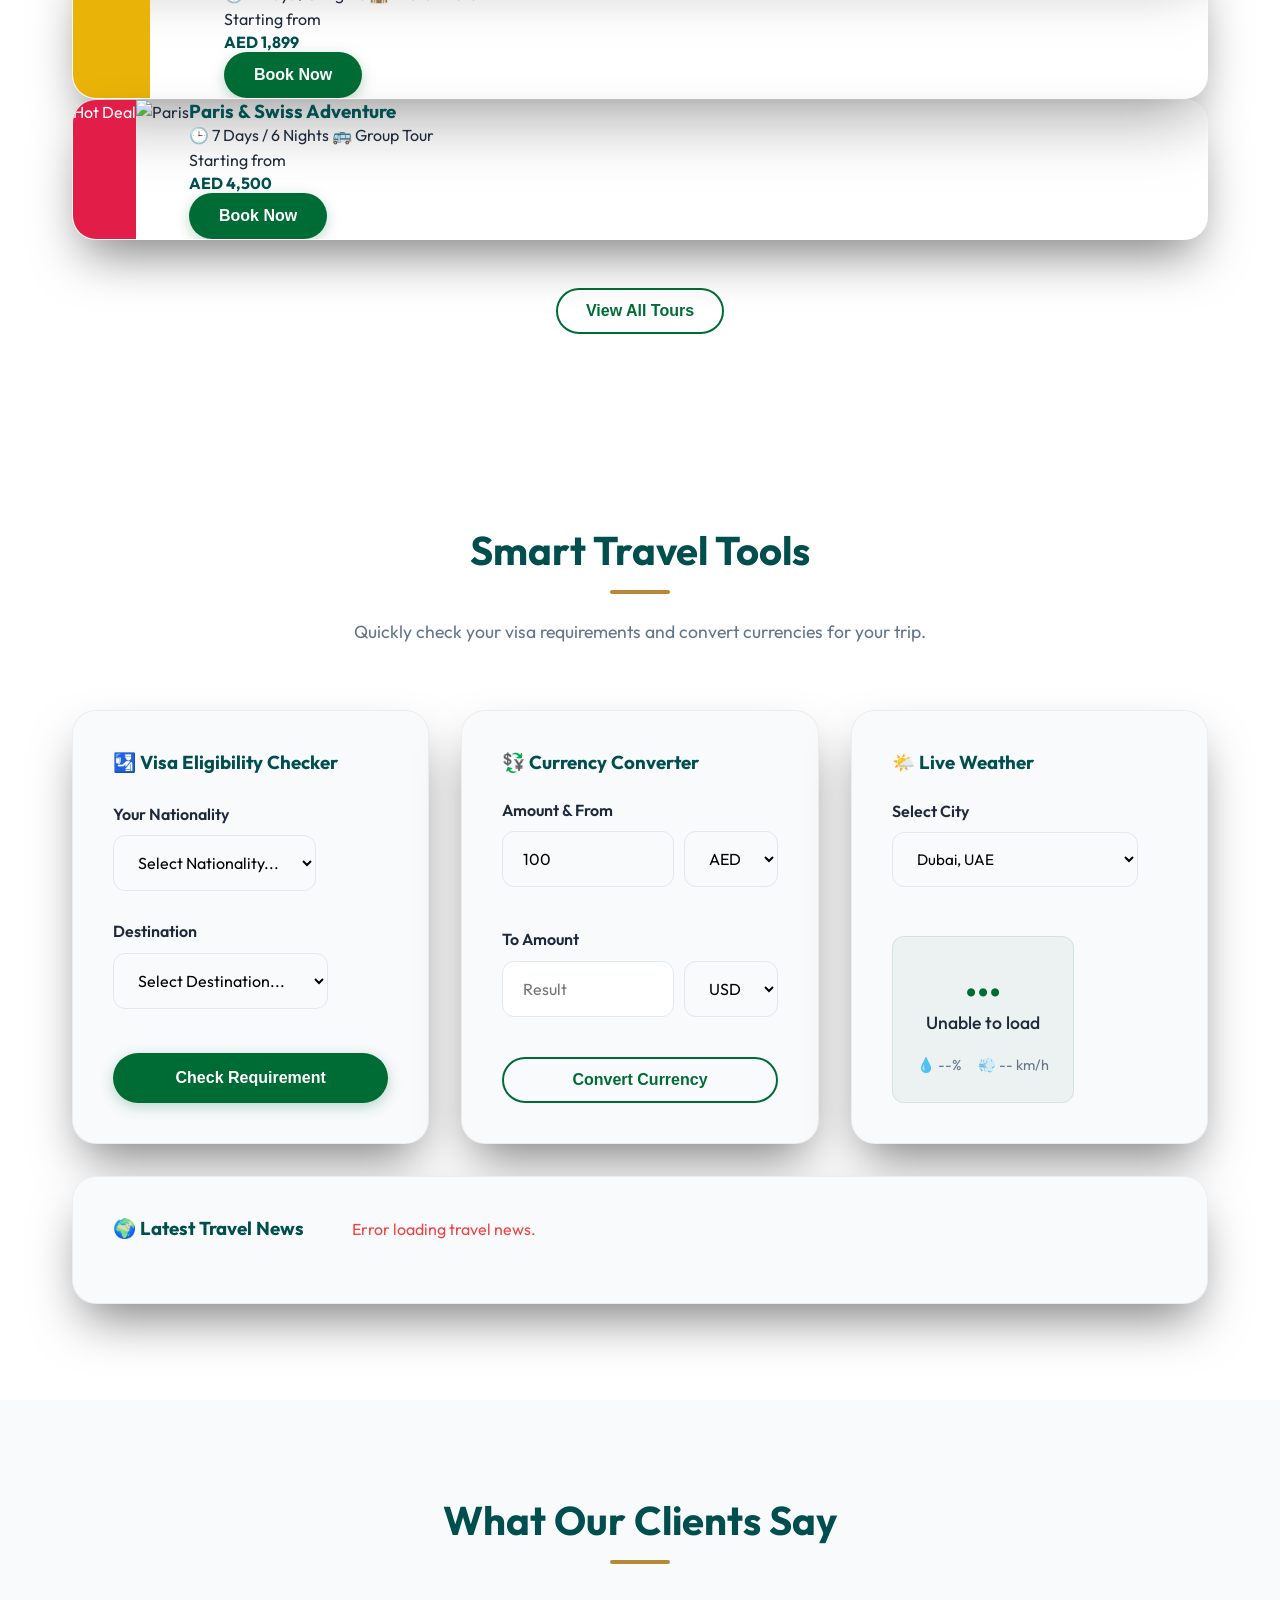
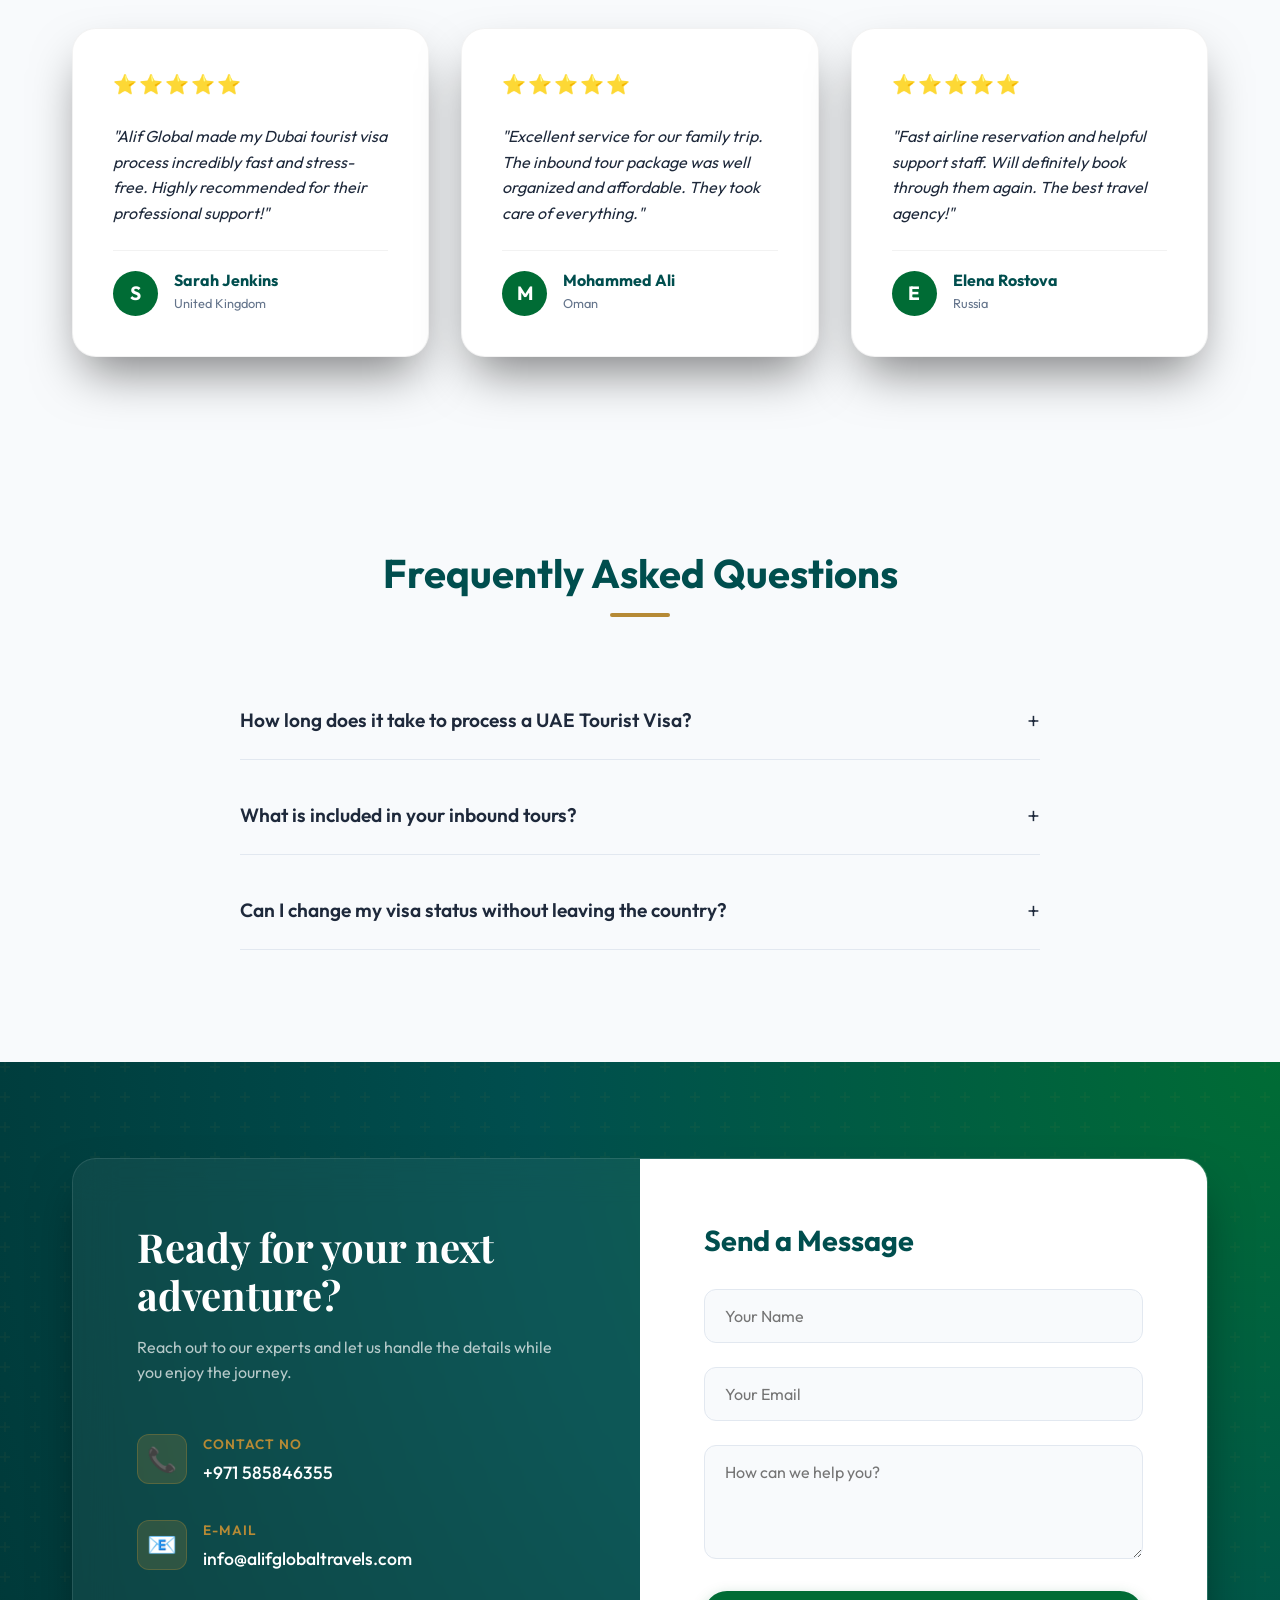
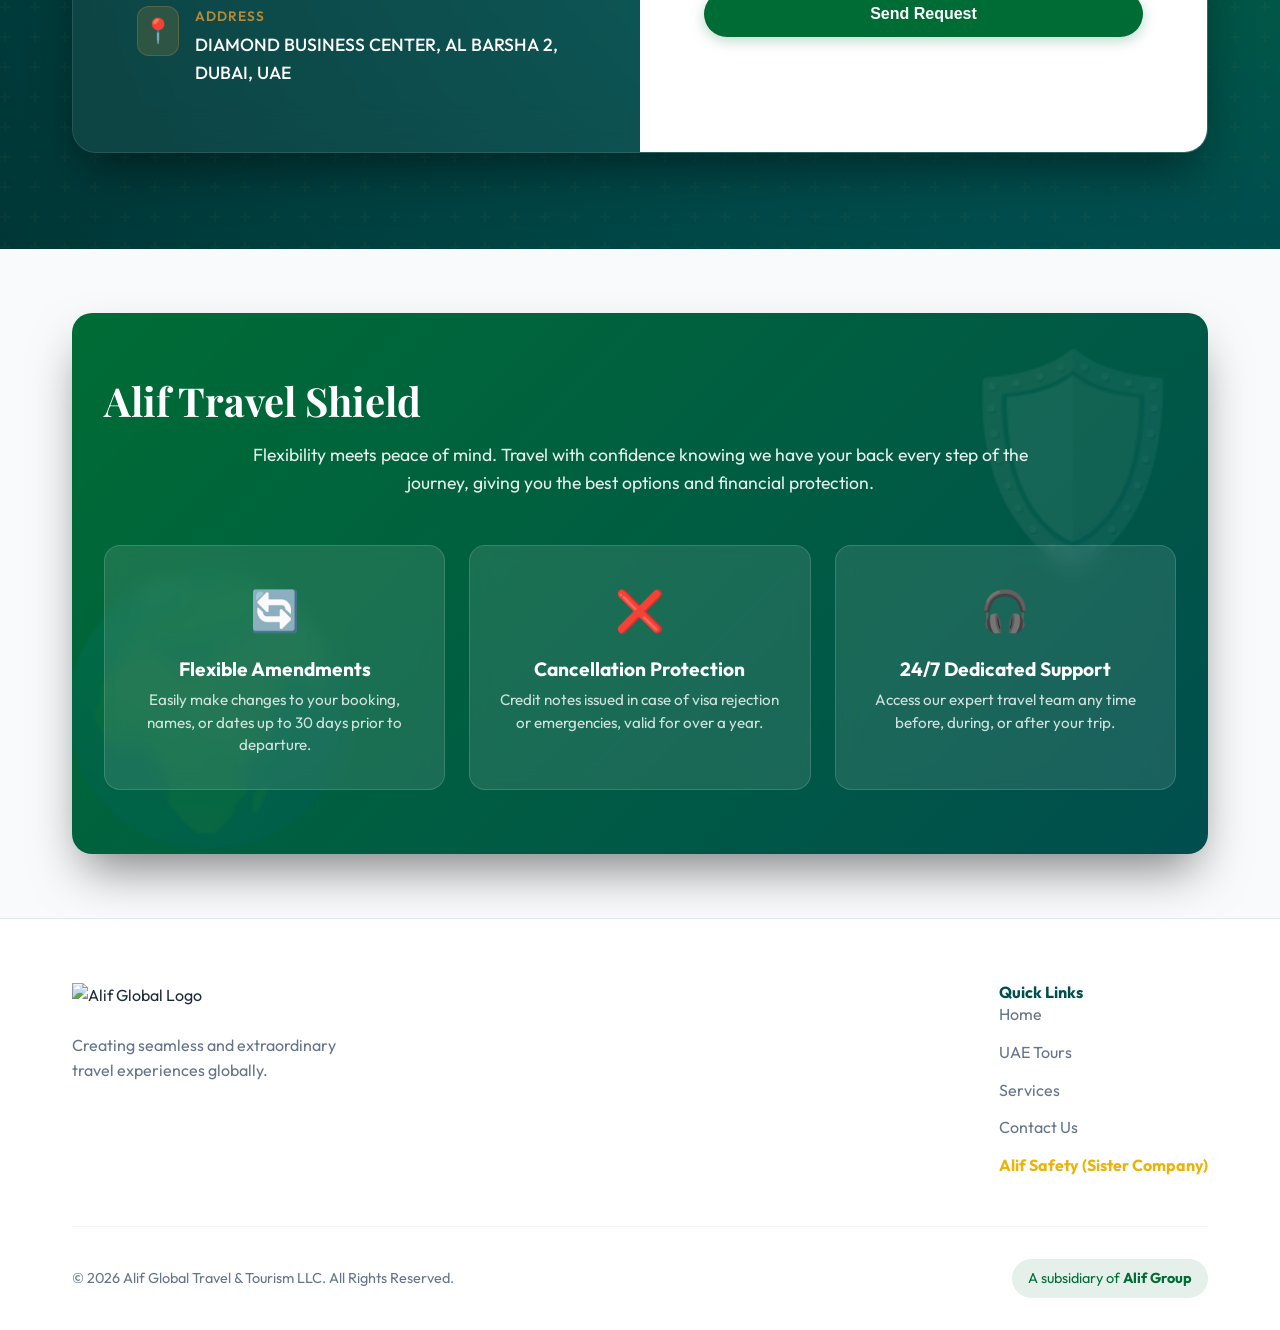
==== commit 3b5a830e: "Fix weather fallback and news parser" ====
--- a/index.html
+++ b/index.html
@@ -25,9 +25,6 @@
             </div>
             <div class="top-bar-right">
                 <a href="https://alifsafetyuae.com" target="_blank" class="top-bar-link hide-mobile" style="color: #eab308; font-weight: bold;"><span class="icon">🏢</span> Sister Company: Alif Safety</a>
-                <a href="#" aria-label="Facebook">📘</a>
-                <a href="#" aria-label="Instagram">📸</a>
-                <a href="#" aria-label="LinkedIn">💼</a>
                 <a href="#contact" class="top-bar-link hide-mobile">Support</a>
             </div>
         </div>
@@ -47,11 +44,13 @@
                 <ul class="nav-list">
                     <li><a href="index.html" class="nav-link">Home</a></li>
                     <li><a href="uae-tours.html" class="nav-link">UAE Tours</a></li>
+                    <li><a href="events.html" class="nav-link">UAE Events</a></li>
                     <li><a href="index.html#services" class="nav-link">Services</a></li>
                     <li><a href="index.html#tools" class="nav-link">Travel Tools</a></li>
                     <li><a href="#contact" class="nav-link">Contact</a></li>
                 </ul>
             </nav>
+            <div class="nav-actions" style="display: flex; align-items: center; gap: 1rem;">
                 <div class="custom-translate">
                     <button class="translate-btn" aria-label="Select Language">
                         <span class="globe-icon">🌐</span> <span class="current-lang">EN</span> <span class="caret">▾</span>
@@ -64,11 +63,11 @@
                         <li data-lang="zh-CN">中文 (Chinese)</li>
                     </ul>
                 </div>
-                <!-- Hidden Google Translate Element -->
-                <div id="google_translate_element" style="position: absolute; width: 1px; height: 1px; padding: 0; margin: -1px; overflow: hidden; clip: rect(0, 0, 0, 0); border: 0;"></div>
-                <button id="theme-toggle" class="theme-toggle" aria-label="Toggle Dark Mode">🌙</button>
-                <button id="open-modal-btn" class="btn btn-primary nav-cta">Plan Your Trip</button>
-            </div>
+                <button id="theme-toggle" class="theme-toggle" aria-label="Toggle Dark Mode" style="background: none; border: none; font-size: 1.2rem; cursor: pointer;">🌙</button>
+                <button id="open-modal-btn" class="btn btn-primary nav-cta" style="margin-left: 0; padding: 0.6rem 1.2rem; white-space: nowrap;">Plan Your Trip</button>
+            </div>
+            <!-- Hidden Google Translate Element -->
+            <div id="google_translate_element" style="position: absolute; width: 1px; height: 1px; padding: 0; margin: -1px; overflow: hidden; clip: rect(0, 0, 0, 0); border: 0;"></div>
             <button class="mobile-toggle" id="mobile-toggle" aria-label="Toggle navigation">
                 <span></span>
                 <span></span>
@@ -397,6 +396,84 @@
                     </div>
                     <button id="convert-btn" class="btn btn-outline btn-full" style="margin-top: 1rem; color: var(--color-primary); border-color: var(--color-primary);">Convert Currency</button>
                 </div>
+
+                <!-- Weather Widget -->
+                <div class="tool-card glass-panel" style="padding: 2.5rem; background: var(--color-bg);">
+                    <h3 class="tool-title" style="margin-bottom: 1.5rem;">🌤️ Live Weather</h3>
+                    <div class="form-group">
+                        <label style="display:block; margin-bottom: 0.5rem; color: var(--color-text-main); font-weight: 600;">Select City</label>
+                        <select id="weather-city" class="form-control" style="font-size: 0.95rem;">
+                            <option value="current" id="opt-current-loc" style="display: none; color: var(--color-primary); font-weight: 800;">📍 Current Location</option>
+                            <optgroup label="Middle East & Africa">
+                                <option value="dubai" selected>Dubai, UAE</option>
+                                <option value="abu_dhabi">Abu Dhabi, UAE</option>
+                                <option value="muscat">Muscat, Oman</option>
+                                <option value="doha">Doha, Qatar</option>
+                                <option value="riyadh">Riyadh, Saudi Arabia</option>
+                                <option value="cairo">Cairo, Egypt</option>
+                                <option value="cape_town">Cape Town, South Africa</option>
+                                <option value="marrakech">Marrakech, Morocco</option>
+                            </optgroup>
+                            <optgroup label="Europe">
+                                <option value="london">London, UK</option>
+                                <option value="paris">Paris, France</option>
+                                <option value="rome">Rome, Italy</option>
+                                <option value="barcelona">Barcelona, Spain</option>
+                                <option value="amsterdam">Amsterdam, Netherlands</option>
+                                <option value="istanbul">Istanbul, Turkey</option>
+                                <option value="athens">Athens, Greece</option>
+                                <option value="vienna">Vienna, Austria</option>
+                                <option value="prague">Prague, Czechia</option>
+                                <option value="zurich">Zurich, Switzerland</option>
+                                <option value="berlin">Berlin, Germany</option>
+                            </optgroup>
+                            <optgroup label="Asia">
+                                <option value="bangkok">Bangkok, Thailand</option>
+                                <option value="phuket">Phuket, Thailand</option>
+                                <option value="tokyo">Tokyo, Japan</option>
+                                <option value="kyoto">Kyoto, Japan</option>
+                                <option value="singapore">Singapore</option>
+                                <option value="bali">Bali, Indonesia</option>
+                                <option value="kuala_lumpur">Kuala Lumpur, Malaysia</option>
+                                <option value="ho_chi_minh">Ho Chi Minh City, Vietnam</option>
+                                <option value="seoul">Seoul, South Korea</option>
+                                <option value="male">Male, Maldives</option>
+                                <option value="mumbai">Mumbai, India</option>
+                            </optgroup>
+                            <optgroup label="North America">
+                                <option value="new_york">New York, USA</option>
+                                <option value="los_angeles">Los Angeles, USA</option>
+                                <option value="miami">Miami, USA</option>
+                                <option value="las_vegas">Las Vegas, USA</option>
+                                <option value="toronto">Toronto, Canada</option>
+                                <option value="cancun">Cancun, Mexico</option>
+                            </optgroup>
+                            <optgroup label="South America & Oceania">
+                                <option value="rio">Rio de Janeiro, Brazil</option>
+                                <option value="buenos_aires">Buenos Aires, Argentina</option>
+                                <option value="sydney">Sydney, Australia</option>
+                                <option value="auckland">Auckland, New Zealand</option>
+                                <option value="fiji">Fiji</option>
+                            </optgroup>
+                        </select>
+                    </div>
+                    <div id="weather-result" style="margin-top: 1.5rem; padding: 1.5rem; border-radius: 12px; background: rgba(0, 108, 53, 0.05); text-align: center; border: 1px solid rgba(0, 108, 53, 0.1);">
+                        <div id="weather-temp" style="font-size: 2.5rem; font-weight: 800; color: var(--color-primary); line-height: 1;">--°C</div>
+                        <div id="weather-desc" style="font-size: 1.1rem; color: var(--color-text-main); margin-top: 0.5rem; font-weight: 500;">Loading...</div>
+                        <div style="display: flex; justify-content: center; gap: 1rem; margin-top: 1rem; font-size: 0.9rem; color: var(--color-text-muted);">
+                            <span title="Humidity">💧 <span id="weather-humidity">--</span>%</span>
+                            <span title="Wind Speed">💨 <span id="weather-wind">--</span> km/h</span>
+                        </div>
+                    </div>
+                </div>
+                
+                <!-- Live Travel News Widget -->
+                <div class="tool-card glass-panel" style="padding: 2.5rem; background: var(--color-bg); grid-column: 1 / -1;">
+                    <h3 class="tool-title" style="margin-bottom: 1.5rem;">🌍 Latest Travel News</h3>
+                    <div id="news-container" style="display: grid; grid-template-columns: repeat(auto-fit, minmax(280px, 1fr)); gap: 1.5rem;">
+                        <div style="text-align: center; color: var(--color-text-muted); padding: 2rem; grid-column: 1/-1;">Loading latest headlines...</div>
+                    </div>
+                </div>
             </div>
         </div>
     </section>
@@ -654,6 +731,6 @@
         </svg>
     </a>
 
-    <script src="script.js?v=3.0"></script>
+    <script src="script.js?v=3.1"></script>
 </body>
 </html>
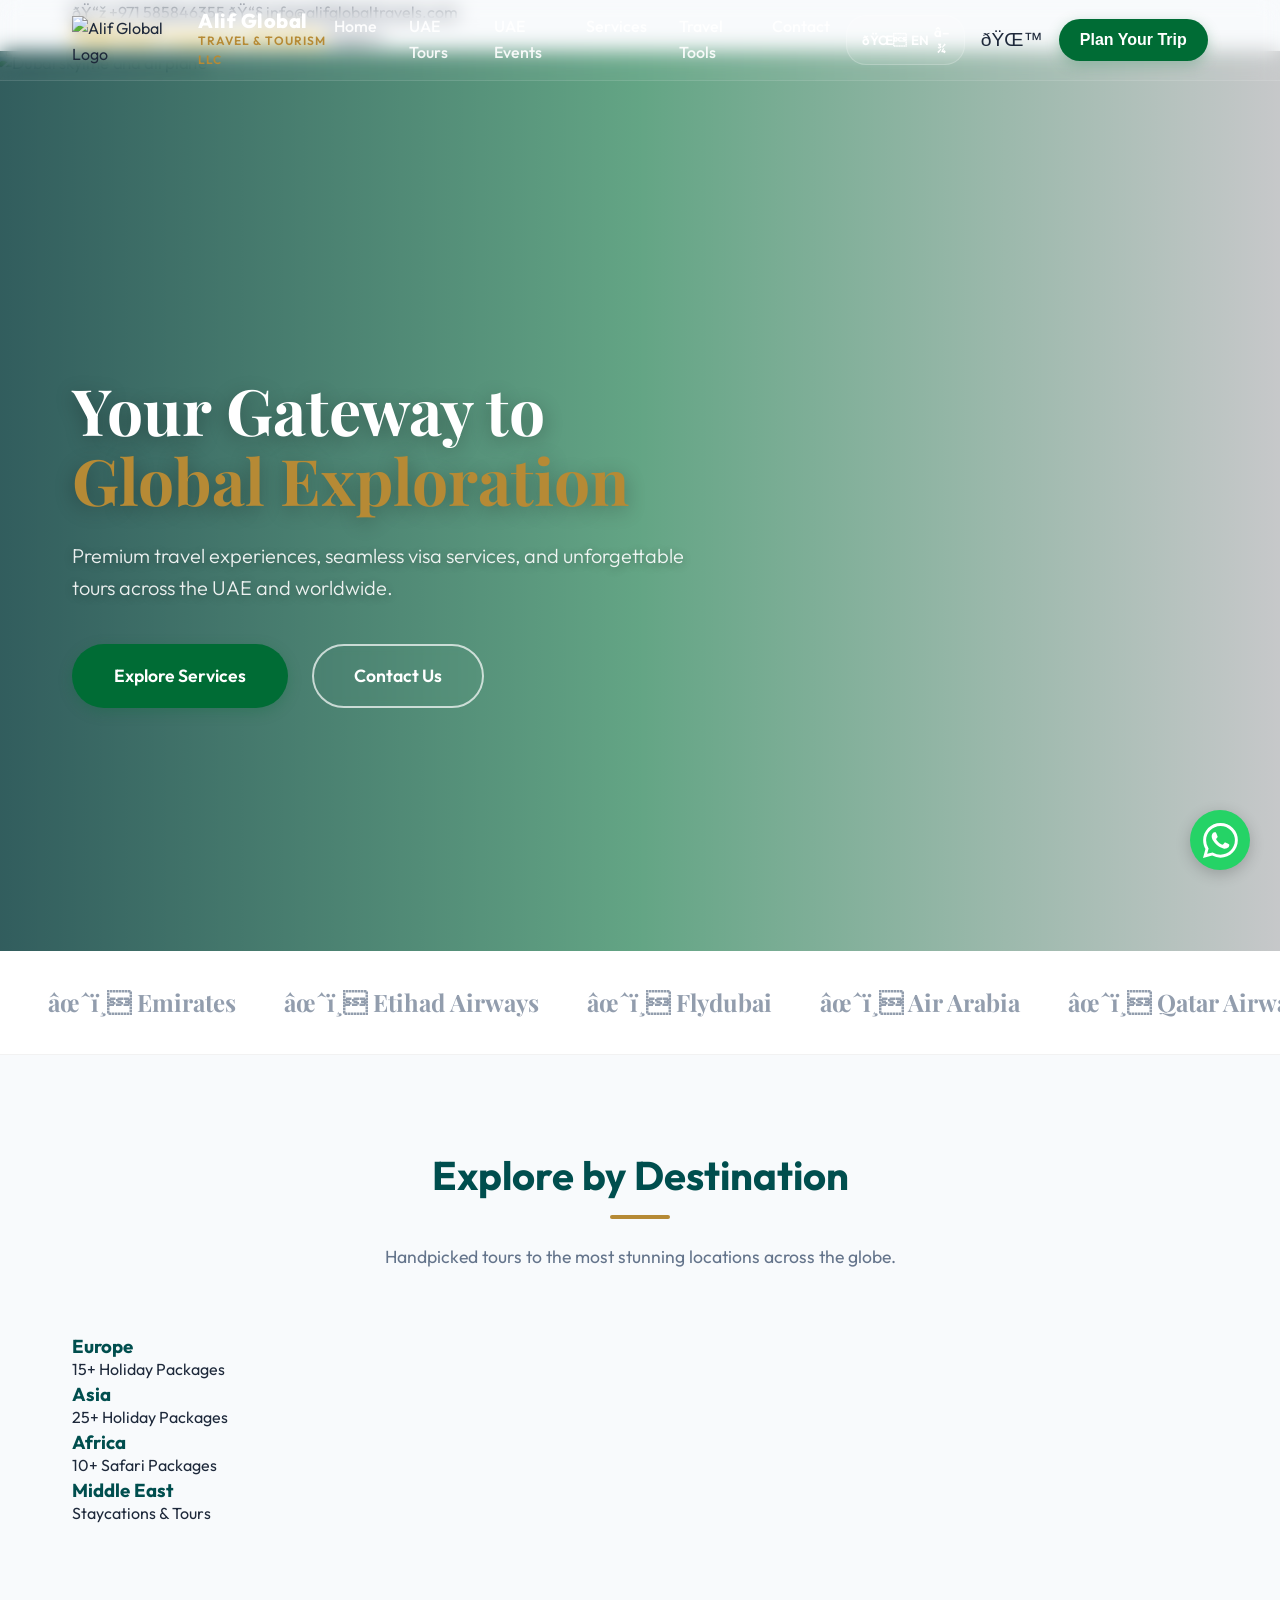
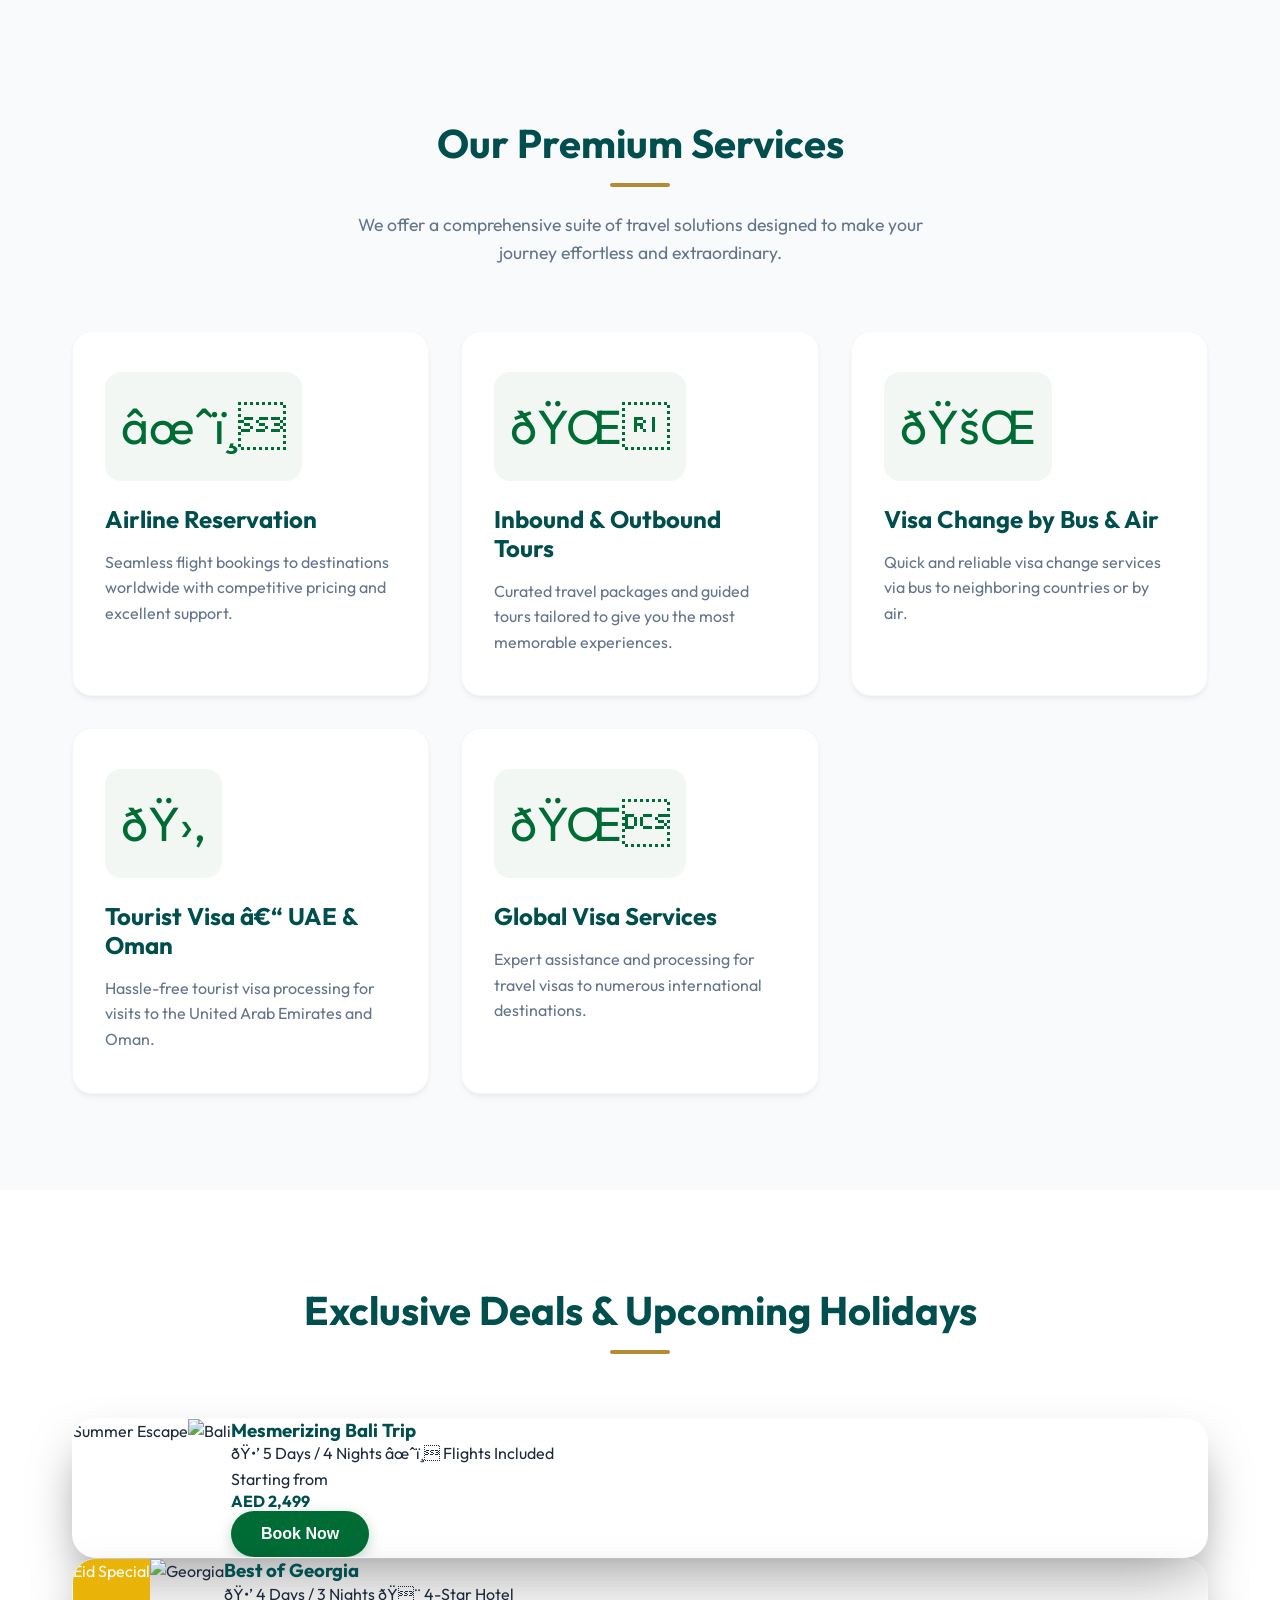
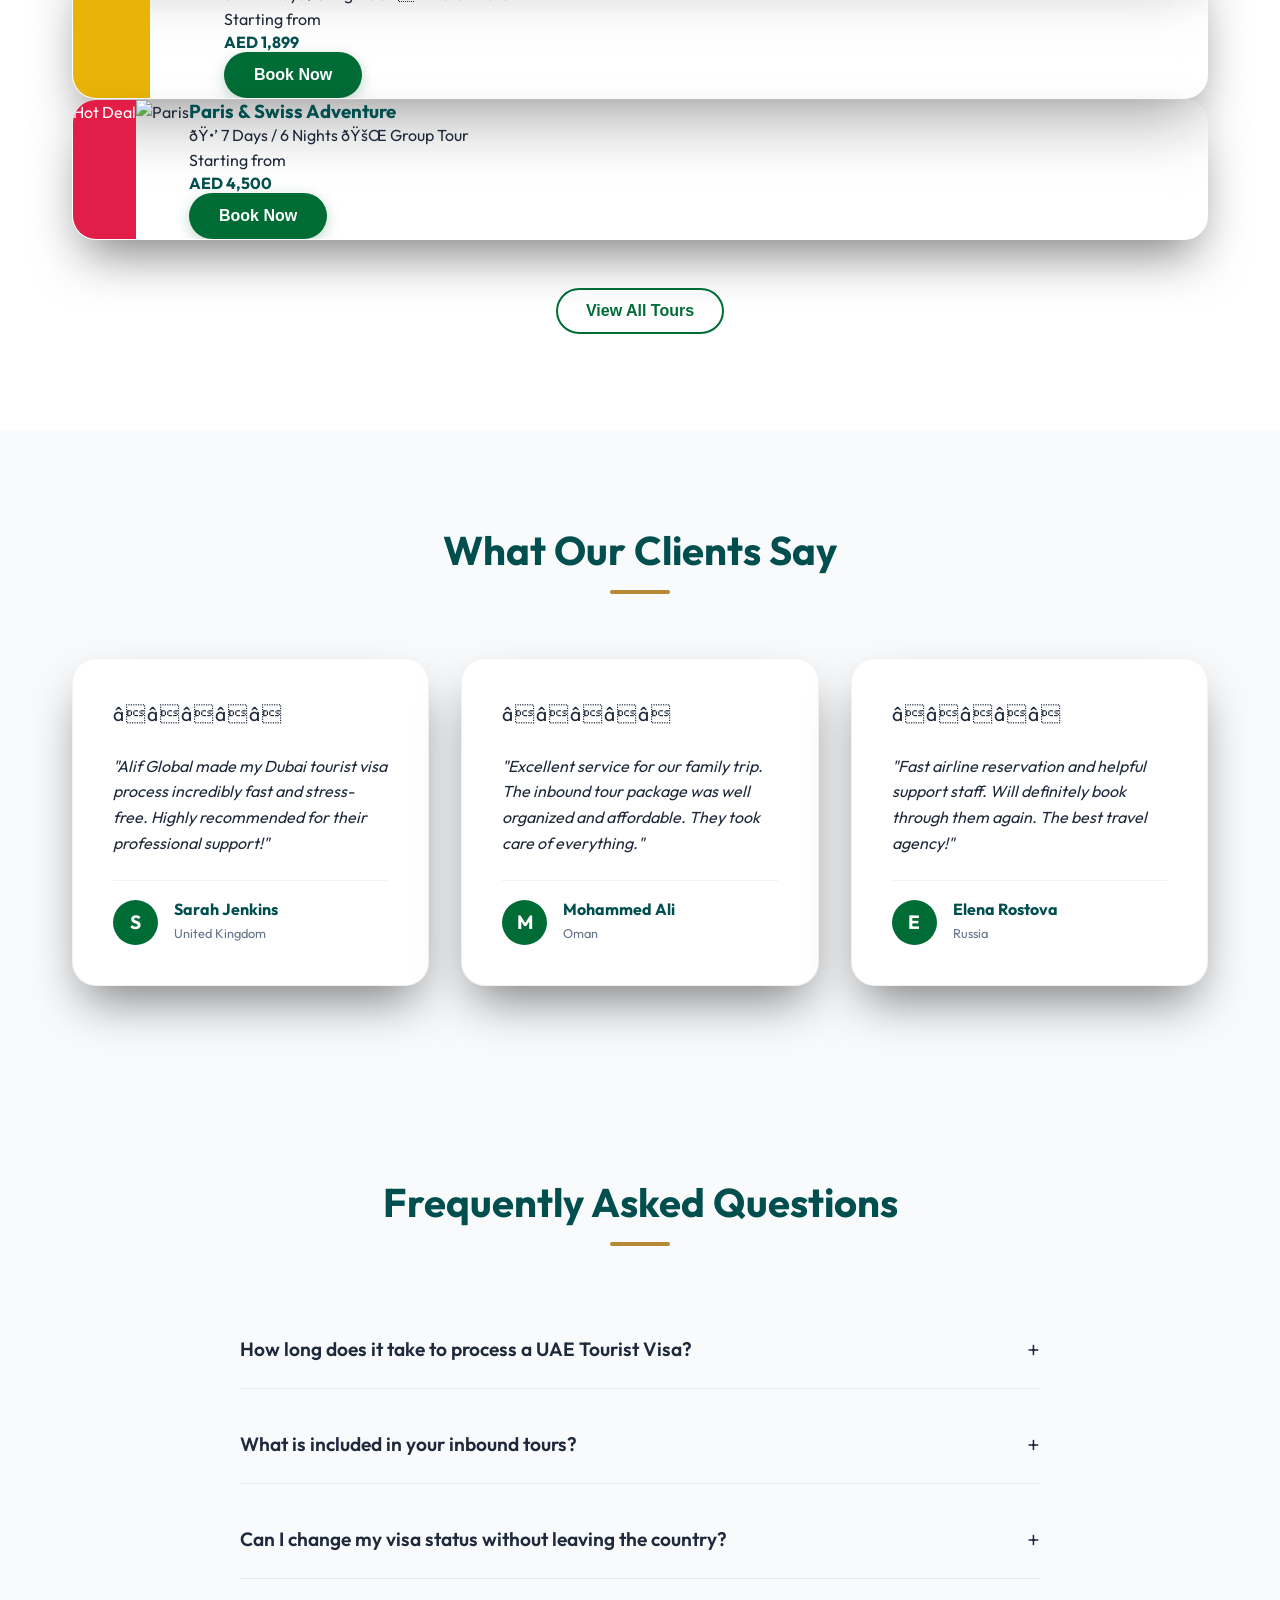
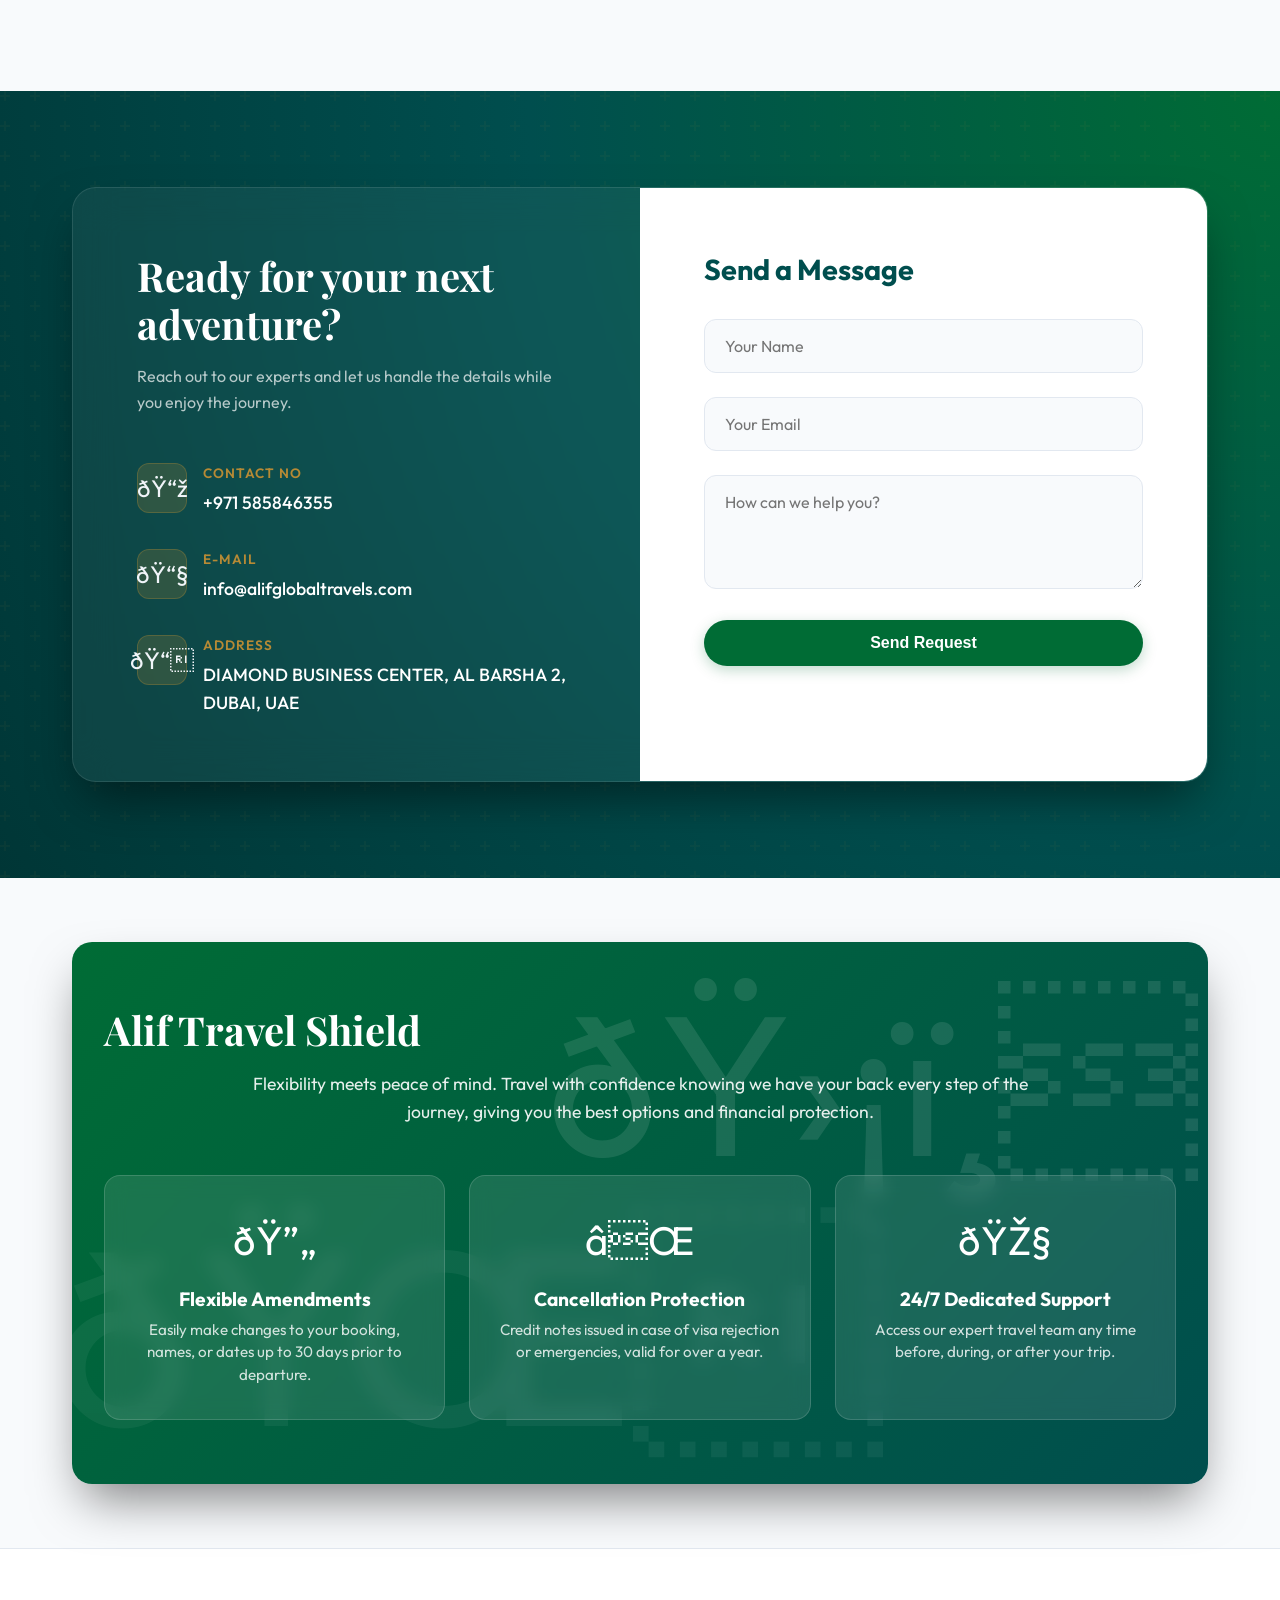
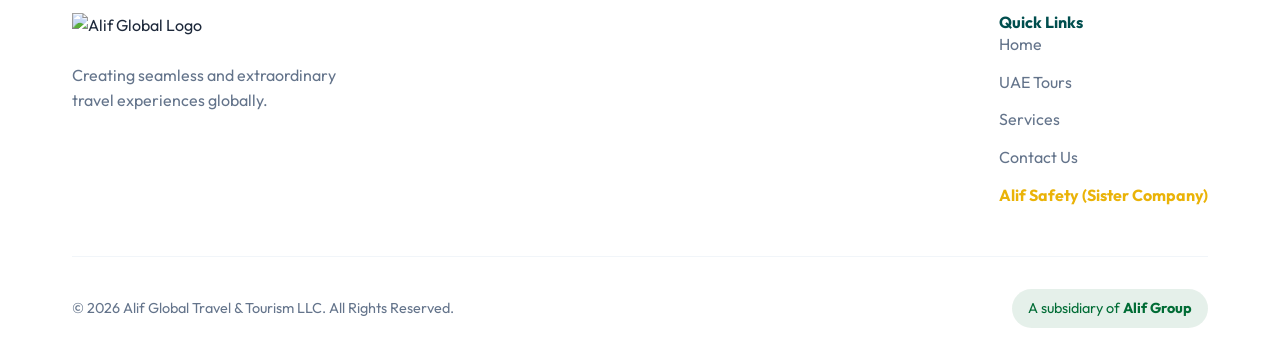
==== commit f0f2bb78: "Fix Google Translate loading and implementation" ====
--- a/index.html
+++ b/index.html
@@ -1,4 +1,4 @@
-<!DOCTYPE html>
+﻿<!DOCTYPE html>
 <html lang="en">
 <head>
     <meta charset="UTF-8">
@@ -20,11 +20,11 @@
     <div class="top-bar" id="top-bar">
         <div class="container top-bar-container">
             <div class="top-bar-left">
-                <a href="tel:+971585846355"><span class="icon">📞</span> +971 585846355</a>
-                <a href="mailto:info@alifglobaltravels.com" class="hide-mobile"><span class="icon">📧</span> info@alifglobaltravels.com</a>
+                <a href="tel:+971585846355"><span class="icon">ðŸ“ž</span> +971 585846355</a>
+                <a href="mailto:info@alifglobaltravels.com" class="hide-mobile"><span class="icon">ðŸ“§</span> info@alifglobaltravels.com</a>
             </div>
             <div class="top-bar-right">
-                <a href="https://alifsafetyuae.com" target="_blank" class="top-bar-link hide-mobile" style="color: #eab308; font-weight: bold;"><span class="icon">🏢</span> Sister Company: Alif Safety</a>
+                <a href="https://alifsafetyuae.com" target="_blank" class="top-bar-link hide-mobile" style="color: #eab308; font-weight: bold;"><span class="icon">ðŸ¢</span> Sister Company: Alif Safety</a>
                 <a href="#contact" class="top-bar-link hide-mobile">Support</a>
             </div>
         </div>
@@ -46,24 +46,24 @@
                     <li><a href="uae-tours.html" class="nav-link">UAE Tours</a></li>
                     <li><a href="events.html" class="nav-link">UAE Events</a></li>
                     <li><a href="index.html#services" class="nav-link">Services</a></li>
-                    <li><a href="index.html#tools" class="nav-link">Travel Tools</a></li>
+                    <li><a href="travel-resources.html" class="nav-link">Travel Tools</a></li>
                     <li><a href="#contact" class="nav-link">Contact</a></li>
                 </ul>
             </nav>
             <div class="nav-actions" style="display: flex; align-items: center; gap: 1rem;">
                 <div class="custom-translate">
                     <button class="translate-btn" aria-label="Select Language">
-                        <span class="globe-icon">🌐</span> <span class="current-lang">EN</span> <span class="caret">▾</span>
+                        <span class="globe-icon">ðŸŒ</span> <span class="current-lang">EN</span> <span class="caret">â–¾</span>
                     </button>
                     <ul class="translate-dropdown">
                         <li data-lang="en">English</li>
-                        <li data-lang="ar">العربية (Arabic)</li>
-                        <li data-lang="ru">Русский (Russian)</li>
-                        <li data-lang="hi">हिन्दी (Hindi)</li>
-                        <li data-lang="zh-CN">中文 (Chinese)</li>
+                        <li data-lang="ar">Ø§Ù„Ø¹Ø±Ø¨ÙŠØ© (Arabic)</li>
+                        <li data-lang="ru">Ð ÑƒÑÑÐºÐ¸Ð¹ (Russian)</li>
+                        <li data-lang="hi">à¤¹à¤¿à¤¨à¥à¤¦à¥€ (Hindi)</li>
+                        <li data-lang="zh-CN">ä¸­æ–‡ (Chinese)</li>
                     </ul>
                 </div>
-                <button id="theme-toggle" class="theme-toggle" aria-label="Toggle Dark Mode" style="background: none; border: none; font-size: 1.2rem; cursor: pointer;">🌙</button>
+                <button id="theme-toggle" class="theme-toggle" aria-label="Toggle Dark Mode" style="background: none; border: none; font-size: 1.2rem; cursor: pointer;">ðŸŒ™</button>
                 <button id="open-modal-btn" class="btn btn-primary nav-cta" style="margin-left: 0; padding: 0.6rem 1.2rem; white-space: nowrap;">Plan Your Trip</button>
             </div>
             <!-- Hidden Google Translate Element -->
@@ -98,21 +98,21 @@
     <section class="partners-section">
         <div class="partners-marquee">
             <div class="marquee-content">
-                <span>✈️ Emirates</span>
-                <span>✈️ Etihad Airways</span>
-                <span>✈️ Flydubai</span>
-                <span>✈️ Air Arabia</span>
-                <span>✈️ Qatar Airways</span>
-                <span>✈️ Oman Air</span>
-                <span>✈️ Saudi Airlines</span>
+                <span>âœˆï¸ Emirates</span>
+                <span>âœˆï¸ Etihad Airways</span>
+                <span>âœˆï¸ Flydubai</span>
+                <span>âœˆï¸ Air Arabia</span>
+                <span>âœˆï¸ Qatar Airways</span>
+                <span>âœˆï¸ Oman Air</span>
+                <span>âœˆï¸ Saudi Airlines</span>
                 <!-- Duplicate for infinite effect -->
-                <span>✈️ Emirates</span>
-                <span>✈️ Etihad Airways</span>
-                <span>✈️ Flydubai</span>
-                <span>✈️ Air Arabia</span>
-                <span>✈️ Qatar Airways</span>
-                <span>✈️ Oman Air</span>
-                <span>✈️ Saudi Airlines</span>
+                <span>âœˆï¸ Emirates</span>
+                <span>âœˆï¸ Etihad Airways</span>
+                <span>âœˆï¸ Flydubai</span>
+                <span>âœˆï¸ Air Arabia</span>
+                <span>âœˆï¸ Qatar Airways</span>
+                <span>âœˆï¸ Oman Air</span>
+                <span>âœˆï¸ Saudi Airlines</span>
             </div>
         </div>
     </section>
@@ -170,31 +170,31 @@
             <div class="services-grid">
                 <!-- Service 1 -->
                 <div class="service-card">
-                    <div class="service-icon">✈️</div>
+                    <div class="service-icon">âœˆï¸</div>
                     <h3 class="service-title">Airline Reservation</h3>
                     <p class="service-text">Seamless flight bookings to destinations worldwide with competitive pricing and excellent support.</p>
                 </div>
                 <!-- Service 2 -->
                 <div class="service-card">
-                    <div class="service-icon">🌍</div>
+                    <div class="service-icon">ðŸŒ</div>
                     <h3 class="service-title">Inbound & Outbound Tours</h3>
                     <p class="service-text">Curated travel packages and guided tours tailored to give you the most memorable experiences.</p>
                 </div>
                 <!-- Service 3 -->
                 <div class="service-card">
-                    <div class="service-icon">🚌</div>
+                    <div class="service-icon">ðŸšŒ</div>
                     <h3 class="service-title">Visa Change by Bus & Air</h3>
                     <p class="service-text">Quick and reliable visa change services via bus to neighboring countries or by air.</p>
                 </div>
                 <!-- Service 4 -->
                 <div class="service-card">
-                    <div class="service-icon">🛂</div>
-                    <h3 class="service-title">Tourist Visa – UAE & Oman</h3>
+                    <div class="service-icon">ðŸ›‚</div>
+                    <h3 class="service-title">Tourist Visa â€“ UAE & Oman</h3>
                     <p class="service-text">Hassle-free tourist visa processing for visits to the United Arab Emirates and Oman.</p>
                 </div>
                 <!-- Service 5 -->
                 <div class="service-card">
-                    <div class="service-icon">🌐</div>
+                    <div class="service-icon">ðŸŒ</div>
                     <h3 class="service-title">Global Visa Services</h3>
                     <p class="service-text">Expert assistance and processing for travel visas to numerous international destinations.</p>
                 </div>
@@ -216,8 +216,8 @@
                     <div class="deal-info">
                         <h3>Mesmerizing Bali Trip</h3>
                         <div class="deal-meta">
-                            <span>🕒 5 Days / 4 Nights</span>
-                            <span>✈️ Flights Included</span>
+                            <span>ðŸ•’ 5 Days / 4 Nights</span>
+                            <span>âœˆï¸ Flights Included</span>
                         </div>
                         <div class="deal-price-row">
                             <div class="price">
@@ -234,8 +234,8 @@
                     <div class="deal-info">
                         <h3>Best of Georgia</h3>
                         <div class="deal-meta">
-                            <span>🕒 4 Days / 3 Nights</span>
-                            <span>🏨 4-Star Hotel</span>
+                            <span>ðŸ•’ 4 Days / 3 Nights</span>
+                            <span>ðŸ¨ 4-Star Hotel</span>
                         </div>
                         <div class="deal-price-row">
                             <div class="price">
@@ -252,8 +252,8 @@
                     <div class="deal-info">
                         <h3>Paris & Swiss Adventure</h3>
                         <div class="deal-meta">
-                            <span>🕒 7 Days / 6 Nights</span>
-                            <span>🚌 Group Tour</span>
+                            <span>ðŸ•’ 7 Days / 6 Nights</span>
+                            <span>ðŸšŒ Group Tour</span>
                         </div>
                         <div class="deal-price-row">
                             <div class="price">
@@ -270,8 +270,8 @@
                     <div class="deal-info">
                         <h3>Scenic Switzerland</h3>
                         <div class="deal-meta">
-                            <span>🕒 6 Days / 5 Nights</span>
-                            <span>🏔️ Alps Tour Included</span>
+                            <span>ðŸ•’ 6 Days / 5 Nights</span>
+                            <span>ðŸ”ï¸ Alps Tour Included</span>
                         </div>
                         <div class="deal-price-row">
                             <div class="price">
@@ -288,8 +288,8 @@
                     <div class="deal-info">
                         <h3>Premium Dubai Safari</h3>
                         <div class="deal-meta">
-                            <span>🕒 1 Day Tour</span>
-                            <span>🚙 4x4 Dune Bashing</span>
+                            <span>ðŸ•’ 1 Day Tour</span>
+                            <span>ðŸš™ 4x4 Dune Bashing</span>
                         </div>
                         <div class="deal-price-row">
                             <div class="price">
@@ -306,8 +306,8 @@
                     <div class="deal-info">
                         <h3>Maldives Paradise</h3>
                         <div class="deal-meta">
-                            <span>🕒 4 Days / 3 Nights</span>
-                            <span>🏖️ Beach Villa</span>
+                            <span>ðŸ•’ 4 Days / 3 Nights</span>
+                            <span>ðŸ–ï¸ Beach Villa</span>
                         </div>
                         <div class="deal-price-row">
                             <div class="price">
@@ -325,158 +325,7 @@
         </div>
     </section>
 
-    <!-- Travel Tools Section (Visa & Currency) -->
-    <section class="tools section" id="tools" style="background-color: var(--color-surface);">
-        <div class="container">
-            <div class="section-header">
-                <h2 class="section-title">Smart Travel Tools</h2>
-                <div class="divider"></div>
-                <p class="section-desc">Quickly check your visa requirements and convert currencies for your trip.</p>
-            </div>
-            
-            <div class="tools-grid">
-                <!-- Visa Form -->
-                <div class="tool-card glass-panel" style="padding: 2.5rem; background: var(--color-bg);">
-                    <h3 class="tool-title" style="margin-bottom: 1.5rem;">🛂 Visa Eligibility Checker</h3>
-                    <div class="form-group">
-                        <label for="nationality" style="display:block; margin-bottom: 0.5rem; color: var(--color-text-main); font-weight: 600;">Your Nationality</label>
-                        <select id="nationality" class="form-control">
-                            <option value="">Select Nationality...</option>
-                            <option value="US">United States</option>
-                            <option value="UK">United Kingdom</option>
-                            <option value="IN">India</option>
-                            <option value="PK">Pakistan</option>
-                            <option value="PH">Philippines</option>
-                            <option value="RU">Russia</option>
-                            <option value="CN">China</option>
-                            <option value="EU">European Union</option>
-                            <option value="OTHER">Other</option>
-                        </select>
-                    </div>
-                    <div class="form-group">
-                        <label for="destination" style="display:block; margin-bottom: 0.5rem; color: var(--color-text-main); font-weight: 600;">Destination</label>
-                        <select id="destination" class="form-control">
-                            <option value="">Select Destination...</option>
-                            <option value="UAE">United Arab Emirates</option>
-                            <option value="OMAN">Oman</option>
-                        </select>
-                    </div>
-                    <button id="check-visa-btn" class="btn btn-primary btn-full" style="margin-top: 1rem;">Check Requirement</button>
-                    <div id="visa-result" class="tool-result" style="display: none; margin-top: 1.5rem; padding: 1rem; border-radius: 8px; text-align: center; font-weight: bold;"></div>
-                </div>
-
-                <!-- Currency Form -->
-                <div class="tool-card glass-panel" style="padding: 2.5rem; background: var(--color-bg);">
-                    <h3 class="tool-title" style="margin-bottom: 1.5rem;">💱 Currency Converter</h3>
-                    <div class="form-group">
-                        <label style="display:block; margin-bottom: 0.5rem; color: var(--color-text-main); font-weight: 600;">Amount & From</label>
-                        <div style="display: flex; gap: 10px;">
-                            <input type="number" id="currency-amount" class="form-control" placeholder="100" value="100" style="flex: 1;">
-                            <select id="currency-from" class="form-control" style="width: auto;">
-                                <option value="USD">USD</option>
-                                <option value="EUR">EUR</option>
-                                <option value="GBP">GBP</option>
-                                <option value="INR">INR</option>
-                                <option value="AED" selected>AED</option>
-                            </select>
-                        </div>
-                    </div>
-                    <div class="form-group" style="margin-top: 1rem;">
-                        <label style="display:block; margin-bottom: 0.5rem; color: var(--color-text-main); font-weight: 600;">To Amount</label>
-                        <div style="display: flex; gap: 10px;">
-                            <input type="text" id="currency-result" class="form-control" placeholder="Result" readonly style="flex: 1; background-color: var(--color-surface); cursor: not-allowed;">
-                            <select id="currency-to" class="form-control" style="width: auto;">
-                                <option value="USD" selected>USD</option>
-                                <option value="EUR">EUR</option>
-                                <option value="GBP">GBP</option>
-                                <option value="INR">INR</option>
-                                <option value="AED">AED</option>
-                            </select>
-                        </div>
-                    </div>
-                    <button id="convert-btn" class="btn btn-outline btn-full" style="margin-top: 1rem; color: var(--color-primary); border-color: var(--color-primary);">Convert Currency</button>
-                </div>
-
-                <!-- Weather Widget -->
-                <div class="tool-card glass-panel" style="padding: 2.5rem; background: var(--color-bg);">
-                    <h3 class="tool-title" style="margin-bottom: 1.5rem;">🌤️ Live Weather</h3>
-                    <div class="form-group">
-                        <label style="display:block; margin-bottom: 0.5rem; color: var(--color-text-main); font-weight: 600;">Select City</label>
-                        <select id="weather-city" class="form-control" style="font-size: 0.95rem;">
-                            <option value="current" id="opt-current-loc" style="display: none; color: var(--color-primary); font-weight: 800;">📍 Current Location</option>
-                            <optgroup label="Middle East & Africa">
-                                <option value="dubai" selected>Dubai, UAE</option>
-                                <option value="abu_dhabi">Abu Dhabi, UAE</option>
-                                <option value="muscat">Muscat, Oman</option>
-                                <option value="doha">Doha, Qatar</option>
-                                <option value="riyadh">Riyadh, Saudi Arabia</option>
-                                <option value="cairo">Cairo, Egypt</option>
-                                <option value="cape_town">Cape Town, South Africa</option>
-                                <option value="marrakech">Marrakech, Morocco</option>
-                            </optgroup>
-                            <optgroup label="Europe">
-                                <option value="london">London, UK</option>
-                                <option value="paris">Paris, France</option>
-                                <option value="rome">Rome, Italy</option>
-                                <option value="barcelona">Barcelona, Spain</option>
-                                <option value="amsterdam">Amsterdam, Netherlands</option>
-                                <option value="istanbul">Istanbul, Turkey</option>
-                                <option value="athens">Athens, Greece</option>
-                                <option value="vienna">Vienna, Austria</option>
-                                <option value="prague">Prague, Czechia</option>
-                                <option value="zurich">Zurich, Switzerland</option>
-                                <option value="berlin">Berlin, Germany</option>
-                            </optgroup>
-                            <optgroup label="Asia">
-                                <option value="bangkok">Bangkok, Thailand</option>
-                                <option value="phuket">Phuket, Thailand</option>
-                                <option value="tokyo">Tokyo, Japan</option>
-                                <option value="kyoto">Kyoto, Japan</option>
-                                <option value="singapore">Singapore</option>
-                                <option value="bali">Bali, Indonesia</option>
-                                <option value="kuala_lumpur">Kuala Lumpur, Malaysia</option>
-                                <option value="ho_chi_minh">Ho Chi Minh City, Vietnam</option>
-                                <option value="seoul">Seoul, South Korea</option>
-                                <option value="male">Male, Maldives</option>
-                                <option value="mumbai">Mumbai, India</option>
-                            </optgroup>
-                            <optgroup label="North America">
-                                <option value="new_york">New York, USA</option>
-                                <option value="los_angeles">Los Angeles, USA</option>
-                                <option value="miami">Miami, USA</option>
-                                <option value="las_vegas">Las Vegas, USA</option>
-                                <option value="toronto">Toronto, Canada</option>
-                                <option value="cancun">Cancun, Mexico</option>
-                            </optgroup>
-                            <optgroup label="South America & Oceania">
-                                <option value="rio">Rio de Janeiro, Brazil</option>
-                                <option value="buenos_aires">Buenos Aires, Argentina</option>
-                                <option value="sydney">Sydney, Australia</option>
-                                <option value="auckland">Auckland, New Zealand</option>
-                                <option value="fiji">Fiji</option>
-                            </optgroup>
-                        </select>
-                    </div>
-                    <div id="weather-result" style="margin-top: 1.5rem; padding: 1.5rem; border-radius: 12px; background: rgba(0, 108, 53, 0.05); text-align: center; border: 1px solid rgba(0, 108, 53, 0.1);">
-                        <div id="weather-temp" style="font-size: 2.5rem; font-weight: 800; color: var(--color-primary); line-height: 1;">--°C</div>
-                        <div id="weather-desc" style="font-size: 1.1rem; color: var(--color-text-main); margin-top: 0.5rem; font-weight: 500;">Loading...</div>
-                        <div style="display: flex; justify-content: center; gap: 1rem; margin-top: 1rem; font-size: 0.9rem; color: var(--color-text-muted);">
-                            <span title="Humidity">💧 <span id="weather-humidity">--</span>%</span>
-                            <span title="Wind Speed">💨 <span id="weather-wind">--</span> km/h</span>
-                        </div>
-                    </div>
-                </div>
-                
-                <!-- Live Travel News Widget -->
-                <div class="tool-card glass-panel" style="padding: 2.5rem; background: var(--color-bg); grid-column: 1 / -1;">
-                    <h3 class="tool-title" style="margin-bottom: 1.5rem;">🌍 Latest Travel News</h3>
-                    <div id="news-container" style="display: grid; grid-template-columns: repeat(auto-fit, minmax(280px, 1fr)); gap: 1.5rem;">
-                        <div style="text-align: center; color: var(--color-text-muted); padding: 2rem; grid-column: 1/-1;">Loading latest headlines...</div>
-                    </div>
-                </div>
-            </div>
-        </div>
-    </section>
+    
 
     <!-- Testimonials Section -->
     <section class="testimonials section" id="testimonials">
@@ -487,7 +336,7 @@
             </div>
             <div class="testimonials-grid">
                 <div class="testimonial-card glass-panel">
-                    <div class="stars">⭐⭐⭐⭐⭐</div>
+                    <div class="stars">â­â­â­â­â­</div>
                     <p class="review-text">"Alif Global made my Dubai tourist visa process incredibly fast and stress-free. Highly recommended for their professional support!"</p>
                     <div class="reviewer">
                         <div class="reviewer-avatar">S</div>
@@ -498,7 +347,7 @@
                     </div>
                 </div>
                 <div class="testimonial-card glass-panel">
-                    <div class="stars">⭐⭐⭐⭐⭐</div>
+                    <div class="stars">â­â­â­â­â­</div>
                     <p class="review-text">"Excellent service for our family trip. The inbound tour package was well organized and affordable. They took care of everything."</p>
                     <div class="reviewer">
                         <div class="reviewer-avatar">M</div>
@@ -509,7 +358,7 @@
                     </div>
                 </div>
                 <div class="testimonial-card glass-panel">
-                    <div class="stars">⭐⭐⭐⭐⭐</div>
+                    <div class="stars">â­â­â­â­â­</div>
                     <p class="review-text">"Fast airline reservation and helpful support staff. Will definitely book through them again. The best travel agency!"</p>
                     <div class="reviewer">
                         <div class="reviewer-avatar">E</div>
@@ -557,21 +406,21 @@
                     
                     <div class="contact-details">
                         <div class="contact-item">
-                            <span class="icon">📞</span>
+                            <span class="icon">ðŸ“ž</span>
                             <div>
                                 <span class="label">Contact No</span>
                                 <a href="tel:+971585846355" class="value">+971 585846355</a>
                             </div>
                         </div>
                         <div class="contact-item">
-                            <span class="icon">📧</span>
+                            <span class="icon">ðŸ“§</span>
                             <div>
                                 <span class="label">E-Mail</span>
                                 <a href="mailto:info@alifglobaltravels.com" class="value">info@alifglobaltravels.com</a>
                             </div>
                         </div>
                         <div class="contact-item">
-                            <span class="icon">📍</span>
+                            <span class="icon">ðŸ“</span>
                             <div>
                                 <span class="label">Address</span>
                                 <span class="value">DIAMOND BUSINESS CENTER, AL BARSHA 2, DUBAI, UAE</span>
@@ -603,25 +452,25 @@
         <div class="container">
             <div class="confidence-content glass-panel" style="background: linear-gradient(135deg, var(--color-primary) 0%, var(--color-secondary) 100%); color: white; padding: 4rem 2rem; border-radius: 20px; text-align: center; position: relative; overflow: hidden; border: none;">
                 <!-- Decorative background elements -->
-                <div style="position: absolute; top: -20px; right: 10px; opacity: 0.1; font-size: 200px;">🛡️</div>
-                <div style="position: absolute; bottom: -50px; left: -20px; opacity: 0.05; font-size: 250px;">🌍</div>
+                <div style="position: absolute; top: -20px; right: 10px; opacity: 0.1; font-size: 200px;">ðŸ›¡ï¸</div>
+                <div style="position: absolute; bottom: -50px; left: -20px; opacity: 0.05; font-size: 250px;">ðŸŒ</div>
                 
                 <h2 style="font-family: var(--font-heading); font-size: 2.5rem; margin-bottom: 1rem; position: relative; z-index: 2; color: #fff;">Alif Travel Shield</h2>
                 <p style="font-size: 1.1rem; max-width: 800px; margin: 0 auto 3rem; opacity: 0.9; position: relative; z-index: 2; line-height: 1.6;">Flexibility meets peace of mind. Travel with confidence knowing we have your back every step of the journey, giving you the best options and financial protection.</p>
                 
                 <div class="confidence-features" style="display: flex; justify-content: center; gap: 1.5rem; flex-wrap: wrap; position: relative; z-index: 2;">
                     <div class="conf-item" style="flex: 1; min-width: 250px; background: rgba(255,255,255,0.1); padding: 2rem 1.5rem; border-radius: 16px; backdrop-filter: blur(10px); -webkit-backdrop-filter: blur(10px); border: 1px solid rgba(255,255,255,0.15); transition: transform 0.3s ease;">
-                        <div style="font-size: 2.5rem; margin-bottom: 1rem;">🔄</div>
+                        <div style="font-size: 2.5rem; margin-bottom: 1rem;">ðŸ”„</div>
                         <h4 style="margin-bottom: 0.5rem; color: white; font-size: 1.2rem;">Flexible Amendments</h4>
                         <p style="font-size: 0.95rem; opacity: 0.8; line-height: 1.5;">Easily make changes to your booking, names, or dates up to 30 days prior to departure.</p>
                     </div>
                     <div class="conf-item" style="flex: 1; min-width: 250px; background: rgba(255,255,255,0.1); padding: 2rem 1.5rem; border-radius: 16px; backdrop-filter: blur(10px); -webkit-backdrop-filter: blur(10px); border: 1px solid rgba(255,255,255,0.15); transition: transform 0.3s ease;">
-                        <div style="font-size: 2.5rem; margin-bottom: 1rem;">❌</div>
+                        <div style="font-size: 2.5rem; margin-bottom: 1rem;">âŒ</div>
                         <h4 style="margin-bottom: 0.5rem; color: white; font-size: 1.2rem;">Cancellation Protection</h4>
                         <p style="font-size: 0.95rem; opacity: 0.8; line-height: 1.5;">Credit notes issued in case of visa rejection or emergencies, valid for over a year.</p>
                     </div>
                     <div class="conf-item" style="flex: 1; min-width: 250px; background: rgba(255,255,255,0.1); padding: 2rem 1.5rem; border-radius: 16px; backdrop-filter: blur(10px); -webkit-backdrop-filter: blur(10px); border: 1px solid rgba(255,255,255,0.15); transition: transform 0.3s ease;">
-                        <div style="font-size: 2.5rem; margin-bottom: 1rem;">🎧</div>
+                        <div style="font-size: 2.5rem; margin-bottom: 1rem;">ðŸŽ§</div>
                         <h4 style="margin-bottom: 0.5rem; color: white; font-size: 1.2rem;">24/7 Dedicated Support</h4>
                         <p style="font-size: 0.95rem; opacity: 0.8; line-height: 1.5;">Access our expert travel team any time before, during, or after your trip.</p>
                     </div>
@@ -722,7 +571,7 @@
             new google.translate.TranslateElement({pageLanguage: 'en', includedLanguages: 'en,ar,ru,hi,zh-CN', layout: google.translate.TranslateElement.InlineLayout.SIMPLE, autoDisplay: false}, 'google_translate_element');
         }
     </script>
-    <script type="text/javascript" src="//translate.google.com/translate_a/element.js?cb=googleTranslateElementInit"></script>
+    <script type="text/javascript" src="https://translate.google.com/translate_a/element.js?cb=googleTranslateElementInit"></script>
 
     <!-- WhatsApp Floating Button -->
     <a href="https://wa.me/971585846355" class="whatsapp-float" target="_blank" aria-label="Chat on WhatsApp">
@@ -731,6 +580,9 @@
         </svg>
     </a>
 
-    <script src="script.js?v=3.1"></script>
+    <script src="script.js?v=3.2"></script>
 </body>
 </html>
+
+
+
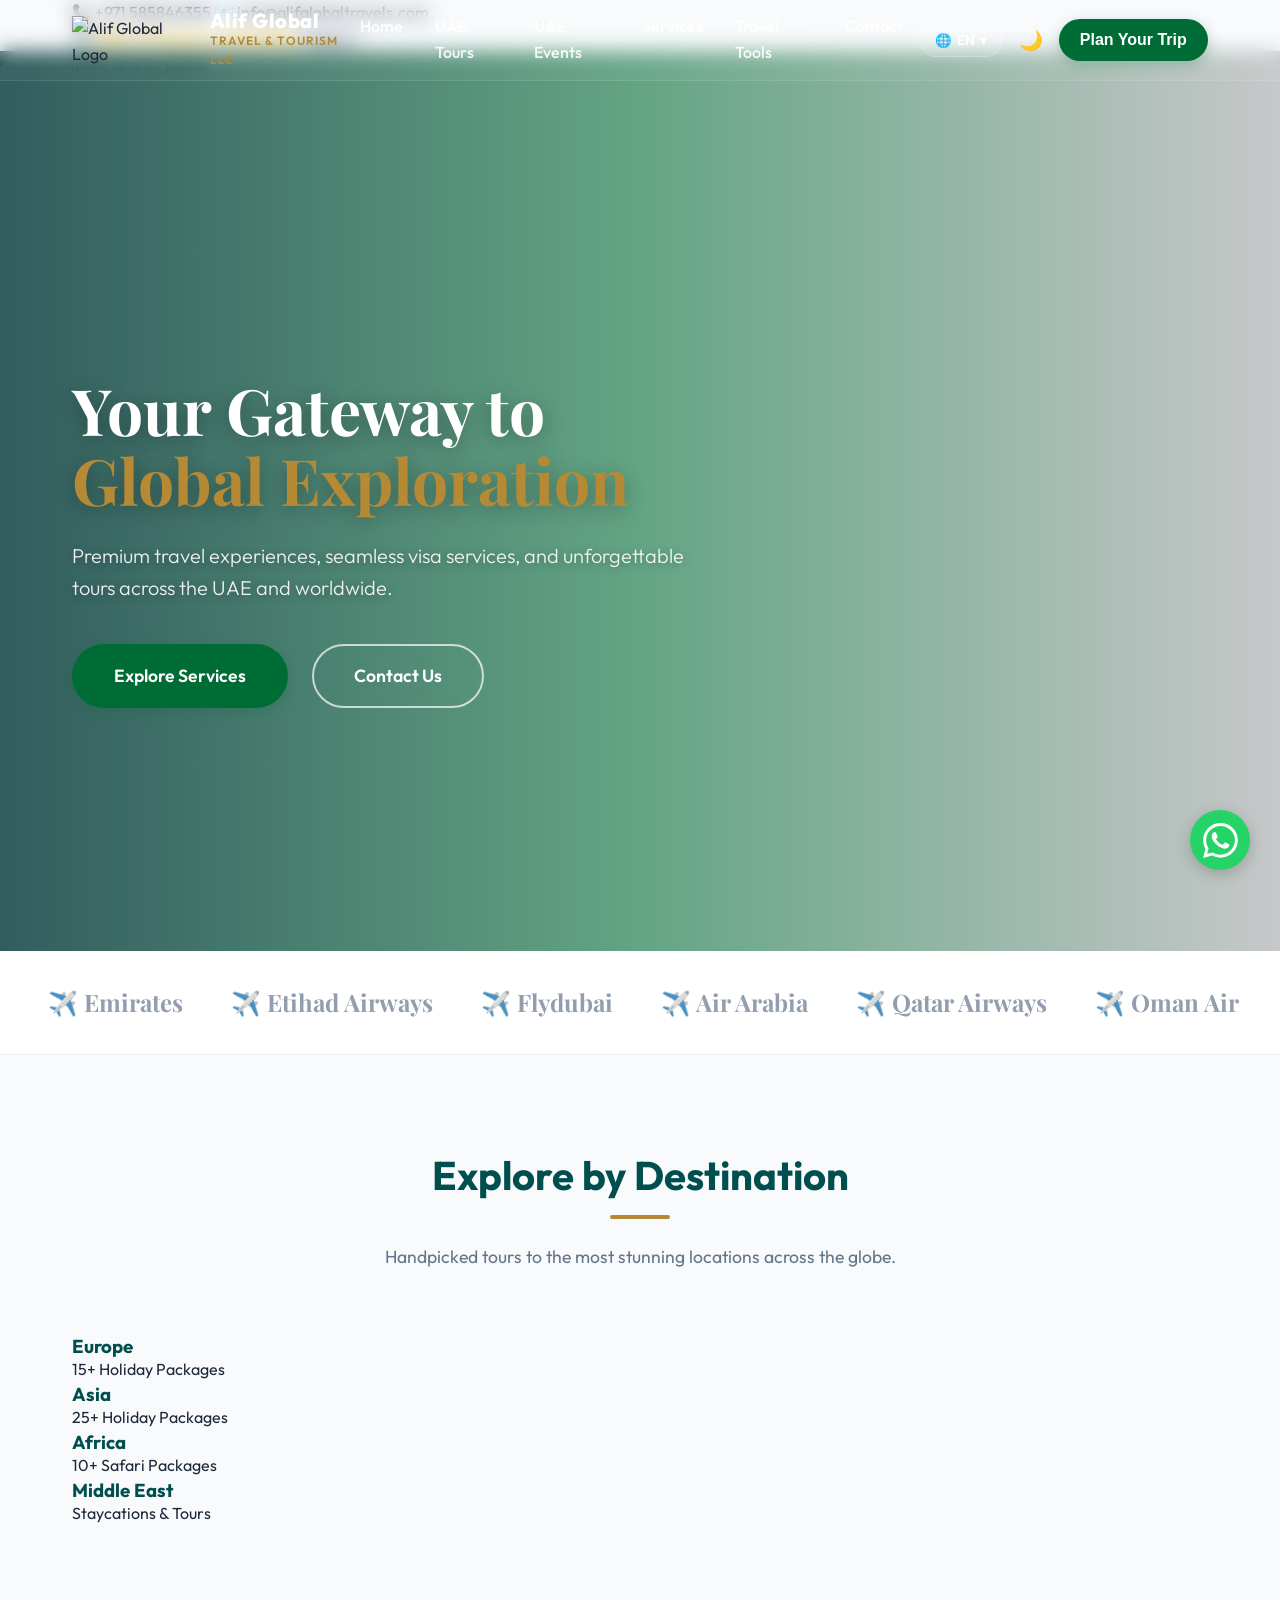
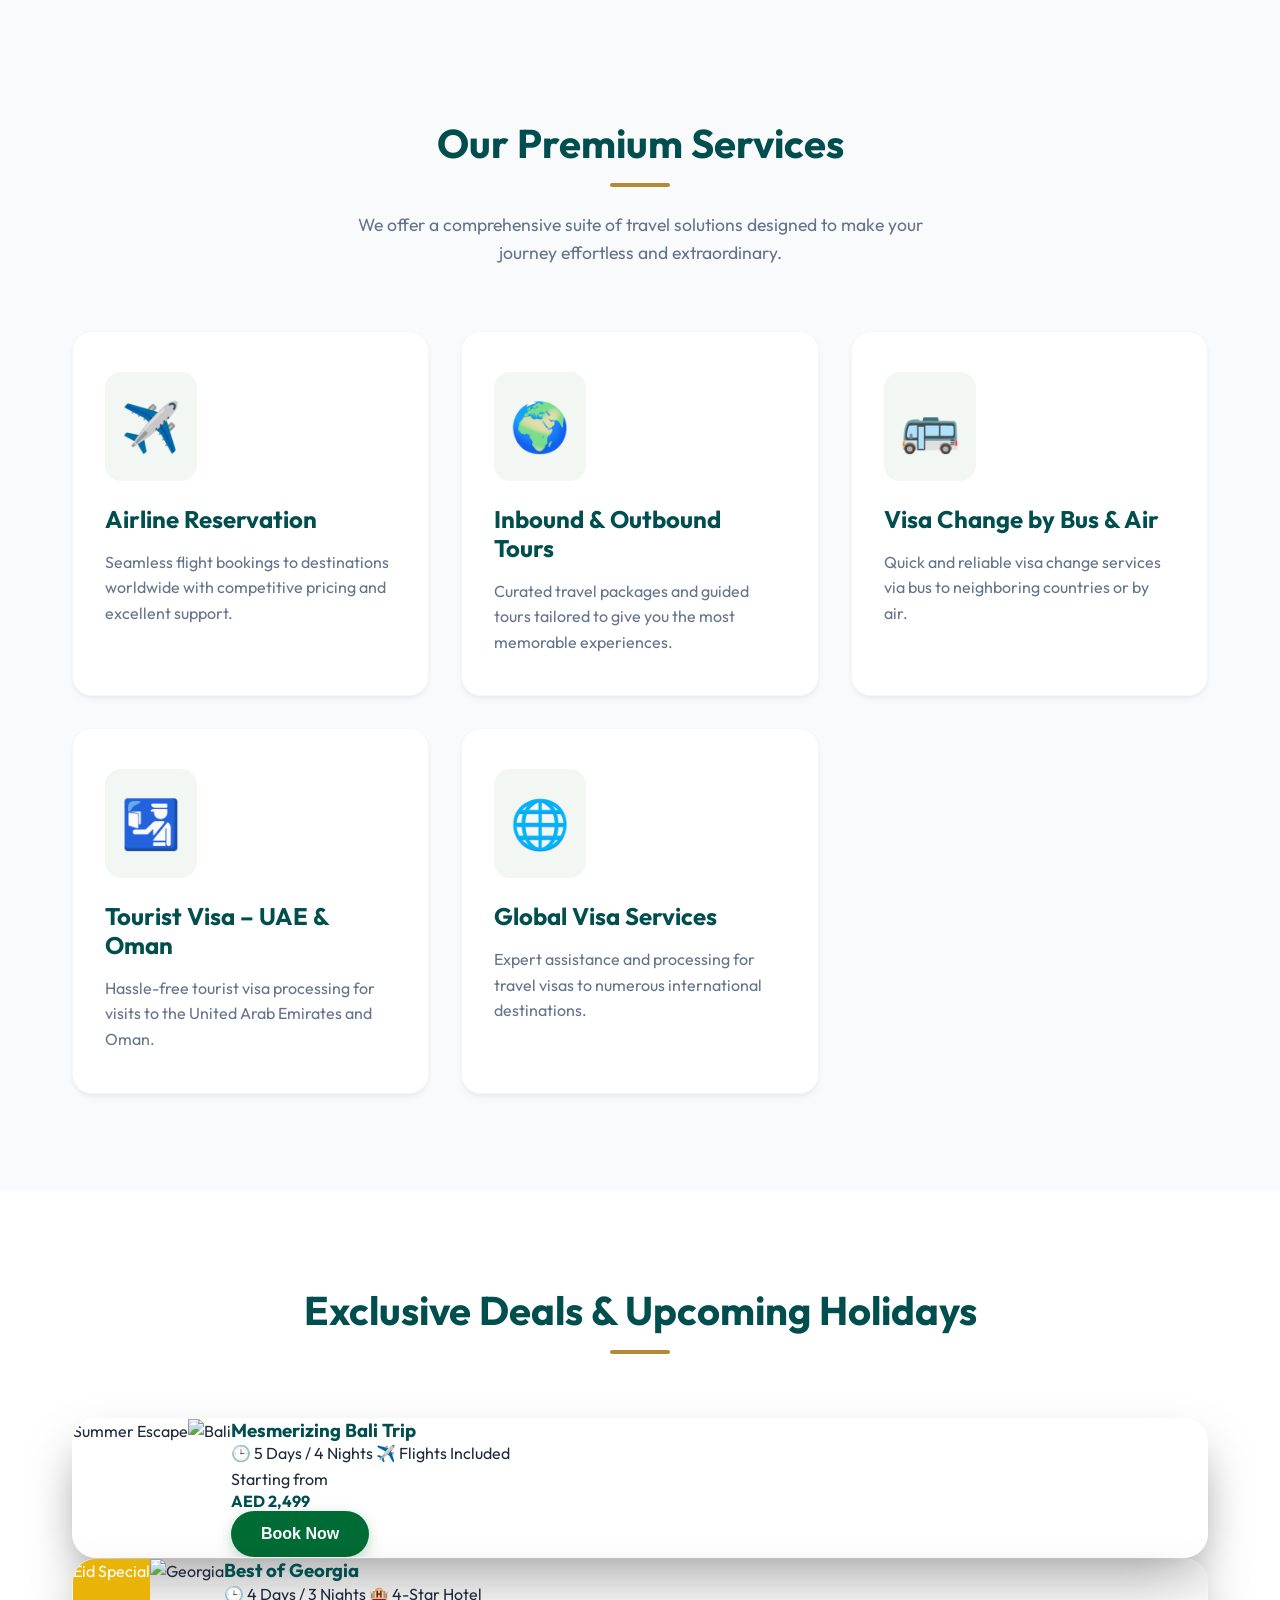
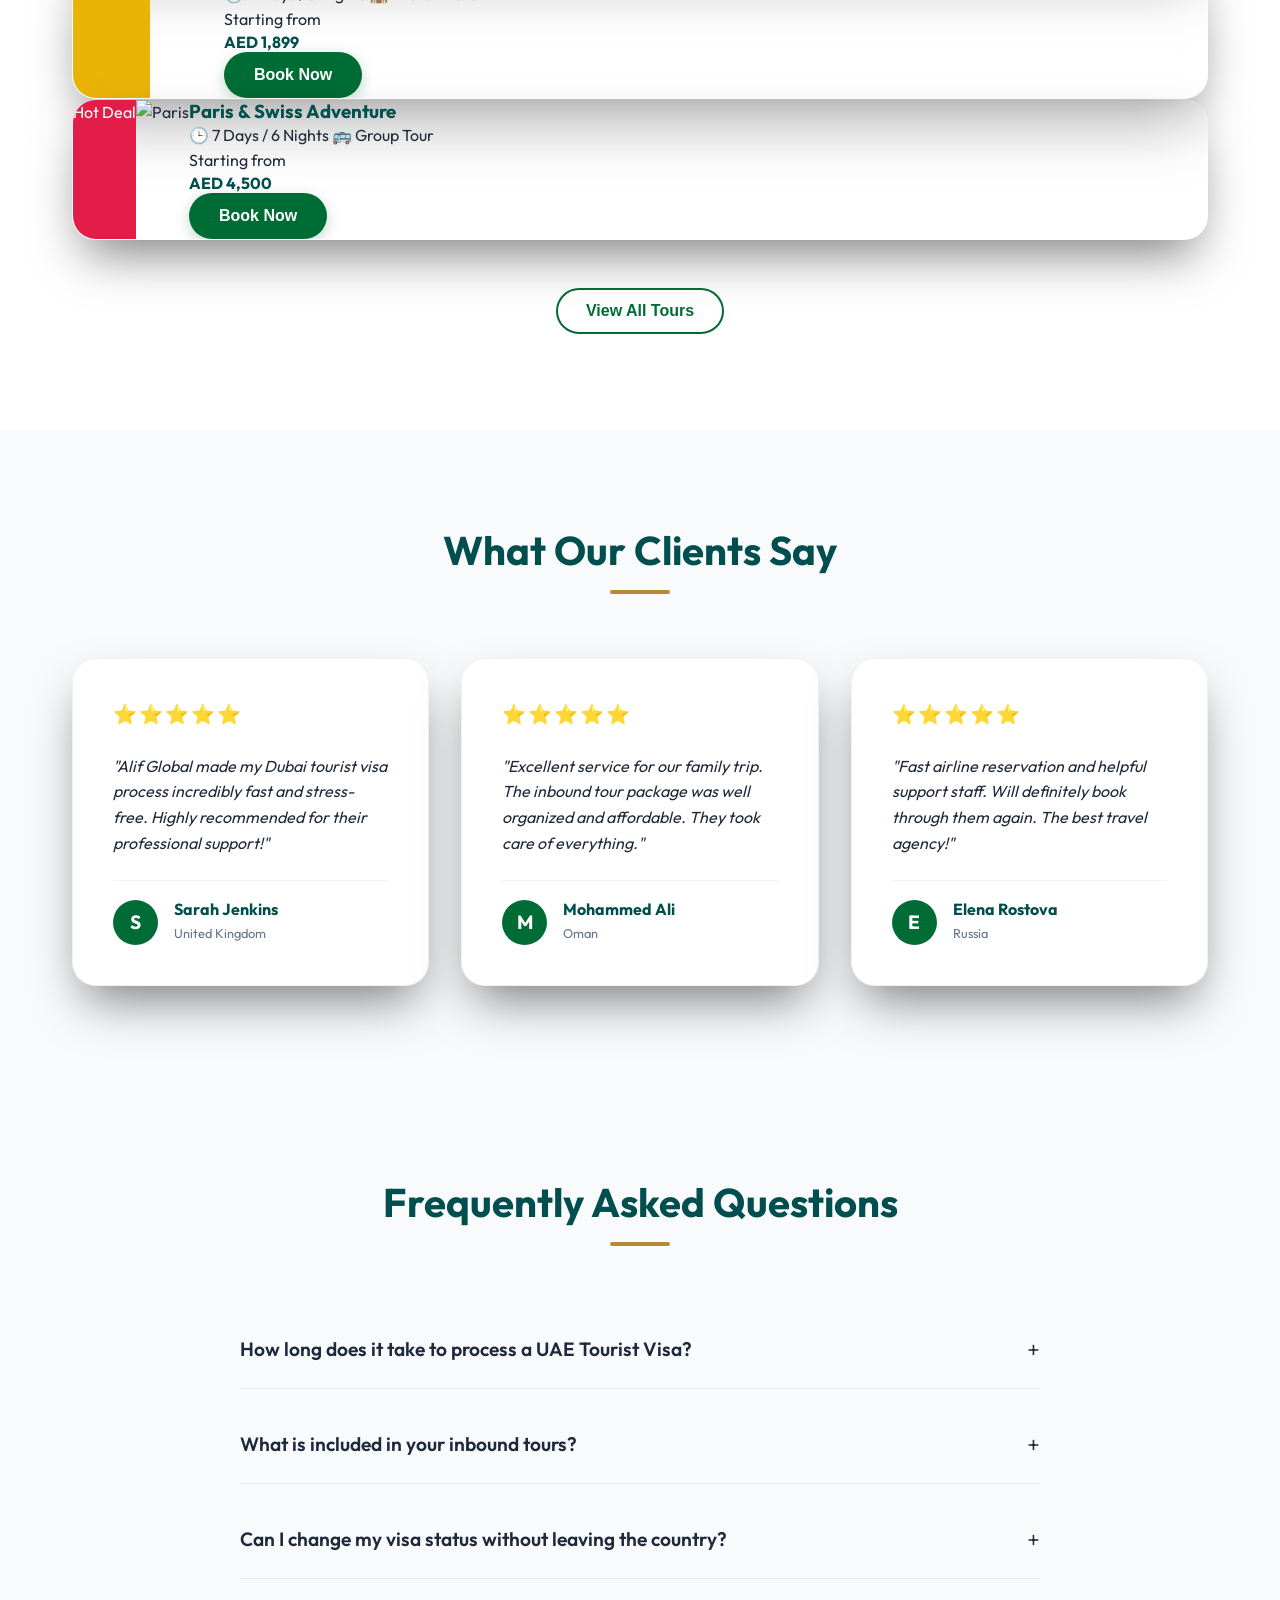
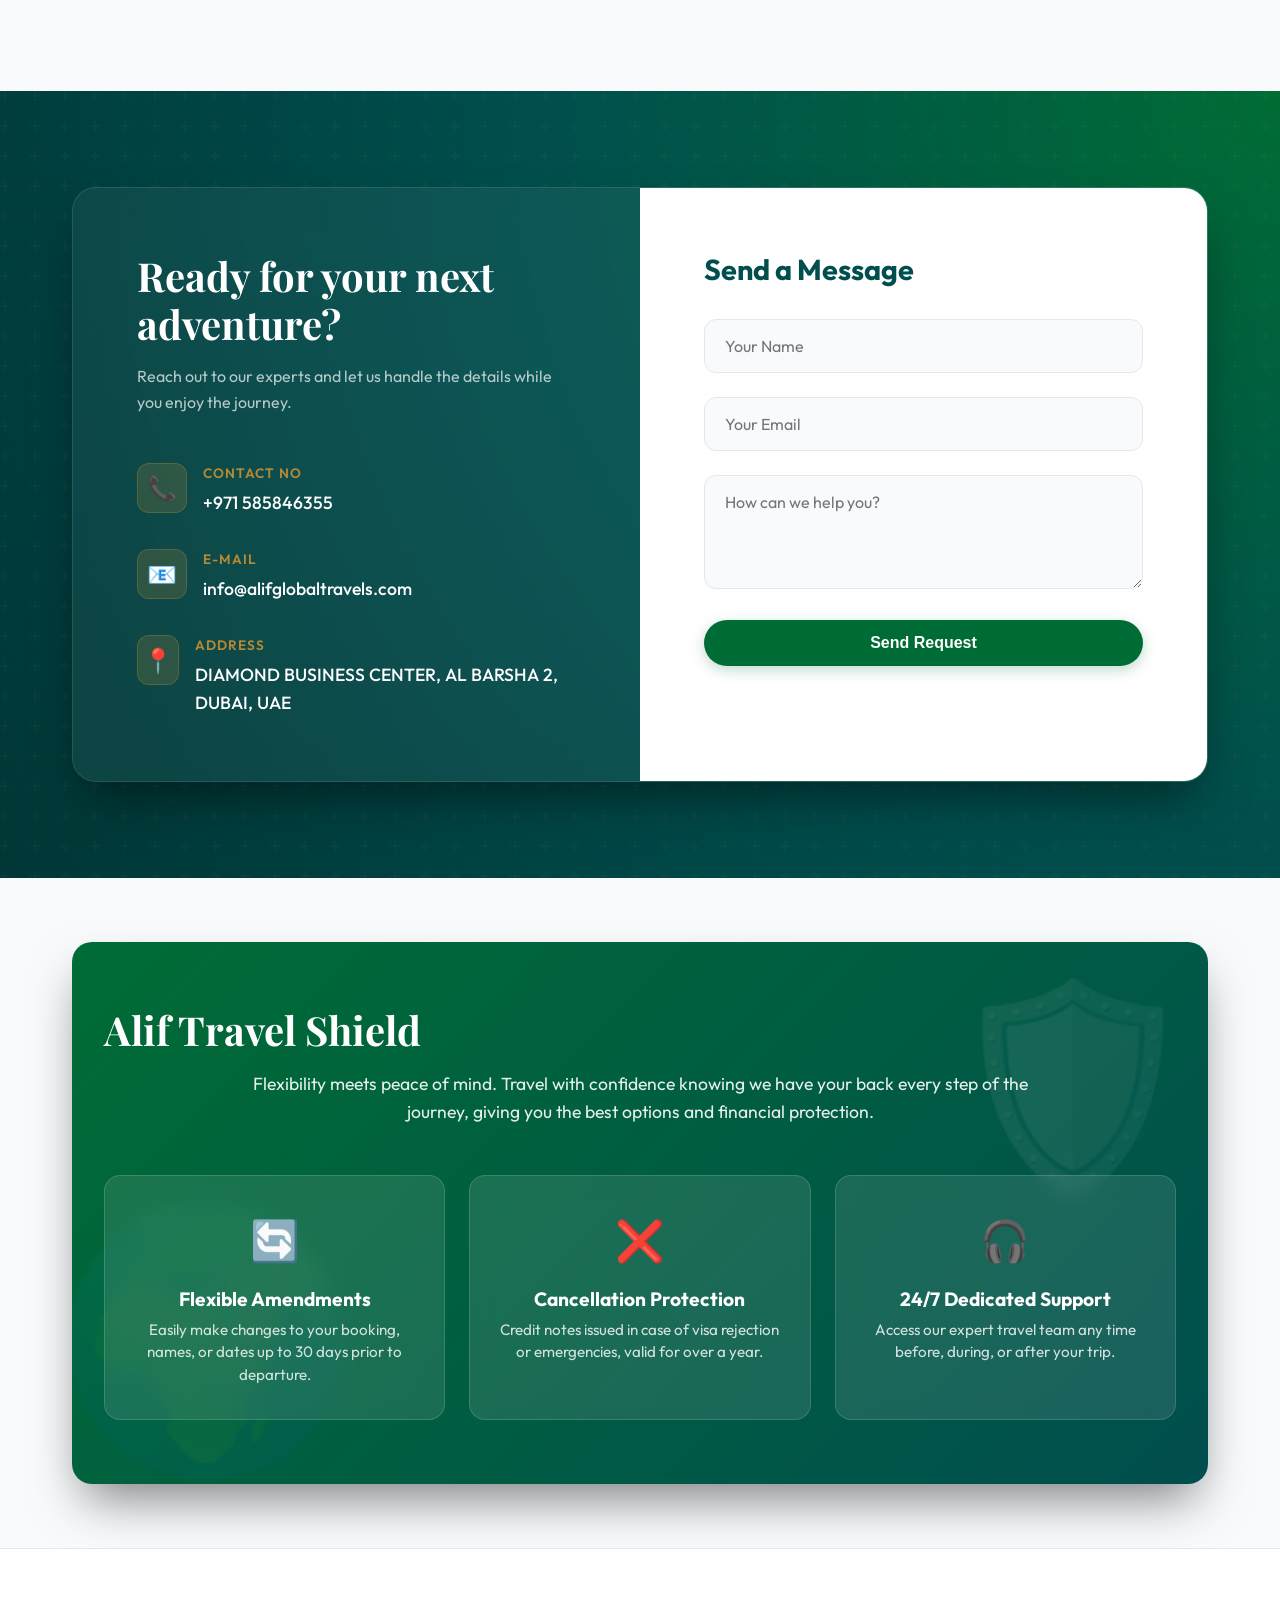
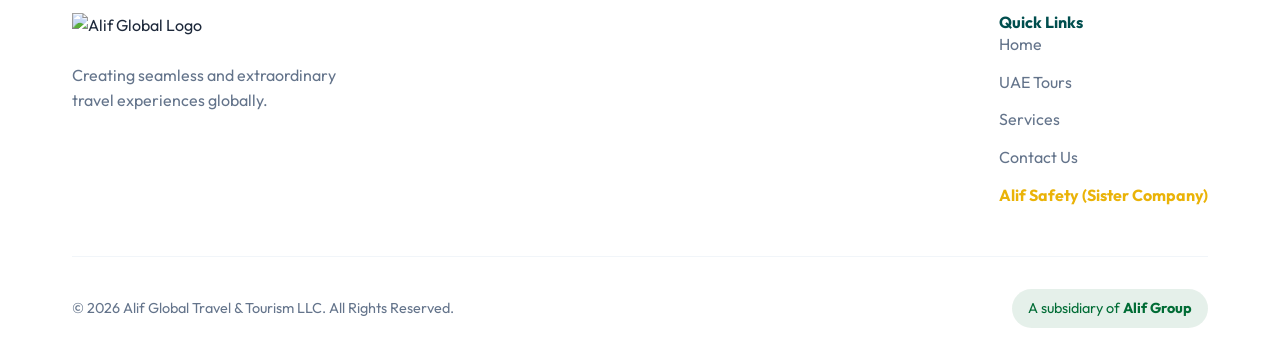
==== commit dd59ed25: "Fix file encoding causing gibberish text and rebuild components securely" ====
--- a/index.html
+++ b/index.html
@@ -1,4 +1,4 @@
-﻿<!DOCTYPE html>
+<!DOCTYPE html>
 <html lang="en">
 <head>
     <meta charset="UTF-8">
@@ -20,11 +20,11 @@
     <div class="top-bar" id="top-bar">
         <div class="container top-bar-container">
             <div class="top-bar-left">
-                <a href="tel:+971585846355"><span class="icon">ðŸ“ž</span> +971 585846355</a>
-                <a href="mailto:info@alifglobaltravels.com" class="hide-mobile"><span class="icon">ðŸ“§</span> info@alifglobaltravels.com</a>
+                <a href="tel:+971585846355"><span class="icon">📞</span> +971 585846355</a>
+                <a href="mailto:info@alifglobaltravels.com" class="hide-mobile"><span class="icon">📧</span> info@alifglobaltravels.com</a>
             </div>
             <div class="top-bar-right">
-                <a href="https://alifsafetyuae.com" target="_blank" class="top-bar-link hide-mobile" style="color: #eab308; font-weight: bold;"><span class="icon">ðŸ¢</span> Sister Company: Alif Safety</a>
+                <a href="https://alifsafetyuae.com" target="_blank" class="top-bar-link hide-mobile" style="color: #eab308; font-weight: bold;"><span class="icon">🏢</span> Sister Company: Alif Safety</a>
                 <a href="#contact" class="top-bar-link hide-mobile">Support</a>
             </div>
         </div>
@@ -53,17 +53,17 @@
             <div class="nav-actions" style="display: flex; align-items: center; gap: 1rem;">
                 <div class="custom-translate">
                     <button class="translate-btn" aria-label="Select Language">
-                        <span class="globe-icon">ðŸŒ</span> <span class="current-lang">EN</span> <span class="caret">â–¾</span>
+                        <span class="globe-icon">🌐</span> <span class="current-lang">EN</span> <span class="caret">▾</span>
                     </button>
                     <ul class="translate-dropdown">
                         <li data-lang="en">English</li>
-                        <li data-lang="ar">Ø§Ù„Ø¹Ø±Ø¨ÙŠØ© (Arabic)</li>
-                        <li data-lang="ru">Ð ÑƒÑÑÐºÐ¸Ð¹ (Russian)</li>
-                        <li data-lang="hi">à¤¹à¤¿à¤¨à¥à¤¦à¥€ (Hindi)</li>
-                        <li data-lang="zh-CN">ä¸­æ–‡ (Chinese)</li>
+                        <li data-lang="ar">العربية (Arabic)</li>
+                        <li data-lang="ru">Русский (Russian)</li>
+                        <li data-lang="hi">हिन्दी (Hindi)</li>
+                        <li data-lang="zh-CN">中文 (Chinese)</li>
                     </ul>
                 </div>
-                <button id="theme-toggle" class="theme-toggle" aria-label="Toggle Dark Mode" style="background: none; border: none; font-size: 1.2rem; cursor: pointer;">ðŸŒ™</button>
+                <button id="theme-toggle" class="theme-toggle" aria-label="Toggle Dark Mode" style="background: none; border: none; font-size: 1.2rem; cursor: pointer;">🌙</button>
                 <button id="open-modal-btn" class="btn btn-primary nav-cta" style="margin-left: 0; padding: 0.6rem 1.2rem; white-space: nowrap;">Plan Your Trip</button>
             </div>
             <!-- Hidden Google Translate Element -->
@@ -98,21 +98,21 @@
     <section class="partners-section">
         <div class="partners-marquee">
             <div class="marquee-content">
-                <span>âœˆï¸ Emirates</span>
-                <span>âœˆï¸ Etihad Airways</span>
-                <span>âœˆï¸ Flydubai</span>
-                <span>âœˆï¸ Air Arabia</span>
-                <span>âœˆï¸ Qatar Airways</span>
-                <span>âœˆï¸ Oman Air</span>
-                <span>âœˆï¸ Saudi Airlines</span>
+                <span>✈️ Emirates</span>
+                <span>✈️ Etihad Airways</span>
+                <span>✈️ Flydubai</span>
+                <span>✈️ Air Arabia</span>
+                <span>✈️ Qatar Airways</span>
+                <span>✈️ Oman Air</span>
+                <span>✈️ Saudi Airlines</span>
                 <!-- Duplicate for infinite effect -->
-                <span>âœˆï¸ Emirates</span>
-                <span>âœˆï¸ Etihad Airways</span>
-                <span>âœˆï¸ Flydubai</span>
-                <span>âœˆï¸ Air Arabia</span>
-                <span>âœˆï¸ Qatar Airways</span>
-                <span>âœˆï¸ Oman Air</span>
-                <span>âœˆï¸ Saudi Airlines</span>
+                <span>✈️ Emirates</span>
+                <span>✈️ Etihad Airways</span>
+                <span>✈️ Flydubai</span>
+                <span>✈️ Air Arabia</span>
+                <span>✈️ Qatar Airways</span>
+                <span>✈️ Oman Air</span>
+                <span>✈️ Saudi Airlines</span>
             </div>
         </div>
     </section>
@@ -170,31 +170,31 @@
             <div class="services-grid">
                 <!-- Service 1 -->
                 <div class="service-card">
-                    <div class="service-icon">âœˆï¸</div>
+                    <div class="service-icon">✈️</div>
                     <h3 class="service-title">Airline Reservation</h3>
                     <p class="service-text">Seamless flight bookings to destinations worldwide with competitive pricing and excellent support.</p>
                 </div>
                 <!-- Service 2 -->
                 <div class="service-card">
-                    <div class="service-icon">ðŸŒ</div>
+                    <div class="service-icon">🌍</div>
                     <h3 class="service-title">Inbound & Outbound Tours</h3>
                     <p class="service-text">Curated travel packages and guided tours tailored to give you the most memorable experiences.</p>
                 </div>
                 <!-- Service 3 -->
                 <div class="service-card">
-                    <div class="service-icon">ðŸšŒ</div>
+                    <div class="service-icon">🚌</div>
                     <h3 class="service-title">Visa Change by Bus & Air</h3>
                     <p class="service-text">Quick and reliable visa change services via bus to neighboring countries or by air.</p>
                 </div>
                 <!-- Service 4 -->
                 <div class="service-card">
-                    <div class="service-icon">ðŸ›‚</div>
-                    <h3 class="service-title">Tourist Visa â€“ UAE & Oman</h3>
+                    <div class="service-icon">🛂</div>
+                    <h3 class="service-title">Tourist Visa – UAE & Oman</h3>
                     <p class="service-text">Hassle-free tourist visa processing for visits to the United Arab Emirates and Oman.</p>
                 </div>
                 <!-- Service 5 -->
                 <div class="service-card">
-                    <div class="service-icon">ðŸŒ</div>
+                    <div class="service-icon">🌐</div>
                     <h3 class="service-title">Global Visa Services</h3>
                     <p class="service-text">Expert assistance and processing for travel visas to numerous international destinations.</p>
                 </div>
@@ -216,8 +216,8 @@
                     <div class="deal-info">
                         <h3>Mesmerizing Bali Trip</h3>
                         <div class="deal-meta">
-                            <span>ðŸ•’ 5 Days / 4 Nights</span>
-                            <span>âœˆï¸ Flights Included</span>
+                            <span>🕒 5 Days / 4 Nights</span>
+                            <span>✈️ Flights Included</span>
                         </div>
                         <div class="deal-price-row">
                             <div class="price">
@@ -234,8 +234,8 @@
                     <div class="deal-info">
                         <h3>Best of Georgia</h3>
                         <div class="deal-meta">
-                            <span>ðŸ•’ 4 Days / 3 Nights</span>
-                            <span>ðŸ¨ 4-Star Hotel</span>
+                            <span>🕒 4 Days / 3 Nights</span>
+                            <span>🏨 4-Star Hotel</span>
                         </div>
                         <div class="deal-price-row">
                             <div class="price">
@@ -252,8 +252,8 @@
                     <div class="deal-info">
                         <h3>Paris & Swiss Adventure</h3>
                         <div class="deal-meta">
-                            <span>ðŸ•’ 7 Days / 6 Nights</span>
-                            <span>ðŸšŒ Group Tour</span>
+                            <span>🕒 7 Days / 6 Nights</span>
+                            <span>🚌 Group Tour</span>
                         </div>
                         <div class="deal-price-row">
                             <div class="price">
@@ -270,8 +270,8 @@
                     <div class="deal-info">
                         <h3>Scenic Switzerland</h3>
                         <div class="deal-meta">
-                            <span>ðŸ•’ 6 Days / 5 Nights</span>
-                            <span>ðŸ”ï¸ Alps Tour Included</span>
+                            <span>🕒 6 Days / 5 Nights</span>
+                            <span>🏔️ Alps Tour Included</span>
                         </div>
                         <div class="deal-price-row">
                             <div class="price">
@@ -288,8 +288,8 @@
                     <div class="deal-info">
                         <h3>Premium Dubai Safari</h3>
                         <div class="deal-meta">
-                            <span>ðŸ•’ 1 Day Tour</span>
-                            <span>ðŸš™ 4x4 Dune Bashing</span>
+                            <span>🕒 1 Day Tour</span>
+                            <span>🚙 4x4 Dune Bashing</span>
                         </div>
                         <div class="deal-price-row">
                             <div class="price">
@@ -306,8 +306,8 @@
                     <div class="deal-info">
                         <h3>Maldives Paradise</h3>
                         <div class="deal-meta">
-                            <span>ðŸ•’ 4 Days / 3 Nights</span>
-                            <span>ðŸ–ï¸ Beach Villa</span>
+                            <span>🕒 4 Days / 3 Nights</span>
+                            <span>🏖️ Beach Villa</span>
                         </div>
                         <div class="deal-price-row">
                             <div class="price">
@@ -336,7 +336,7 @@
             </div>
             <div class="testimonials-grid">
                 <div class="testimonial-card glass-panel">
-                    <div class="stars">â­â­â­â­â­</div>
+                    <div class="stars">⭐⭐⭐⭐⭐</div>
                     <p class="review-text">"Alif Global made my Dubai tourist visa process incredibly fast and stress-free. Highly recommended for their professional support!"</p>
                     <div class="reviewer">
                         <div class="reviewer-avatar">S</div>
@@ -347,7 +347,7 @@
                     </div>
                 </div>
                 <div class="testimonial-card glass-panel">
-                    <div class="stars">â­â­â­â­â­</div>
+                    <div class="stars">⭐⭐⭐⭐⭐</div>
                     <p class="review-text">"Excellent service for our family trip. The inbound tour package was well organized and affordable. They took care of everything."</p>
                     <div class="reviewer">
                         <div class="reviewer-avatar">M</div>
@@ -358,7 +358,7 @@
                     </div>
                 </div>
                 <div class="testimonial-card glass-panel">
-                    <div class="stars">â­â­â­â­â­</div>
+                    <div class="stars">⭐⭐⭐⭐⭐</div>
                     <p class="review-text">"Fast airline reservation and helpful support staff. Will definitely book through them again. The best travel agency!"</p>
                     <div class="reviewer">
                         <div class="reviewer-avatar">E</div>
@@ -406,21 +406,21 @@
                     
                     <div class="contact-details">
                         <div class="contact-item">
-                            <span class="icon">ðŸ“ž</span>
+                            <span class="icon">📞</span>
                             <div>
                                 <span class="label">Contact No</span>
                                 <a href="tel:+971585846355" class="value">+971 585846355</a>
                             </div>
                         </div>
                         <div class="contact-item">
-                            <span class="icon">ðŸ“§</span>
+                            <span class="icon">📧</span>
                             <div>
                                 <span class="label">E-Mail</span>
                                 <a href="mailto:info@alifglobaltravels.com" class="value">info@alifglobaltravels.com</a>
                             </div>
                         </div>
                         <div class="contact-item">
-                            <span class="icon">ðŸ“</span>
+                            <span class="icon">📍</span>
                             <div>
                                 <span class="label">Address</span>
                                 <span class="value">DIAMOND BUSINESS CENTER, AL BARSHA 2, DUBAI, UAE</span>
@@ -452,25 +452,25 @@
         <div class="container">
             <div class="confidence-content glass-panel" style="background: linear-gradient(135deg, var(--color-primary) 0%, var(--color-secondary) 100%); color: white; padding: 4rem 2rem; border-radius: 20px; text-align: center; position: relative; overflow: hidden; border: none;">
                 <!-- Decorative background elements -->
-                <div style="position: absolute; top: -20px; right: 10px; opacity: 0.1; font-size: 200px;">ðŸ›¡ï¸</div>
-                <div style="position: absolute; bottom: -50px; left: -20px; opacity: 0.05; font-size: 250px;">ðŸŒ</div>
+                <div style="position: absolute; top: -20px; right: 10px; opacity: 0.1; font-size: 200px;">🛡️</div>
+                <div style="position: absolute; bottom: -50px; left: -20px; opacity: 0.05; font-size: 250px;">🌍</div>
                 
                 <h2 style="font-family: var(--font-heading); font-size: 2.5rem; margin-bottom: 1rem; position: relative; z-index: 2; color: #fff;">Alif Travel Shield</h2>
                 <p style="font-size: 1.1rem; max-width: 800px; margin: 0 auto 3rem; opacity: 0.9; position: relative; z-index: 2; line-height: 1.6;">Flexibility meets peace of mind. Travel with confidence knowing we have your back every step of the journey, giving you the best options and financial protection.</p>
                 
                 <div class="confidence-features" style="display: flex; justify-content: center; gap: 1.5rem; flex-wrap: wrap; position: relative; z-index: 2;">
                     <div class="conf-item" style="flex: 1; min-width: 250px; background: rgba(255,255,255,0.1); padding: 2rem 1.5rem; border-radius: 16px; backdrop-filter: blur(10px); -webkit-backdrop-filter: blur(10px); border: 1px solid rgba(255,255,255,0.15); transition: transform 0.3s ease;">
-                        <div style="font-size: 2.5rem; margin-bottom: 1rem;">ðŸ”„</div>
+                        <div style="font-size: 2.5rem; margin-bottom: 1rem;">🔄</div>
                         <h4 style="margin-bottom: 0.5rem; color: white; font-size: 1.2rem;">Flexible Amendments</h4>
                         <p style="font-size: 0.95rem; opacity: 0.8; line-height: 1.5;">Easily make changes to your booking, names, or dates up to 30 days prior to departure.</p>
                     </div>
                     <div class="conf-item" style="flex: 1; min-width: 250px; background: rgba(255,255,255,0.1); padding: 2rem 1.5rem; border-radius: 16px; backdrop-filter: blur(10px); -webkit-backdrop-filter: blur(10px); border: 1px solid rgba(255,255,255,0.15); transition: transform 0.3s ease;">
-                        <div style="font-size: 2.5rem; margin-bottom: 1rem;">âŒ</div>
+                        <div style="font-size: 2.5rem; margin-bottom: 1rem;">❌</div>
                         <h4 style="margin-bottom: 0.5rem; color: white; font-size: 1.2rem;">Cancellation Protection</h4>
                         <p style="font-size: 0.95rem; opacity: 0.8; line-height: 1.5;">Credit notes issued in case of visa rejection or emergencies, valid for over a year.</p>
                     </div>
                     <div class="conf-item" style="flex: 1; min-width: 250px; background: rgba(255,255,255,0.1); padding: 2rem 1.5rem; border-radius: 16px; backdrop-filter: blur(10px); -webkit-backdrop-filter: blur(10px); border: 1px solid rgba(255,255,255,0.15); transition: transform 0.3s ease;">
-                        <div style="font-size: 2.5rem; margin-bottom: 1rem;">ðŸŽ§</div>
+                        <div style="font-size: 2.5rem; margin-bottom: 1rem;">🎧</div>
                         <h4 style="margin-bottom: 0.5rem; color: white; font-size: 1.2rem;">24/7 Dedicated Support</h4>
                         <p style="font-size: 0.95rem; opacity: 0.8; line-height: 1.5;">Access our expert travel team any time before, during, or after your trip.</p>
                     </div>
@@ -583,6 +583,3 @@
     <script src="script.js?v=3.2"></script>
 </body>
 </html>
-
-
-
